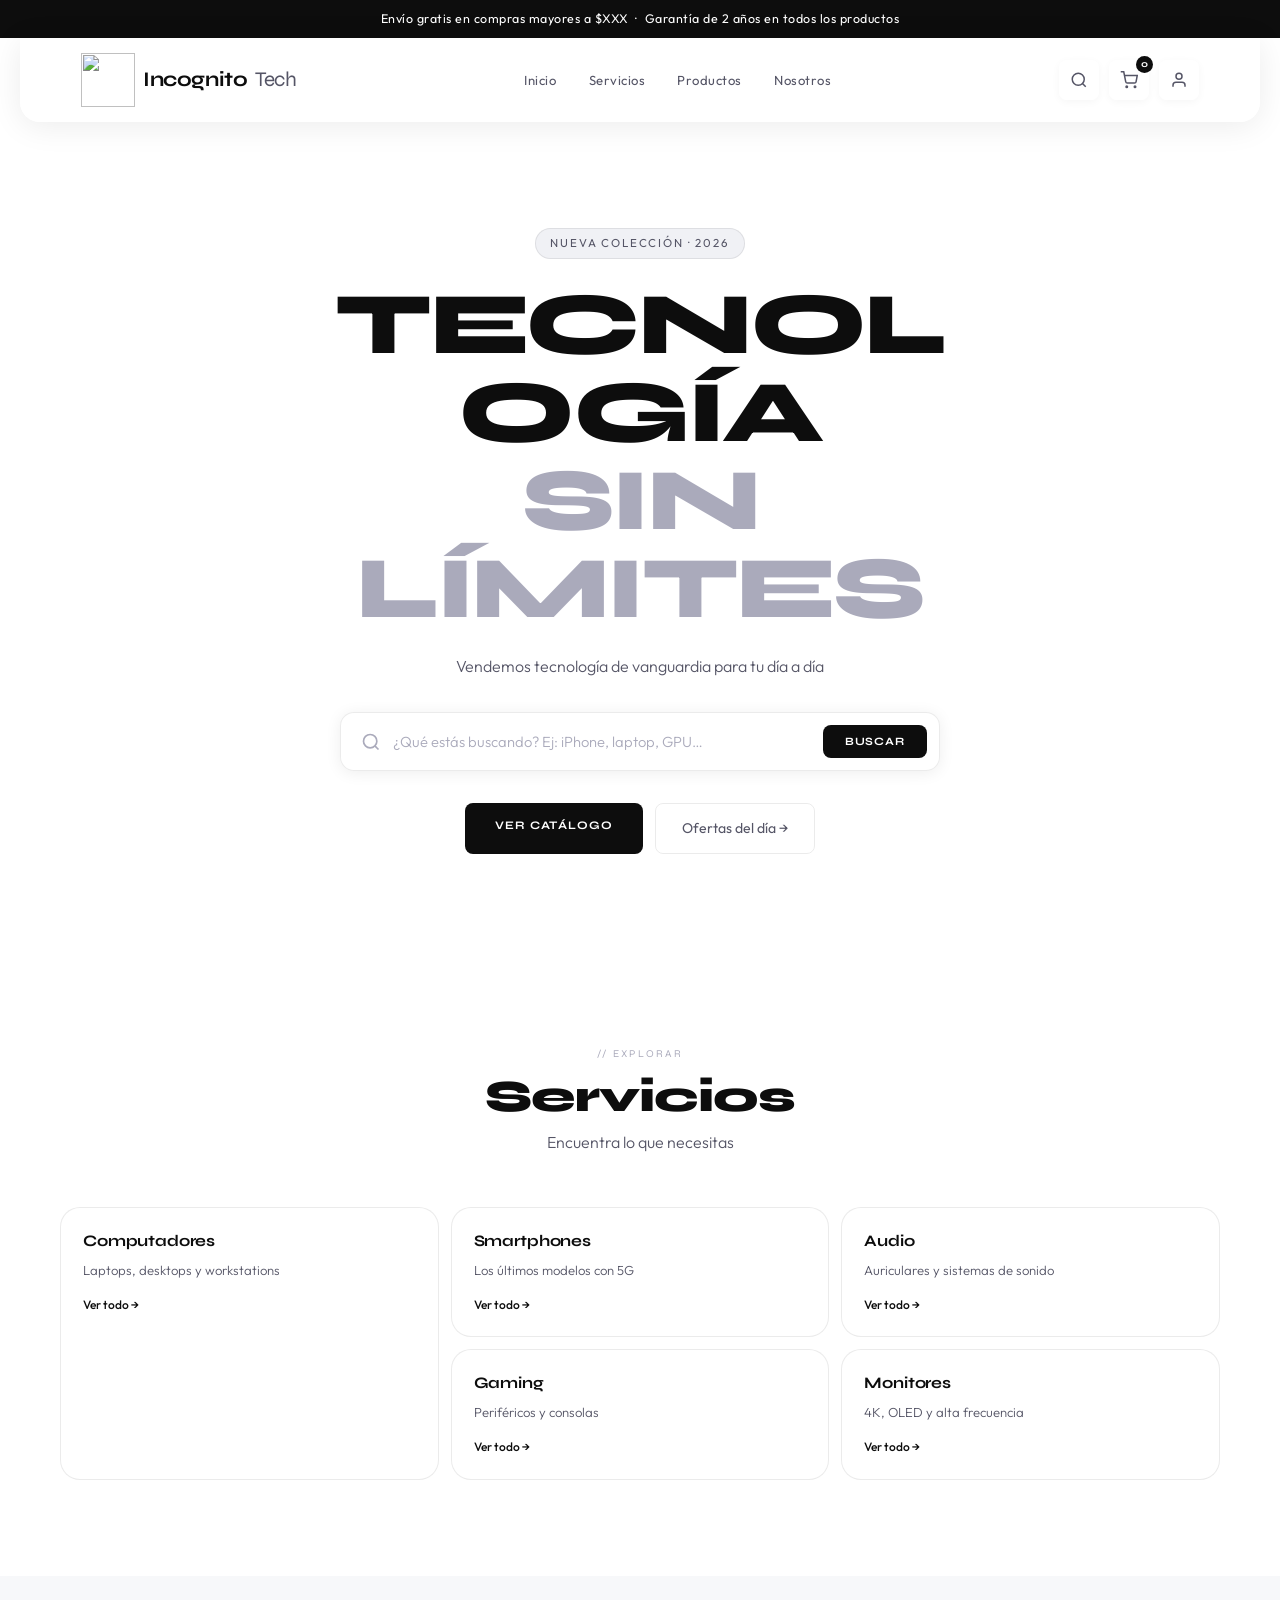
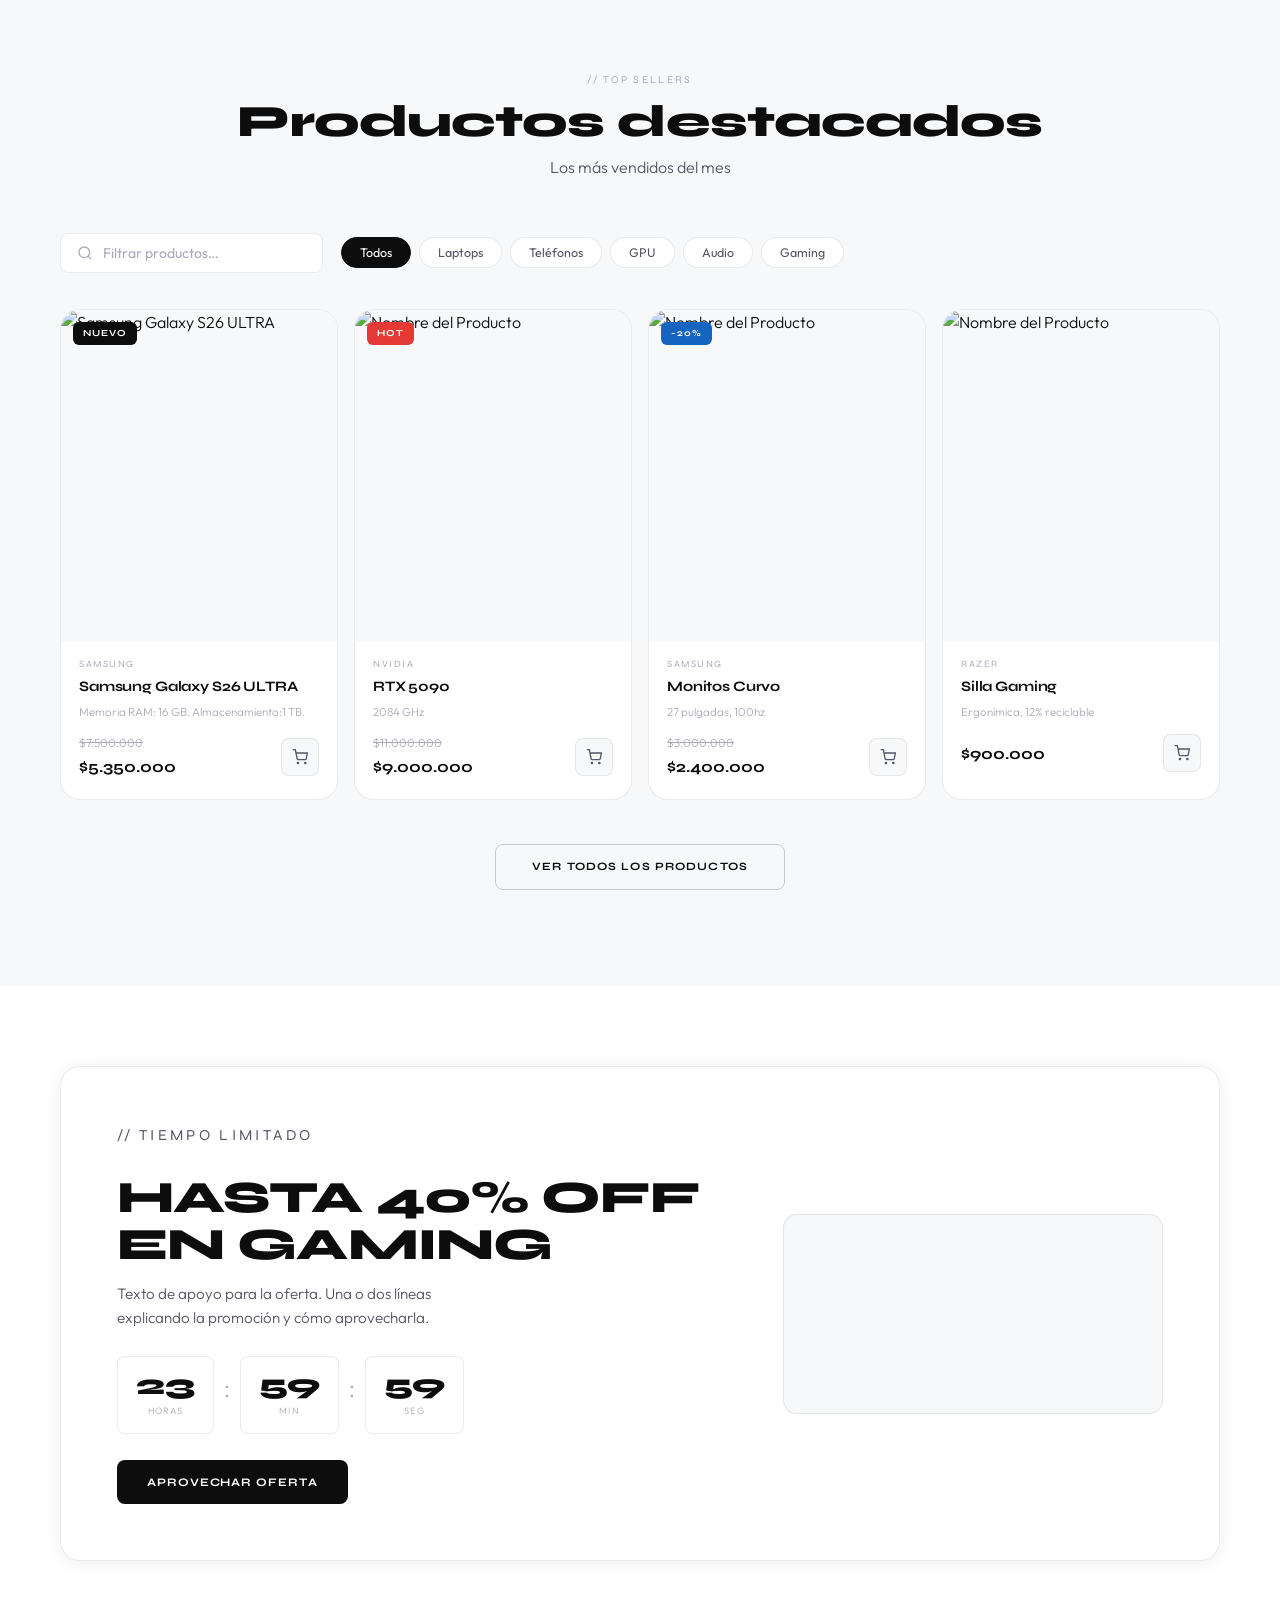
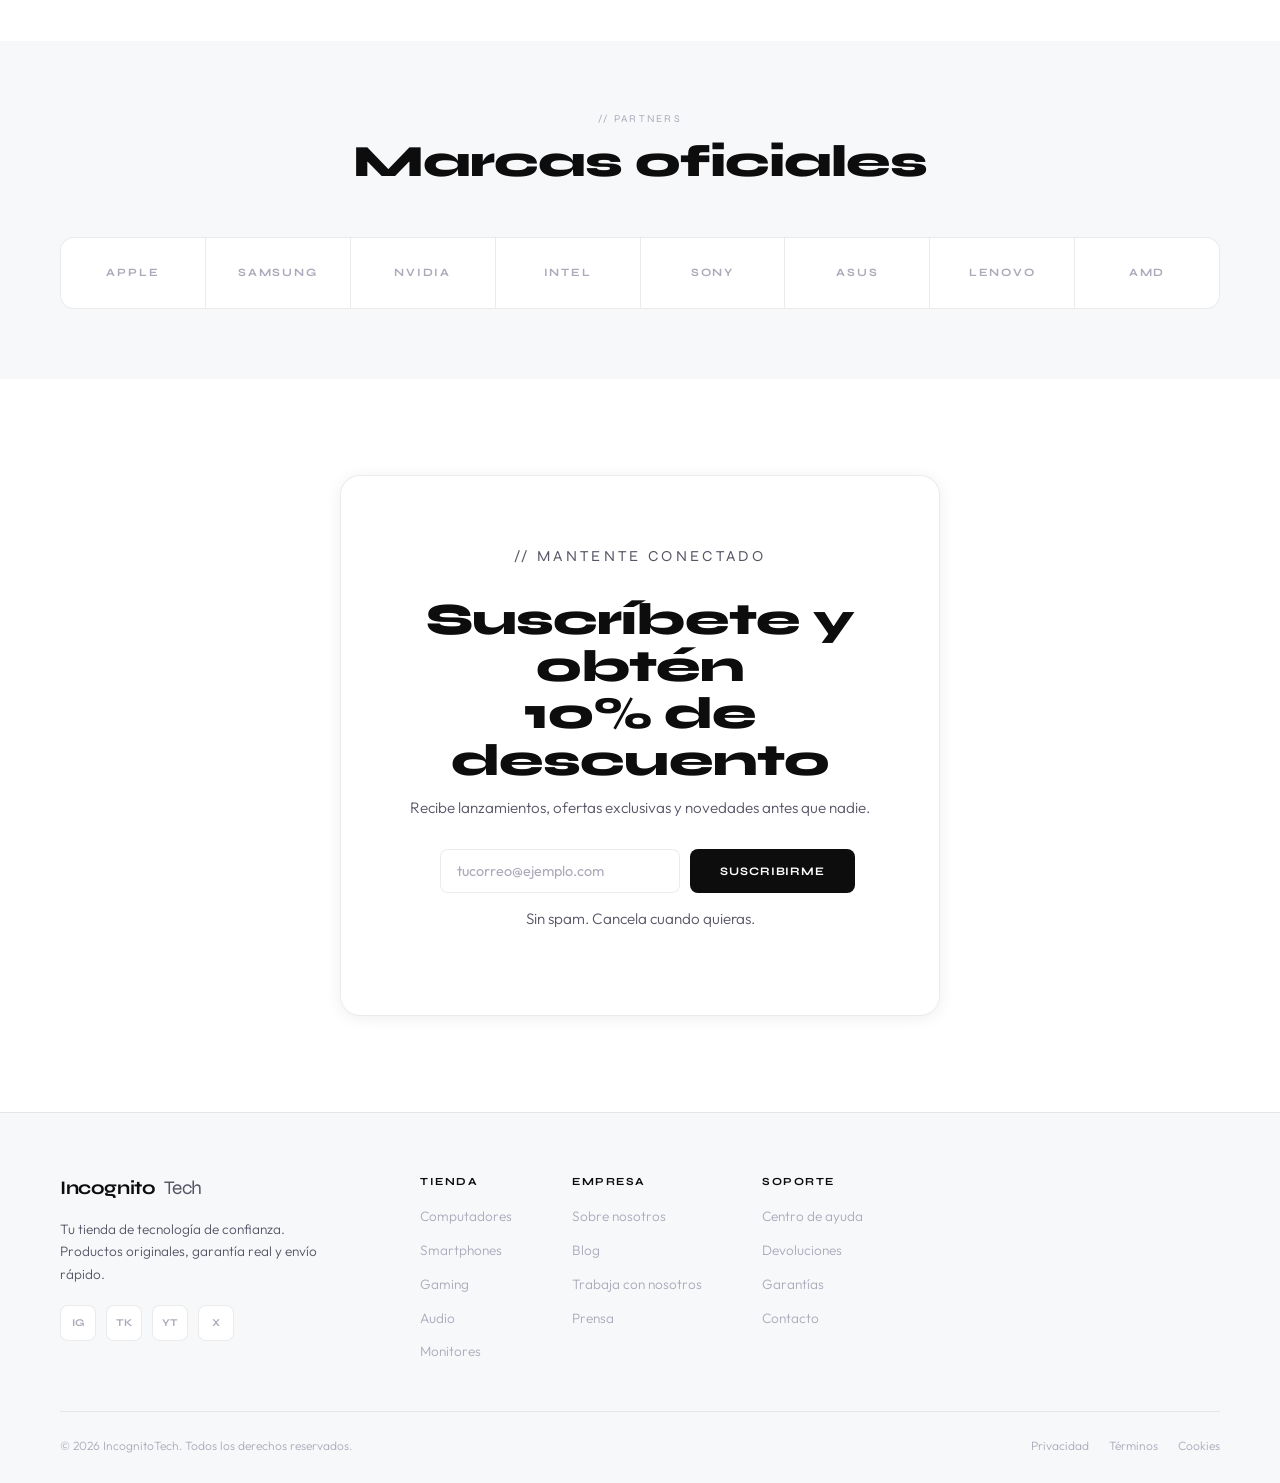
==== index.html @ 88afda0e "Update index.html" ====
<!DOCTYPE html>
<html lang="es">
<head>
  <meta charset="UTF-8" />
  <meta name="viewport" content="width=device-width, initial-scale=1.0"/>
  <title>IncognitoTech</title>
  <link rel="preconnect" href="https://fonts.googleapis.com">
  <link rel="preconnect" href="https://fonts.gstatic.com" crossorigin>
  <link href="https://fonts.googleapis.com/css2?family=Syne:wght@400;500;600;700;800&family=Outfit:wght@300;400;500&display=swap" rel="stylesheet">
  <link rel="stylesheet" href="styles.css" />
</head>
<body>

  <!-- ═══════════════════════════════════════
       BARRA SUPERIOR — Anuncio / Promoción
  ════════════════════════════════════════ -->
  <div class="topbar">
    <span> Envío gratis en compras mayores a $XXX &nbsp;·&nbsp; Garantía de 2 años en todos los productos</span>
  </div>

  <!-- ═══════════════════════════════════════
       NAVBAR
  ════════════════════════════════════════ -->
  <nav class="navbar" id="navbar">
    <div class="nav-logo">
      <img src="https://res.cloudinary.com/dsbuubv6e/image/upload/v1781792299/incognitotech-logo_llvul4.png" alt="" class="nav-logo-img"> <!-- para el logo-->
      Incognito<span>Tech</span>
    </div>

    <ul class="nav-links">
      <li><a href="#hero">Inicio</a></li>
      <li><a href="servicios.html">Servicios</a></li>
      <li><a href="productos.html">Productos</a></li>
      <li><a href="sobre_nosotros.html">Nosotros</a></li>
    </ul>

    <div class="nav-actions">
      <!-- Barra de búsqueda compacta en navbar -->
      <div class="nav-search" id="navSearchWrap">
        <button class="search-toggle" id="searchToggle" aria-label="Buscar">
          <svg width="18" height="18" fill="none" stroke="currentColor" stroke-width="2" viewBox="0 0 24 24">
            <circle cx="11" cy="11" r="8"/><path d="m21 21-4.35-4.35"/>
          </svg>
        </button>
        <div class="nav-search-expand" id="navSearchExpand">
          <input type="text" id="navSearchInput" placeholder="Buscar productos…" autocomplete="off"/>
          <div class="nav-search-results" id="navSearchResults"></div>
        </div>
      </div>

      <!-- Carrito -->
      <button class="nav-icon-btn" aria-label="Carrito">
        <svg width="18" height="18" fill="none" stroke="currentColor" stroke-width="2" viewBox="0 0 24 24">
          <circle cx="9" cy="21" r="1"/><circle cx="20" cy="21" r="1"/>
          <path d="M1 1h4l2.68 13.39a2 2 0 0 0 2 1.61h9.72a2 2 0 0 0 2-1.61L23 6H6"/>
        </svg>
        <span class="cart-badge">0</span>
      </button>

      <!-- Usuario -->
      <button class="nav-icon-btn" aria-label="Mi cuenta">
        <svg width="18" height="18" fill="none" stroke="currentColor" stroke-width="2" viewBox="0 0 24 24">
          <path d="M20 21v-2a4 4 0 0 0-4-4H8a4 4 0 0 0-4 4v2"/>
          <circle cx="12" cy="7" r="4"/>
        </svg>
      </button>

      <!-- Hamburger mobile -->
      <button class="hamburger" id="hamburger" aria-label="Menú">
        <span></span><span></span><span></span>
      </button>
    </div>
  </nav>

  <!-- Mobile Menu -->
  <div class="mobile-menu" id="mobileMenu">
    <ul>
      <li><a href="#hero">Inicio</a></li>
      <li><a href="/servicios.html">Servicios</a></li>
      <li><a href="/productos.html">Productos</a></li>
      <li><a href="#ofertas">Ofertas</a></li>
      <li><a href="#contacto">Contacto</a></li>
    </ul>
  </div>

  <!-- HERO — Sección principal -->
  <section class="hero" id="hero">

    <div class="hero-content">
      <p class="hero-tag">Nueva colección · 2026</p>

      <h1 class="hero-title">
        TECNOLOGÍA<br/>
        <em>SIN LÍMITES</em>
      </h1>

      <p class="hero-subtitle"> Vendemos tecnología de vanguardia para tu día a día</p>

      <!-- Barra de búsqueda HERO — visible y prominente -->
      <div class="hero-search-wrap">
        <div class="hero-search-bar">
          <svg width="20" height="20" fill="none" stroke="currentColor" stroke-width="2" viewBox="0 0 24 24">
            <circle cx="11" cy="11" r="8"/><path d="m21 21-4.35-4.35"/>
          </svg>
          <input type="text" id="heroSearchInput" placeholder="¿Qué estás buscando? Ej: iPhone, laptop, GPU…" autocomplete="off"/>
          <button class="hero-search-btn">Buscar</button>
        </div>
      </div>

      <!-- CTA buttons -->
      <div class="hero-cta">
        <a href="/productos.html" class="btn-primary">Ver catálogo</a>
        <a href="#ofertas" class="btn-ghost">Ofertas del día →</a>
      </div>
    </div>


  </section>

  <!-- Servicios -->
  <section class="section categorias" id="categorias">
    <div class="section-header">
      <p class="section-tag">// Explorar</p>
      <h2 class="section-title">Servicios</h2>
      <p class="section-sub">Encuentra lo que necesitas</p>
    </div>

    <div class="cat-grid">

      <!-- ── CATEGORÍA 1 (grande) ── -->
      <article class="cat-card cat-lg reveal">
        <div class="cat-body">
          <h3>Computadores</h3>
          <p>Laptops, desktops y workstations</p>
          <span class="cat-link">Ver todo →</span>
        </div>
      </article>

      <!-- ── CATEGORÍA 2 ── -->
      <article class="cat-card reveal">
        <div class="cat-body">
          <h3>Smartphones</h3>
          <p>Los últimos modelos con 5G</p>
          <span class="cat-link">Ver todo →</span>
        </div>
      </article>

      <!-- ── CATEGORÍA 3 ── -->
      <article class="cat-card reveal">
        <div class="cat-body">
          <h3>Audio</h3>
          <p>Auriculares y sistemas de sonido</p>
          <span class="cat-link">Ver todo →</span>
        </div>
      </article>

      <!-- ── CATEGORÍA 4 ── -->
      <article class="cat-card reveal">
        <div class="cat-body">
          <h3>Gaming</h3>
          <p>Periféricos y consolas</p>
          <span class="cat-link">Ver todo →</span>
        </div>
      </article>

      <!-- ── CATEGORÍA 5 ── -->
      <article class="cat-card reveal">
        <div class="cat-body">
          <h3>Monitores</h3>
          <p>4K, OLED y alta frecuencia</p>
          <span class="cat-link">Ver todo →</span>
        </div>
      </article>

    </div>
  </section>

  <!-- PRODUCTOS DESTACADOS-->
  <section class="section productos" id="productos">
    <div class="section-header">
      <p class="section-tag">// Top sellers</p>
      <h2 class="section-title">Productos destacados</h2>
      <p class="section-sub">Los más vendidos del mes</p>
    </div>

    <!-- Filtros de productos -->
    <div class="prod-filters">
      <div class="prod-search">
        <svg width="16" height="16" fill="none" stroke="currentColor" stroke-width="2" viewBox="0 0 24 24">
          <circle cx="11" cy="11" r="8"/><path d="m21 21-4.35-4.35"/>
        </svg>
        <input type="text" id="prodFilterInput" placeholder="Filtrar productos…"/>
      </div>
      <div class="filter-chips">
        <button class="chip active" data-cat="all">Todos</button>
        <button class="chip" data-cat="laptop">Laptops</button>
        <button class="chip" data-cat="phone">Teléfonos</button>
        <button class="chip" data-cat="gpu">GPU</button>
        <button class="chip" data-cat="audio">Audio</button>
        <button class="chip" data-cat="gaming">Gaming</button>
      </div>
    </div>

    <div class="prod-grid" id="prodGrid">

      <!-- ══ PRODUCTO 1  -->
      <article class="prod-card reveal" data-cat="laptop">
        <div class="prod-badge">NUEVO</div>
        <div class="prod-img-slot">
          <img src="https://res.cloudinary.com/dsbuubv6e/image/upload/v1781789675/SamsungGalaxyS26_kyj7ll.webp" alt="Samsung Galaxy S26 ULTRA" class="prod-img"/>
          <div class="prod-hover-overlay">
            <button class="btn-quick-view">Vista rápida</button>
          </div>
        </div>
        <div class="prod-info">
          <span class="prod-brand">Samsung</span>
          <h3 class="prod-name">Samsung Galaxy S26 ULTRA</h3>
          <p class="prod-spec">Memoria RAM: 16 GB. Almacenamiento:1 TB.</p>
          <div class="prod-footer">
            <div class="prod-price">
              <span class="price-old">$7.500.000</span>
              <span class="price">$5.350.000</span>
            </div>
            <button class="btn-add-cart" aria-label="Agregar al carrito">
              <svg width="16" height="16" fill="none" stroke="currentColor" stroke-width="2" viewBox="0 0 24 24">
                <circle cx="9" cy="21" r="1"/><circle cx="20" cy="21" r="1"/>
                <path d="M1 1h4l2.68 13.39a2 2 0 0 0 2 1.61h9.72a2 2 0 0 0 2-1.61L23 6H6"/>
              </svg>
            </button>
          </div>
        </div>
      </article>

      <!-- ══ PRODUCTO 2 ══ -->
      <article class="prod-card reveal" data-cat="phone">
        <div class="prod-badge hot">HOT</div>
        <div class="prod-img-slot">
          <img src="https://res.cloudinary.com/dsbuubv6e/image/upload/v1781789669/rtx5090_qbj75y.jpg" alt="Nombre del Producto" class="prod-img"/>
          <div class="prod-hover-overlay">
            <button class="btn-quick-view">Vista rápida</button>
          </div>
        </div>
        <div class="prod-info">
          <span class="prod-brand">NVIDIA</span>
          <h3 class="prod-name">RTX 5090</h3>
          <p class="prod-spec">2084 GHz</p>
          <div class="prod-footer">
            <div class="prod-price">
              <span class="price-old">$11.000.000</span>
              <span class="price">$9.000.000</span>
            </div>
            <button class="btn-add-cart" aria-label="Agregar al carrito">
              <svg width="16" height="16" fill="none" stroke="currentColor" stroke-width="2" viewBox="0 0 24 24">
                <circle cx="9" cy="21" r="1"/><circle cx="20" cy="21" r="1"/>
                <path d="M1 1h4l2.68 13.39a2 2 0 0 0 2 1.61h9.72a2 2 0 0 0 2-1.61L23 6H6"/>
              </svg>
            </button>
          </div>
        </div>
      </article>

      <!-- ══ PRODUCTO 3 ══ -->
      <article class="prod-card reveal" data-cat="gpu">
        <div class="prod-badge sale">-20%</div>
        <div class="prod-img-slot">
          <img src="https://res.cloudinary.com/dsbuubv6e/image/upload/v1781789668/monitorsamsung_dsgh3i.webp" alt="Nombre del Producto" class="prod-img"/>
          <div class="prod-hover-overlay">
            <button class="btn-quick-view">Vista rápida</button>
          </div>
        </div>
        <div class="prod-info">
          <span class="prod-brand">Samsung</span>
          <h3 class="prod-name">Monitos Curvo</h3>
          <p class="prod-spec">27 pulgadas, 100hz</p>
          <div class="prod-footer">
            <div class="prod-price">
              <span class="price-old">$3.000.000</span>
              <span class="price">$2.400.000</span>
            </div>
            <button class="btn-add-cart" aria-label="Agregar al carrito">
              <svg width="16" height="16" fill="none" stroke="currentColor" stroke-width="2" viewBox="0 0 24 24">
                <circle cx="9" cy="21" r="1"/><circle cx="20" cy="21" r="1"/>
                <path d="M1 1h4l2.68 13.39a2 2 0 0 0 2 1.61h9.72a2 2 0 0 0 2-1.61L23 6H6"/>
              </svg>
            </button>
          </div>
        </div>
      </article>

      <!-- ══ PRODUCTO 4 ══ -->
      <article class="prod-card reveal" data-cat="audio">
        <div class="prod-img-slot">
          <img src="https://res.cloudinary.com/dsbuubv6e/image/upload/v1781789672/silla_sb7uka.webp" alt="Nombre del Producto" class="prod-img"/>
          <div class="prod-hover-overlay">
            <button class="btn-quick-view">Vista rápida</button>
          </div>
        </div>
        <div class="prod-info">
          <span class="prod-brand">Razer</span>
          <h3 class="prod-name">Silla Gaming</h3>
          <p class="prod-spec">Ergonimica, 12% reciclable</p>
          <div class="prod-footer">
            <div class="prod-price">
              <span class="price">$900.000</span>
            </div>
            <button class="btn-add-cart" aria-label="Agregar al carrito">
              <svg width="16" height="16" fill="none" stroke="currentColor" stroke-width="2" viewBox="0 0 24 24">
                <circle cx="9" cy="21" r="1"/><circle cx="20" cy="21" r="1"/>
                <path d="M1 1h4l2.68 13.39a2 2 0 0 0 2 1.61h9.72a2 2 0 0 0 2-1.61L23 6H6"/>
              </svg>
            </button>
          </div>
        </div>
      </article>

      <!-- DUPLICA UN prod-card para agregar más productos -->

    </div>

    <div class="section-cta">
      <a href="#" class="btn-outline">Ver todos los productos</a>
    </div>
  </section>

  <!-- BANNER OFERTA ESPECIAL-->
  <section class="oferta-banner" id="ofertas">
    <div class="oferta-glass">
      <div class="oferta-text">
        <!-- EDITA -->
        <p class="section-tag">// Tiempo limitado</p>
        <h2>HASTA <span class="accent">40% OFF</span><br/>EN GAMING</h2>
        <p>Texto de apoyo para la oferta. Una o dos líneas explicando la promoción y cómo aprovecharla.</p>

        <!-- COUNTDOWN — los números los actualiza el JS -->
        <div class="countdown">
          <div class="cd-unit"><span class="cd-num" id="cd-h">23</span><span class="cd-label">Horas</span></div>
          <span class="cd-sep">:</span>
          <div class="cd-unit"><span class="cd-num" id="cd-m">59</span><span class="cd-label">Min</span></div>
          <span class="cd-sep">:</span>
          <div class="cd-unit"><span class="cd-num" id="cd-s">59</span><span class="cd-label">Seg</span></div>
        </div>

        <a href="#" class="btn-primary">Aprovechar oferta</a>
      </div>

      <div class="oferta-img-slot">
      </div>
    </div>
  </section>

  <!-- MARCAS / PARTNERS -->
  <section class="section marcas"> 
    <div class="section-header">
      <p class="section-tag">// Partners</p>
      <h2 class="section-title">Marcas oficiales</h2>
    </div>
    <div class="brands-row">
      <div class="brand-item">APPLE</div>
      <div class="brand-item">SAMSUNG</div>
      <div class="brand-item">NVIDIA</div>
      <div class="brand-item">INTEL</div>
      <div class="brand-item">SONY</div>
      <div class="brand-item">ASUS</div>
      <div class="brand-item">LENOVO</div>
      <div class="brand-item">AMD</div>
    </div>
  </section>

  <!-- NEWSLETTER / CONTACTO -->
  <section class="section newsletter" id="contacto">
    <div class="nl-glass reveal">
      <div class="nl-content">
        <p class="section-tag">// Mantente conectado</p>
        <h2 class="section-title">Suscríbete y obtén<br/><span class="accent">10% de descuento</span></h2>
        <p>Recibe lanzamientos, ofertas exclusivas y novedades antes que nadie.</p>
        <div class="nl-form">
          <input type="email" placeholder="tucorreo@ejemplo.com" class="nl-input"/>
          <button class="btn-primary">Suscribirme</button>
        </div>
        <p class="nl-fine">Sin spam. Cancela cuando quieras.</p>
      </div>
    </div>
  </section>

  <!-- FOOTER -->
  <footer class="footer">
    <div class="footer-top">

      <div class="footer-brand">
        <div class="nav-logo footer-logo">Incognito<span>Tech</span></div>
        <p>Tu tienda de tecnología de confianza. Productos originales, garantía real y envío rápido.</p>
        <div class="socials">
          <a href="#" class="social-link" aria-label="Instagram">IG</a>
          <a href="#" class="social-link" aria-label="TikTok">TK</a>
          <a href="#" class="social-link" aria-label="YouTube">YT</a>
          <a href="#" class="social-link" aria-label="Twitter/X">X</a>
        </div>
      </div>

      <div class="footer-links">
        <div class="footer-col">
          <h4>Tienda</h4>
          <a href="#">Computadores</a>
          <a href="#">Smartphones</a>
          <a href="#">Gaming</a>
          <a href="#">Audio</a>
          <a href="#">Monitores</a>
        </div>
        <div class="footer-col">
          <h4>Empresa</h4>
          <a href="#">Sobre nosotros</a>
          <a href="#">Blog</a>
          <a href="#">Trabaja con nosotros</a>
          <a href="#">Prensa</a>
        </div>
        <div class="footer-col">
          <h4>Soporte</h4>
          <a href="#">Centro de ayuda</a>
          <a href="#">Devoluciones</a>
          <a href="#">Garantías</a>
          <a href="#">Contacto</a>
        </div>
      </div>

    </div>

    <div class="footer-bottom">
      <span>© 2026 IncognitoTech. Todos los derechos reservados.</span>
      <div class="footer-legal">
        <a href="#">Privacidad</a>
        <a href="#">Términos</a>
        <a href="#">Cookies</a>
      </div>
    </div>
  </footer>
</body>
</html>
---- styles.css ----
:root {
  --bg:            #ffffff;
  --bg-2:          #f7f8fa;
  --bg-3:          #f0f1f5;

  --glass-bg:      rgba(255, 255, 255, 0.70);
  --glass-border:  rgba(0, 0, 0, 0.08);
  --glass-hover:   rgba(0, 0, 0, 0.03);

  --accent:        #111111;
  --accent-light:  rgba(17, 17, 17, 0.07);
  --accent-border: rgba(17, 17, 17, 0.20);

  --text-1:   #0d0d0d;
  --text-2:   #555566;
  --text-3:   #aaaabb;

  --f-title: 'Syne', sans-serif;
  --f-body:  'Outfit', sans-serif;

  --r:        8px;
  --r-lg:     14px;
  --r-xl:     20px;
  --shadow:   0 2px 16px rgba(0, 0, 0, 0.07);
  --shadow-md: 0 4px 24px rgba(0, 0, 0, 0.10);
}

/* ── Reset ── */
*, *::before, *::after { box-sizing: border-box; margin: 0; padding: 0; }
html { scroll-behavior: smooth; font-size: 16px; }
body {
  background: var(--bg);
  color: var(--text-1);
  font-family: var(--f-body);
  font-weight: 300;
  line-height: 1.6;
  overflow-x: hidden;
}
a  { color: inherit; text-decoration: none; }
ul { list-style: none; }
img { display: block; width: 100%; height: 100%; object-fit: cover; }
input, button { font-family: var(--f-body); }

/* ══════════════════════════════════════════════════
   TOPBAR
══════════════════════════════════════════════════ */
.topbar {
  background: var(--text-1);
  text-align: center;
  padding: 9px 24px;
  font-size: 0.78rem;
  font-weight: 400;
  color: #fff;
  letter-spacing: 0.04em;
}

/* ══════════════════════════════════════════════════
   NAVBAR
══════════════════════════════════════════════════ */
.navbar {
  position: sticky;
  top: 0; z-index: 900;
  display: flex;
  align-items: center;
  justify-content: space-between;
  padding: 14px 60px;
  background: rgba(255, 255, 255, 0.65);
  backdrop-filter: blur(25px) brightness(1.05);
  -webkit-backdrop-filter: blur(25px) brightness(1.05);
  border: 1.5px solid rgba(255, 255, 255, 0.4);
  border-radius: 0 0 20px 20px;
  box-shadow: 0 4px 32px rgba(0, 0, 0, 0.08), 
              inset 0 1px 0 rgba(255, 255, 255, 0.8);
  margin: 0 20px;
}
.navbar.scrolled {
  background: rgba(255, 255, 255, 0.85);
  backdrop-filter: blur(30px);
  -webkit-backdrop-filter: blur(30px);
  box-shadow: 0 8px 32px rgba(0, 0, 0, 0.12), 
              inset 0 1px 0 rgba(255, 255, 255, 0.9);
  border: 1.5px solid rgba(200, 200, 200, 0.5);
}

/* FIX: Logo — tamaño controlado */
/* ── FIX: Logo — tamaño controlado y alineado ── */
.nav-logo {
  font-family: var(--f-title);
  font-size: 1.3rem;
  font-weight: 700;
  letter-spacing: -0.02em;
  color: var(--text-1);
  white-space: nowrap;
  display: flex;
  align-items: center;
  gap: 8px;
}

.nav-logo-img {
  width: 54px;
  height: 54px;
  object-fit: contain;
  flex-shrink: 0;
  display: inline-block;
}

.nav-logo span {
  color: var(--text-2);
  font-weight: 400;
}

.nav-links { display: flex; gap: 32px; }
.nav-links a {
  font-size: 0.82rem;
  font-weight: 400;
  color: var(--text-2);
  letter-spacing: 0.04em;
  transition: color 0.2s;
  position: relative;
}
.nav-links a::after {
  content: '';
  position: absolute;
  left: 0; bottom: -3px;
  width: 0; height: 1px;
  background: var(--text-1);
  transition: width 0.25s;
}
.nav-links a:hover { color: var(--text-1); }
.nav-links a:hover::after { width: 100%; }

.nav-actions { display: flex; align-items: center; gap: 10px; }

.nav-icon-btn {
  position: relative;
  background: rgba(255, 255, 255, 0.5);
  border: 1.2px solid rgba(255, 255, 255, 0.6);
  color: var(--text-2);
  width: 40px; height: 40px;
  border-radius: var(--r);
  display: flex; align-items: center; justify-content: center;
  cursor: pointer;
  transition: all 0.2s;
  backdrop-filter: blur(10px);
  box-shadow: 0 2px 8px rgba(0, 0, 0, 0.04);
}
.nav-icon-btn:hover { background: var(--bg-3); color: var(--text-1); }

.cart-badge {
  position: absolute;
  top: -5px; right: -5px;
  background: var(--text-1);
  color: #fff;
  font-size: 0.6rem;
  font-weight: 700;
  width: 17px; height: 17px;
  border-radius: 50%;
  display: flex; align-items: center; justify-content: center;
  font-family: var(--f-title);
}

/* Búsqueda navbar */
.nav-search { position: relative; }
.search-toggle {
  background: rgba(255, 255, 255, 0.5);
  border: 1.2px solid rgba(255, 255, 255, 0.6);
  color: var(--text-2);
  width: 40px; height: 40px;
  border-radius: var(--r);
  display: flex; align-items: center; justify-content: center;
  cursor: pointer;
  transition: all 0.2s;
  backdrop-filter: blur(10px);
  box-shadow: 0 2px 8px rgba(0, 0, 0, 0.04);
}

.nav-search-expand {
  position: absolute;
  top: calc(100% + 10px); right: 0;
  width: 300px;
  background: rgba(255, 255, 255, 0.95);
  backdrop-filter: blur(20px);
  -webkit-backdrop-filter: blur(20px);
  border: 1.2px solid rgba(255, 255, 255, 0.6);
  border-radius: var(--r-lg);
  padding: 12px 14px;
  box-shadow: 0 8px 32px rgba(0, 0, 0, 0.12),
              inset 0 1px 0 rgba(255, 255, 255, 0.7);
  opacity: 0;
  pointer-events: none;
  transform: translateY(-6px);
  transition: opacity 0.2s, transform 0.2s;
  z-index: 910;
}
.nav-search-expand.open { opacity: 1; transform: translateY(0); pointer-events: all; }
.nav-search-expand input {
  width: 100%; background: none; border: none; outline: none;
  color: var(--text-1); font-size: 0.9rem; font-weight: 300;
}
.nav-search-expand input::placeholder { color: var(--text-3); }

/* Hamburger */
.hamburger {
  display: none; flex-direction: column; gap: 5px;
  background: none; border: none; cursor: pointer; padding: 6px;
}
.hamburger span {
  display: block; width: 22px; height: 2px;
  background: var(--text-1); border-radius: 2px;
  transition: transform 0.3s, opacity 0.3s;
}
.hamburger.open span:nth-child(1) { transform: translateY(7px) rotate(45deg); }
.hamburger.open span:nth-child(2) { opacity: 0; }
.hamburger.open span:nth-child(3) { transform: translateY(-7px) rotate(-45deg); }

/* Mobile overlay */
.mobile-overlay {
  display: none;
  position: fixed;
  inset: 0;
  background: rgba(0, 0, 0, 0.4);
  z-index: 790;
  opacity: 0;
  transition: opacity 0.3s;
}
.mobile-overlay.open {
  opacity: 1;
}

/* Mobile menu */
.mobile-menu {
  position: fixed;
  inset: 0 0 0 auto;
  width: 280px;
  background: var(--bg);
  border-left: 1px solid var(--glass-border);
  z-index: 800;
  padding: 100px 40px 40px;
  transform: translateX(100%);
  transition: transform 0.35s cubic-bezier(.4,0,.2,1);
  overflow-y: auto;
}
.mobile-menu.open { transform: translateX(0); }
.mobile-menu ul { display: flex; flex-direction: column; gap: 24px; }
.mobile-menu a {
  font-family: var(--f-title);
  font-size: 1.1rem;
  color: var(--text-2);
  transition: color 0.2s;
}
.mobile-menu a:hover { color: var(--text-1); }

/* ══════════════════════════════════════════════════
   HERO — FIX: overflow y padding mobile
══════════════════════════════════════════════════ */
.hero {
  min-height: 92vh;
  padding: 70px 60px 60px;
  display: flex;
  flex-direction: column;
  justify-content: center;
  align-items: center;
  position: relative;
  background: var(--bg);
  /* FIX: evita desbordamiento horizontal */
  overflow: hidden;
}

.hero-content {
  display: flex;
  flex-direction: column;
  align-items: center;
  text-align: center;
  max-width: 700px;
  width: 100%;
}

.hero-tag {
  display: inline-block;
  font-size: 0.72rem;
  font-weight: 400;
  letter-spacing: 0.16em;
  text-transform: uppercase;
  color: var(--text-2);
  background: var(--bg-3);
  border: 1px solid var(--glass-border);
  padding: 5px 14px;
  border-radius: 40px;
  margin-bottom: 22px;
}

/* FIX: hero title no se desborda en mobile */
.hero-title {
  font-family: var(--f-title);
  font-size: clamp(2.2rem, 8vw, 5.5rem);
  font-weight: 800;
  line-height: 1;
  letter-spacing: -0.03em;
  margin-bottom: 20px;
  color: var(--text-1);
  text-align: center;
  /* Evita desbordamiento */
  word-break: break-word;
  overflow-wrap: break-word;
  width: 100%;
}
.hero-title em {
  font-style: normal;
  color: var(--text-3);
}

.hero-subtitle {
  font-size: 1rem;
  color: var(--text-2);
  line-height: 1.7;
  margin-bottom: 32px;
  max-width: 100%;
}

/* Búsqueda Hero */
.hero-search-wrap {
  position: relative;
  margin-bottom: 32px;
  width: 100%;
  max-width: 600px;
}

.hero-search-bar {
  display: flex;
  align-items: center;
  gap: 12px;
  background: var(--glass-bg);
  backdrop-filter: blur(16px);
  border: 1px solid var(--glass-border);
  border-radius: var(--r-lg);
  padding: 12px 12px 12px 20px;
  box-shadow: var(--shadow);
  transition: border-color 0.25s, box-shadow 0.25s;
}
.hero-search-bar:focus-within {
  border-color: var(--accent-border);
  box-shadow: var(--shadow-md);
}
.hero-search-bar svg { color: var(--text-3); flex-shrink: 0; }
.hero-search-bar input {
  flex: 1; min-width: 0;
  background: none; border: none; outline: none;
  color: var(--text-1); font-size: 0.92rem; font-weight: 300;
}
.hero-search-bar input::placeholder { color: var(--text-3); }

.hero-search-btn {
  background: var(--text-1);
  color: #fff;
  border: none;
  padding: 10px 22px;
  border-radius: var(--r);
  font-family: var(--f-title);
  font-size: 0.7rem;
  font-weight: 700;
  letter-spacing: 0.08em;
  text-transform: uppercase;
  cursor: pointer;
  white-space: nowrap;
  flex-shrink: 0;
  transition: opacity 0.2s;
}
.hero-search-btn:hover { opacity: 0.8; }

/* CTA Hero */
.hero-cta {
  display: flex;
  gap: 12px;
  flex-wrap: wrap;
  justify-content: center;
}

/* ══════════════════════════════════════════════════
   BUTTONS
══════════════════════════════════════════════════ */
.btn-primary {
  display: inline-block;
  background: var(--text-1);
  color: #fff;
  border: none;
  padding: 13px 30px;
  border-radius: var(--r);
  font-family: var(--f-title);
  font-size: 0.72rem;
  font-weight: 700;
  letter-spacing: 0.08em;
  text-transform: uppercase;
  cursor: pointer;
  transition: opacity 0.2s;
}
.btn-primary:hover { opacity: 0.85; }

.btn-ghost {
  display: inline-block;
  background: transparent;
  color: var(--text-2);
  border: 1px solid var(--glass-border);
  padding: 13px 26px;
  border-radius: var(--r);
  font-size: 0.88rem;
  font-weight: 400;
  cursor: pointer;
  transition: background 0.2s, color 0.2s, border-color 0.2s;
}
.btn-ghost:hover { background: var(--bg-3); color: var(--text-1); }

.btn-outline {
  display: inline-block;
  background: transparent;
  color: var(--text-1);
  border: 1px solid var(--accent-border);
  padding: 13px 36px;
  border-radius: var(--r);
  font-family: var(--f-title);
  font-size: 0.7rem;
  font-weight: 700;
  letter-spacing: 0.1em;
  text-transform: uppercase;
  cursor: pointer;
  transition: background 0.2s;
}
.btn-outline:hover { background: var(--bg-3); }

/* ══════════════════════════════════════════════════
   SECTION — comunes
══════════════════════════════════════════════════ */
.section { padding: 96px 60px; }
.section-header { text-align: center; margin-bottom: 52px; }
.section-tag {
  font-family: var(--f-title); font-size: 0.65rem;
  letter-spacing: 0.22em; color: var(--text-3);
  text-transform: uppercase; margin-bottom: 10px;
}
.section-title {
  font-family: var(--f-title);
  font-size: clamp(2rem, 3.5vw, 3.2rem);
  font-weight: 800; line-height: 1.05;
  letter-spacing: -0.02em; margin-bottom: 10px;
  color: var(--text-1);
}
.section-sub { font-size: 1rem; color: var(--text-2); }
.section-cta { text-align: center; margin-top: 44px; }
.accent { color: var(--text-1); }

/* ══════════════════════════════════════════════════
   SERVICIOS
══════════════════════════════════════════════════ */
.categorias { background: var(--bg); }

.cat-grid {
  display: grid;
  grid-template-columns: repeat(3, 1fr);
  grid-template-rows: auto auto;
  gap: 12px;
}
.cat-card {
  background: var(--glass-bg);
  backdrop-filter: blur(16px);
  -webkit-backdrop-filter: blur(16px);
  border: 1px solid var(--glass-border);
  border-radius: var(--r-xl);
  overflow: hidden;
  cursor: pointer;
  transition: border-color 0.25s, box-shadow 0.25s;
  position: relative;
}
.cat-card:hover {
  border-color: var(--accent-border);
  box-shadow: var(--shadow-md);
}

.cat-lg { grid-row: 1 / 3; grid-column: 1; }

.cat-body { padding: 20px 22px; }
.cat-body h3 {
  font-family: var(--f-title); font-size: 1rem; font-weight: 700;
  margin-bottom: 6px; letter-spacing: -0.01em; color: var(--text-1);
}
.cat-body p { font-size: 0.82rem; color: var(--text-2); margin-bottom: 10px; }
.cat-link { font-size: 0.75rem; font-weight: 500; color: var(--text-1); }

/* ══════════════════════════════════════════════════
   PRODUCTOS
══════════════════════════════════════════════════ */
.productos { background: var(--bg-2); }

.prod-filters {
  display: flex; align-items: center;
  gap: 18px; flex-wrap: wrap; margin-bottom: 36px;
}
.prod-search {
  display: flex; align-items: center; gap: 10px;
  background: var(--bg);
  border: 1px solid var(--glass-border);
  border-radius: var(--r);
  padding: 10px 16px; min-width: 240px;
  transition: border-color 0.2s;
}
.prod-search:focus-within { border-color: var(--accent-border); }
.prod-search svg { color: var(--text-3); flex-shrink: 0; }
.prod-search input { background: none; border: none; outline: none; color: var(--text-1); font-size: 0.88rem; width: 100%; }
.prod-search input::placeholder { color: var(--text-3); }

.filter-chips { display: flex; gap: 8px; flex-wrap: wrap; }
.chip {
  background: var(--bg); border: 1px solid var(--glass-border);
  color: var(--text-2); padding: 7px 18px;
  border-radius: 40px; font-size: 0.78rem;
  cursor: pointer; transition: all 0.2s;
}
.chip.active { background: var(--text-1); border-color: var(--text-1); color: #fff; }
.chip:hover:not(.active) { background: var(--bg-3); }

.prod-grid {
  display: grid; grid-template-columns: repeat(4, 1fr); gap: 16px;
}
.prod-card {
  background: var(--bg);
  border: 1px solid var(--glass-border);
  border-radius: var(--r-xl);
  overflow: hidden;
  cursor: pointer;
  transition: border-color 0.25s, box-shadow 0.25s, opacity 0.25s;
  position: relative;
}
.prod-card:hover {
  border-color: var(--accent-border);
  box-shadow: var(--shadow-md);
}
.prod-card:hover .prod-hover-overlay { opacity: 1; }

.prod-badge {
  position: absolute; top: 12px; left: 12px; z-index: 5;
  background: var(--text-1); color: #fff;
  font-family: var(--f-title); font-size: 0.58rem; font-weight: 700;
  letter-spacing: 0.1em; padding: 4px 10px; border-radius: 6px;
}
.prod-badge.hot  { background: #e53935; }
.prod-badge.sale { background: #1565c0; }

.prod-img-slot {
  position: relative;
  overflow: hidden;
  aspect-ratio: 1 / 1.2;
  background: var(--bg-2);
}
.prod-img {
  width: 100%;
  height: 100%;
  object-fit: cover;
  transition: transform 0.4s ease;
}
.prod-card:hover .prod-img { transform: scale(1.04); }

.prod-hover-overlay {
  position: absolute; inset: 0;
  background: rgba(255,255,255,0.75);
  display: flex; align-items: center; justify-content: center;
  opacity: 0; transition: opacity 0.25s;
}

.btn-quick-view {
  background: var(--bg); border: 1px solid var(--glass-border);
  color: var(--text-1); padding: 10px 20px;
  border-radius: var(--r); font-size: 0.8rem; cursor: pointer;
  transition: background 0.2s;
}
.btn-quick-view:hover { background: var(--bg-3); }

.prod-info { padding: 16px 18px 20px; }
.prod-brand {
  font-family: var(--f-title); font-size: 0.6rem;
  letter-spacing: 0.16em; color: var(--text-3);
  margin-bottom: 6px; display: block; text-transform: uppercase;
}
.prod-name {
  font-family: var(--f-title); font-size: 0.9rem; font-weight: 700;
  line-height: 1.3; margin-bottom: 6px; letter-spacing: -0.01em;
}
.prod-spec { font-size: 0.72rem; color: var(--text-3); line-height: 1.5; margin-bottom: 14px; }
.prod-footer { display: flex; align-items: center; justify-content: space-between; }
.prod-price { display: flex; flex-direction: column; gap: 1px; }
.price-old { font-size: 0.72rem; color: var(--text-3); text-decoration: line-through; }
.price { font-family: var(--f-title); font-size: 1rem; font-weight: 700; color: var(--text-1); }

.btn-add-cart {
  width: 38px; height: 38px;
  background: var(--bg-2); border: 1px solid var(--glass-border);
  color: var(--text-2); border-radius: var(--r);
  display: flex; align-items: center; justify-content: center;
  cursor: pointer; transition: background 0.2s, color 0.2s;
}
.btn-add-cart:hover { background: var(--bg-3); color: var(--text-1); }
.btn-add-cart.added { background: var(--text-1); color: #fff; border-color: var(--text-1); }

/* ══════════════════════════════════════════════════
   OFERTA BANNER
══════════════════════════════════════════════════ */
.oferta-banner { padding: 80px 60px; background: var(--bg); }

.oferta-glass {
  display: flex; align-items: center; gap: 60px;
  background: var(--glass-bg);
  backdrop-filter: blur(20px);
  -webkit-backdrop-filter: blur(20px);
  border: 1px solid var(--glass-border);
  border-radius: var(--r-xl);
  padding: 56px;
  box-shadow: var(--shadow);
}

.oferta-text { flex: 1; }
.oferta-text h2 {
  font-family: var(--f-title);
  font-size: clamp(2rem, 3.5vw, 3.4rem);
  font-weight: 800; line-height: 1.05;
  letter-spacing: -0.02em; margin: 12px 0 14px;
}
.oferta-text p { font-size: 0.95rem; color: var(--text-2); max-width: 360px; margin-bottom: 26px; }

.countdown { display: flex; align-items: center; gap: 10px; margin-bottom: 26px; }
.cd-unit {
  background: var(--bg); border: 1px solid var(--glass-border);
  border-radius: var(--r); padding: 14px 18px;
  display: flex; flex-direction: column; align-items: center; gap: 4px;
  min-width: 72px;
}
.cd-num {
  font-family: var(--f-title); font-size: 1.8rem;
  font-weight: 800; color: var(--text-1); line-height: 1;
}
.cd-label { font-size: 0.58rem; letter-spacing: 0.12em; color: var(--text-3); text-transform: uppercase; }
.cd-sep { font-family: var(--f-title); font-size: 1.4rem; color: var(--text-3); padding-bottom: 10px; }

.oferta-img-slot {
  flex: 0 0 380px; border-radius: var(--r-lg);
  overflow: hidden; border: 1px solid var(--glass-border);
  min-height: 200px;
  background: var(--bg-2);
}

/* ══════════════════════════════════════════════════
   MARCAS
══════════════════════════════════════════════════ */
.marcas { background: var(--bg-2); padding: 70px 60px; }

.brands-row {
  display: flex; border: 1px solid var(--glass-border);
  border-radius: var(--r-lg); overflow: hidden; background: var(--bg);
}
.brand-item {
  flex: 1; padding: 26px 16px; text-align: center;
  font-family: var(--f-title); font-size: 0.7rem; font-weight: 700;
  letter-spacing: 0.16em; color: var(--text-3);
  border-right: 1px solid var(--glass-border);
  cursor: default; transition: color 0.2s, background 0.2s;
}
.brand-item:last-child { border-right: none; }
.brand-item:hover { color: var(--text-1); background: var(--bg-2); }

/* ══════════════════════════════════════════════════
   NEWSLETTER
══════════════════════════════════════════════════ */
.newsletter { padding: 96px 60px; background: var(--bg); }

.nl-glass {
  max-width: 600px; margin: 0 auto; text-align: center;
  background: var(--glass-bg);
  backdrop-filter: blur(20px);
  border: 1px solid var(--glass-border);
  border-radius: var(--r-xl);
  padding: 56px 48px;
  box-shadow: var(--shadow);
}
.nl-content p { font-size: 0.95rem; color: var(--text-2); margin: 12px 0 28px; }
.nl-form { display: flex; gap: 10px; max-width: 400px; margin: 0 auto 14px; }
.nl-input {
  flex: 1; background: var(--bg);
  border: 1px solid var(--glass-border); color: var(--text-1);
  padding: 12px 16px; border-radius: var(--r);
  font-size: 0.9rem; outline: none; transition: border-color 0.25s;
}
.nl-input:focus { border-color: var(--accent-border); }
.nl-input::placeholder { color: var(--text-3); }
.nl-fine { font-size: 0.72rem; color: var(--text-3); }

/* ══════════════════════════════════════════════════
   FOOTER
══════════════════════════════════════════════════ */
.footer {
  border-top: 1px solid var(--glass-border);
  padding: 60px 60px 28px;
  background: var(--bg-2);
}
.footer-top { display: flex; gap: 80px; margin-bottom: 48px; }
.footer-brand { flex: 0 0 280px; }
.footer-logo { margin-bottom: 14px; font-size: 1.2rem; }
.footer-brand p { font-size: 0.85rem; color: var(--text-2); line-height: 1.65; margin-bottom: 20px; }
.socials { display: flex; gap: 10px; }
.social-link {
  width: 36px; height: 36px;
  background: var(--bg); border: 1px solid var(--glass-border);
  border-radius: var(--r); display: flex; align-items: center; justify-content: center;
  font-family: var(--f-title); font-size: 0.65rem; font-weight: 700;
  color: var(--text-3); transition: all 0.2s;
}
.social-link:hover { color: var(--text-1); border-color: var(--accent-border); }

.footer-links { display: flex; gap: 60px; flex: 1; }
.footer-col { display: flex; flex-direction: column; gap: 12px; }
.footer-col h4 {
  font-family: var(--f-title); font-size: 0.68rem; font-weight: 700;
  letter-spacing: 0.14em; color: var(--text-1);
  text-transform: uppercase; margin-bottom: 4px;
}
.footer-col a { font-size: 0.85rem; color: var(--text-3); transition: color 0.2s; }
.footer-col a:hover { color: var(--text-1); }

.footer-bottom {
  display: flex; align-items: center; justify-content: space-between;
  padding-top: 24px; border-top: 1px solid var(--glass-border);
  font-size: 0.75rem; color: var(--text-3);
}
.footer-legal { display: flex; gap: 20px; }
.footer-legal a { color: var(--text-3); transition: color 0.2s; }
.footer-legal a:hover { color: var(--text-1); }

/* ══════════════════════════════════════════════════
   REVEAL
══════════════════════════════════════════════════ */
.reveal { opacity: 1; transform: none; }

/* ══════════════════════════════════════════════════
   RESPONSIVE
══════════════════════════════════════════════════ */
@media (max-width: 1200px) {
  .navbar { padding: 14px 36px; }
  .hero { padding: 70px 36px 56px; }
  .section { padding: 76px 36px; }
  .oferta-banner { padding: 60px 36px; }
  .oferta-glass { padding: 44px; gap: 40px; }
  .oferta-img-slot { flex: 0 0 300px; }
  .prod-grid { grid-template-columns: repeat(2, 1fr); }
  .footer { padding: 50px 36px 24px; }
  .footer-top { gap: 48px; }
}

@media (max-width: 900px) {
  .nav-links { display: none; }
  .hamburger { display: flex; }
  .mobile-overlay { display: block; }

  .hero {
    padding: 80px 24px 52px;
    min-height: auto;
  }
  .hero-subtitle { max-width: 100%; }
  .hero-cta { justify-content: center; }
  /* FIX: ocultar botón buscar en hero mobile para que no rompa layout */
  .hero-search-btn { display: none; }

  .cat-grid { grid-template-columns: 1fr 1fr; }
  .cat-lg { grid-column: 1 / 3; grid-row: auto; }

  .oferta-glass { flex-direction: column; padding: 32px; gap: 32px; }
  .oferta-img-slot { flex: none; width: 100%; min-height: 160px; }

  .brands-row { flex-wrap: wrap; }
  .brand-item { flex: 0 0 25%; border-bottom: 1px solid var(--glass-border); }

  .footer-top { flex-direction: column; gap: 40px; }
  .footer-brand { flex: none; }
  .footer-links { flex-wrap: wrap; gap: 32px; }
  .footer-bottom { flex-direction: column; gap: 12px; text-align: center; }
}

@media (max-width: 600px) {
  .navbar { padding: 12px 16px; margin: 0 10px; }

  /* FIX: hero con padding reducido */
  .hero { padding: 72px 20px 44px; }
  .section { padding: 52px 20px; }
  .marcas { padding: 52px 20px; }
  .newsletter { padding: 52px 20px; }
  .oferta-banner { padding: 44px 20px; }

  /* FIX: hero title se adapta sin desbordarse */
  .hero-title {
    font-size: clamp(2rem, 10vw, 3.2rem);
    letter-spacing: -0.02em;
  }

  .prod-grid { grid-template-columns: 1fr; }
  .cat-grid { grid-template-columns: 1fr; }
  .cat-lg { grid-column: 1; }

  .nl-glass { padding: 32px 20px; }
  .nl-form { flex-direction: column; }

  .footer { padding: 40px 20px 20px; }
  .oferta-glass { padding: 24px 20px; }

  .brands-row { flex-direction: column; }
  .brand-item { flex: none; width: 100%; border-right: none; border-bottom: 1px solid var(--glass-border); }
  .brand-item:last-child { border-bottom: none; }

  .prod-filters { flex-direction: column; align-items: stretch; }
  .prod-search { min-width: auto; }

  .countdown { flex-wrap: wrap; }
  .cd-unit { min-width: 60px; }
}
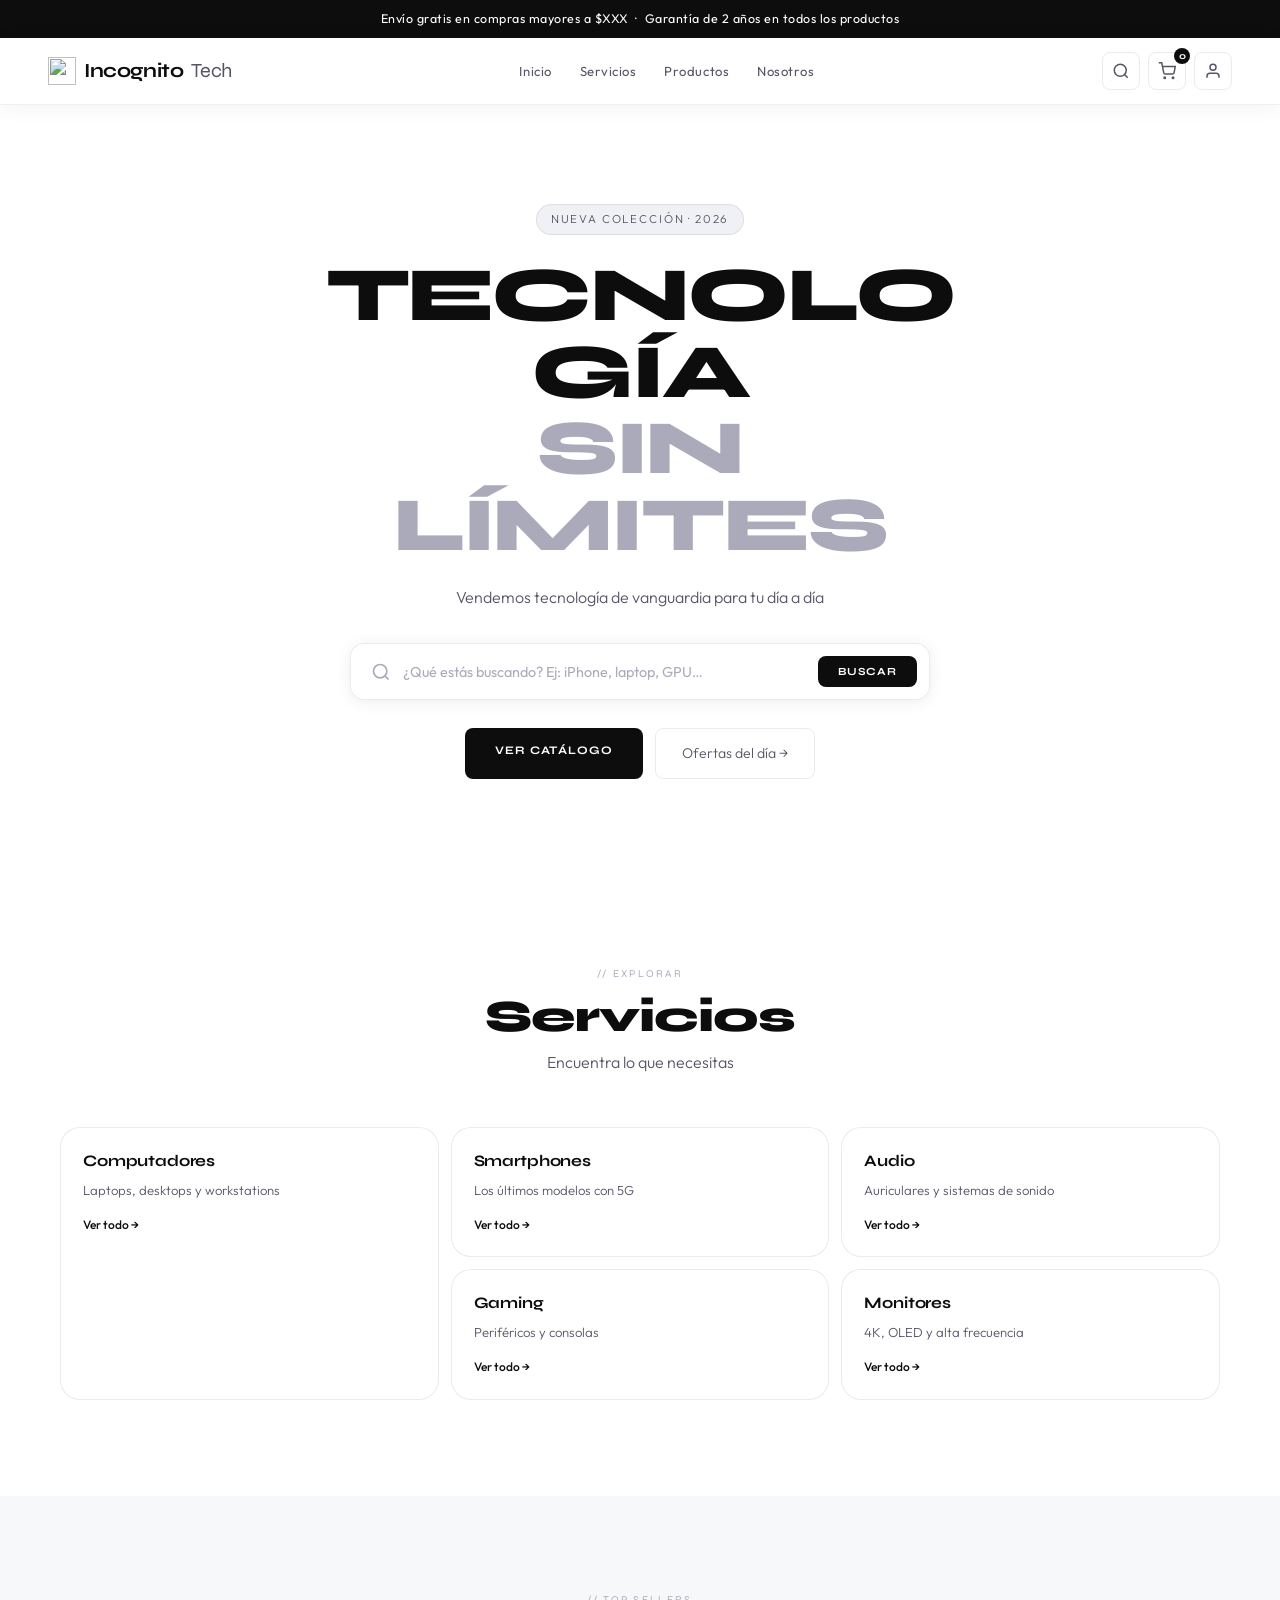
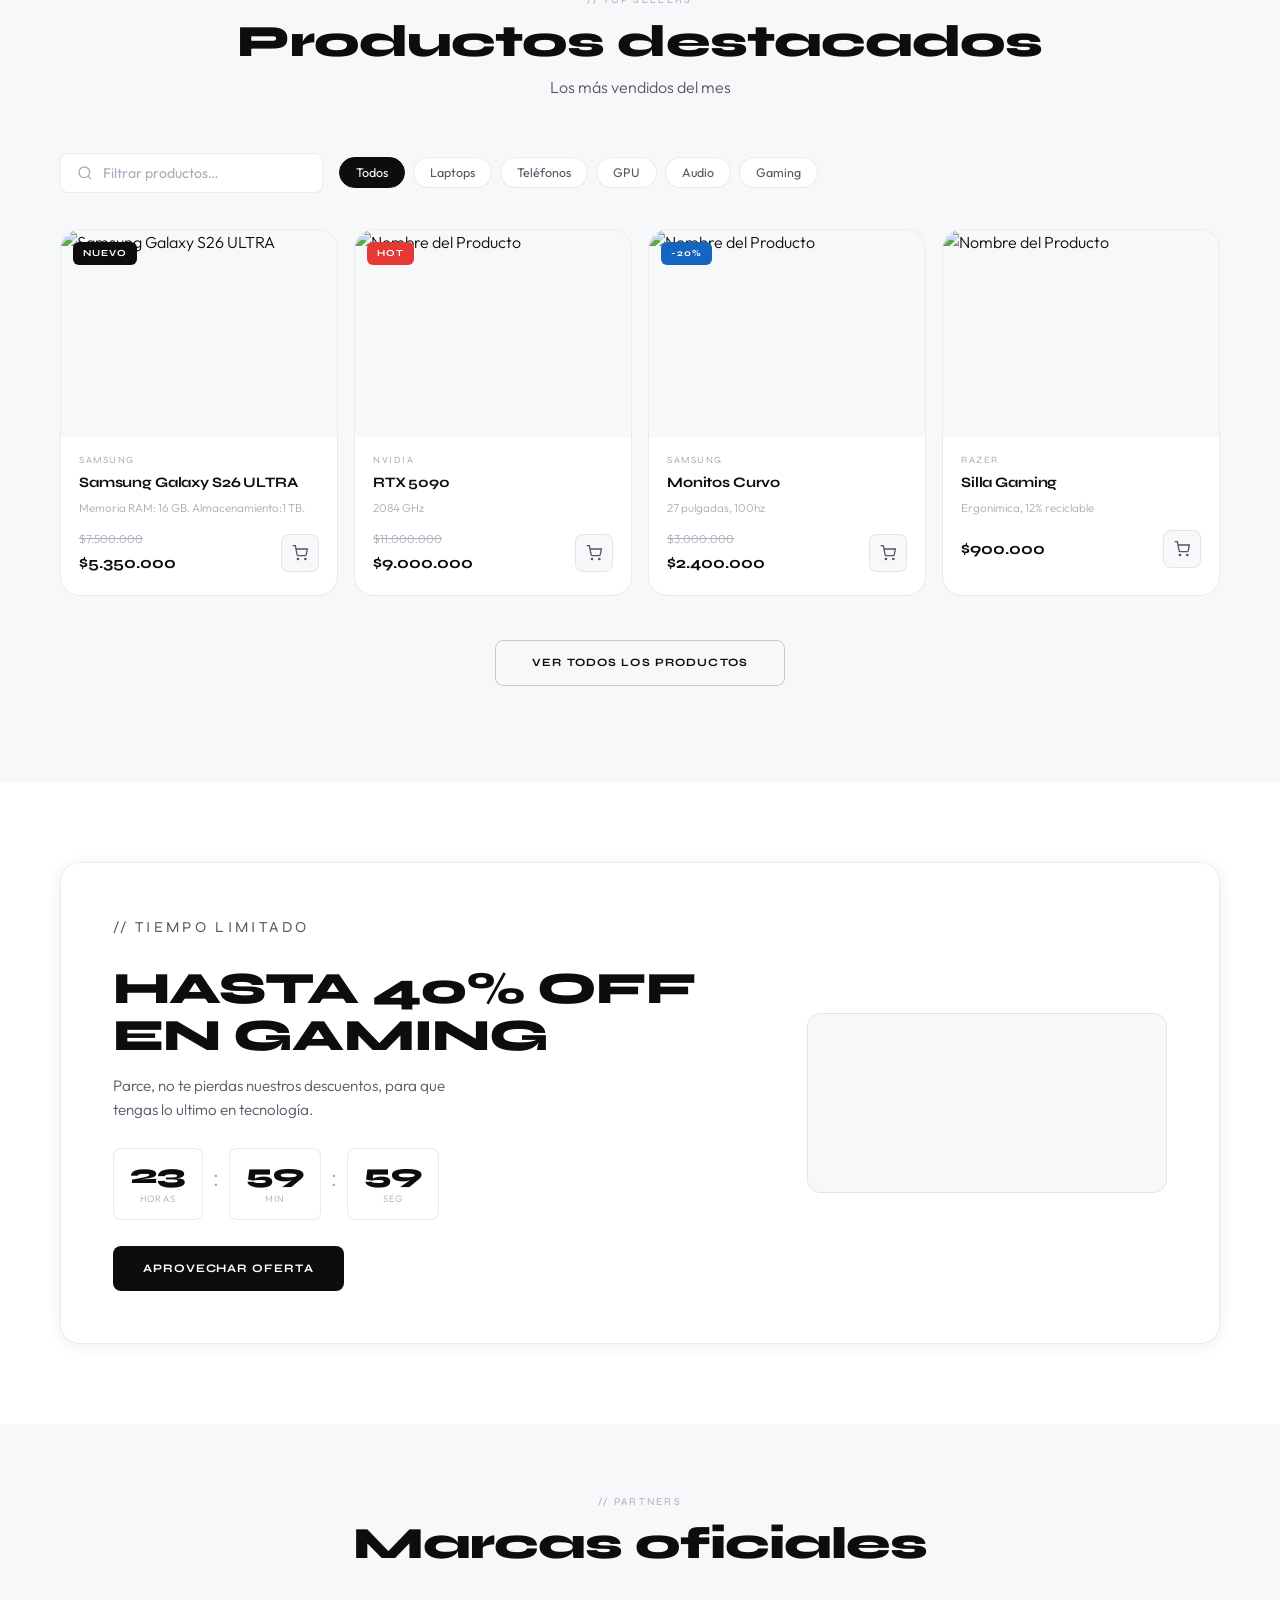
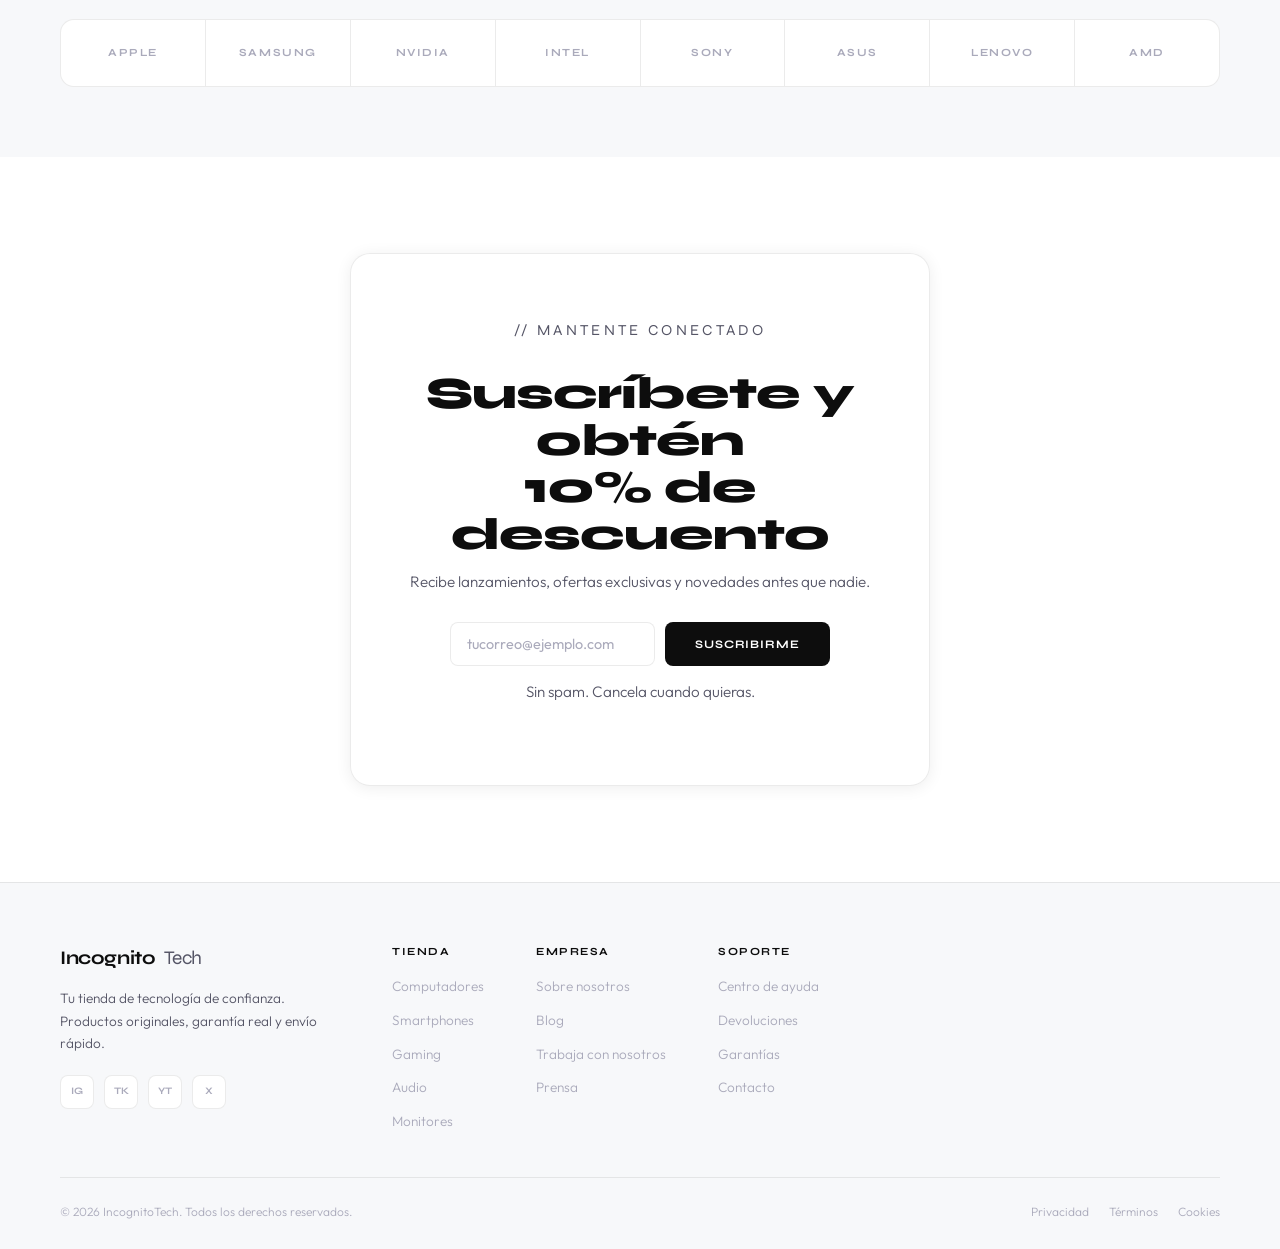
==== commit b1c9bc2c: "PRUEBA MOVIL ES UNA PRUEBA DE LOS ESTILOS EN MOVIL." ====
--- a/index.html
+++ b/index.html
@@ -329,7 +329,7 @@
         <!-- EDITA -->
         <p class="section-tag">// Tiempo limitado</p>
         <h2>HASTA <span class="accent">40% OFF</span><br/>EN GAMING</h2>
-        <p>Texto de apoyo para la oferta. Una o dos líneas explicando la promoción y cómo aprovecharla.</p>
+        <p>Parce, no te pierdas nuestros descuentos, para que tengas lo ultimo en tecnología.</p>
 
         <!-- COUNTDOWN — los números los actualiza el JS -->
         <div class="countdown">
--- a/styles.css
+++ b/styles.css
@@ -1,33 +1,40 @@
+/* ═══════════════════════════════════════════════════
+   IncognitoTech — styles.css
+   Estética: Glass · Blanco · Minimalista
+   Fuentes: Syne (títulos) · Outfit (cuerpo)
+═══════════════════════════════════════════════════ */
+
 :root {
   --bg:            #ffffff;
   --bg-2:          #f7f8fa;
   --bg-3:          #f0f1f5;
-
   --glass-bg:      rgba(255, 255, 255, 0.70);
   --glass-border:  rgba(0, 0, 0, 0.08);
   --glass-hover:   rgba(0, 0, 0, 0.03);
-
   --accent:        #111111;
   --accent-light:  rgba(17, 17, 17, 0.07);
   --accent-border: rgba(17, 17, 17, 0.20);
-
   --text-1:   #0d0d0d;
   --text-2:   #555566;
   --text-3:   #aaaabb;
-
   --f-title: 'Syne', sans-serif;
   --f-body:  'Outfit', sans-serif;
-
   --r:        8px;
   --r-lg:     14px;
   --r-xl:     20px;
-  --shadow:   0 2px 16px rgba(0, 0, 0, 0.07);
+  --shadow:    0 2px 16px rgba(0, 0, 0, 0.07);
   --shadow-md: 0 4px 24px rgba(0, 0, 0, 0.10);
 }
 
 /* ── Reset ── */
 *, *::before, *::after { box-sizing: border-box; margin: 0; padding: 0; }
-html { scroll-behavior: smooth; font-size: 16px; }
+html {
+  scroll-behavior: smooth;
+  font-size: 16px;
+  overflow-x: hidden;
+  width: 100%;
+  max-width: 100%;
+}
 body {
   background: var(--bg);
   color: var(--text-1);
@@ -35,81 +42,128 @@
   font-weight: 300;
   line-height: 1.6;
   overflow-x: hidden;
+  width: 100%;
+  max-width: 100%;
+  position: relative;
 }
 a  { color: inherit; text-decoration: none; }
 ul { list-style: none; }
-img { display: block; width: 100%; height: 100%; object-fit: cover; }
+/* IMPORTANTE: no aplicar width/height 100% a todas las imágenes globalmente */
+img { display: block; max-width: 100%; height: auto; }
 input, button { font-family: var(--f-body); }
 
 /* ══════════════════════════════════════════════════
    TOPBAR
 ══════════════════════════════════════════════════ */
 .topbar {
+  width: 100%;
+  max-width: 100%;
   background: var(--text-1);
   text-align: center;
-  padding: 9px 24px;
+  padding: 9px 16px;
   font-size: 0.78rem;
   font-weight: 400;
   color: #fff;
   letter-spacing: 0.04em;
-}
-
-/* ══════════════════════════════════════════════════
-   NAVBAR
+  overflow: hidden;
+}
+.topbar span {
+  display: inline-block;
+  max-width: 100%;
+  white-space: normal;
+}
+
+/* ══════════════════════════════════════════════════
+   TICKER — cinta de texto en loop
+   (debe estar contenido: es la causa más común de
+   desbordamiento horizontal si no se limita el ancho)
+══════════════════════════════════════════════════ */
+.ticker {
+  width: 100%;
+  max-width: 100%;
+  overflow: hidden;        /* recorta el track que se mueve */
+  background: var(--bg-2);
+  border-top: 1px solid var(--glass-border);
+  border-bottom: 1px solid var(--glass-border);
+  padding: 12px 0;
+}
+.ticker-track {
+  display: flex;
+  width: max-content;      /* el track puede ser ancho, pero .ticker lo recorta */
+  gap: 10px;
+  white-space: nowrap;
+  animation: ticker-scroll 24s linear infinite;
+  will-change: transform;
+}
+.ticker-track span {
+  font-family: var(--f-title);
+  font-size: 0.72rem;
+  font-weight: 600;
+  letter-spacing: 0.08em;
+  color: var(--text-2);
+  text-transform: uppercase;
+}
+.ticker-track .sep { color: var(--text-3); }
+@keyframes ticker-scroll {
+  from { transform: translateX(0); }
+  to   { transform: translateX(-50%); }
+}
+
+/* ══════════════════════════════════════════════════
+   NAVBAR — DESKTOP
 ══════════════════════════════════════════════════ */
 .navbar {
   position: sticky;
-  top: 0; z-index: 900;
+  top: 0;
+  z-index: 900;
   display: flex;
   align-items: center;
   justify-content: space-between;
-  padding: 14px 60px;
-  background: rgba(255, 255, 255, 0.65);
-  backdrop-filter: blur(25px) brightness(1.05);
-  -webkit-backdrop-filter: blur(25px) brightness(1.05);
-  border: 1.5px solid rgba(255, 255, 255, 0.4);
-  border-radius: 0 0 20px 20px;
-  box-shadow: 0 4px 32px rgba(0, 0, 0, 0.08), 
-              inset 0 1px 0 rgba(255, 255, 255, 0.8);
-  margin: 0 20px;
+  gap: 24px;
+  padding: 14px 48px;
+  background: rgba(255, 255, 255, 0.72);
+  backdrop-filter: blur(24px) brightness(1.04);
+  -webkit-backdrop-filter: blur(24px) brightness(1.04);
+  border-bottom: 1px solid rgba(0, 0, 0, 0.06);
+  box-shadow: 0 2px 20px rgba(0, 0, 0, 0.06);
 }
 .navbar.scrolled {
-  background: rgba(255, 255, 255, 0.85);
-  backdrop-filter: blur(30px);
-  -webkit-backdrop-filter: blur(30px);
-  box-shadow: 0 8px 32px rgba(0, 0, 0, 0.12), 
-              inset 0 1px 0 rgba(255, 255, 255, 0.9);
-  border: 1.5px solid rgba(200, 200, 200, 0.5);
-}
-
-/* FIX: Logo — tamaño controlado */
-/* ── FIX: Logo — tamaño controlado y alineado ── */
+  background: rgba(255, 255, 255, 0.92);
+  box-shadow: 0 4px 24px rgba(0, 0, 0, 0.10);
+}
+
+/* ── Logo ── */
 .nav-logo {
-  font-family: var(--f-title);
-  font-size: 1.3rem;
+  display: flex;
+  align-items: center;
+  gap: 8px;
+  font-family: var(--f-title);
+  font-size: 1.25rem;
   font-weight: 700;
   letter-spacing: -0.02em;
   color: var(--text-1);
   white-space: nowrap;
-  display: flex;
-  align-items: center;
-  gap: 8px;
-}
-
+  flex-shrink: 0;
+  text-decoration: none;
+}
+/* FIX PRINCIPAL: el logo imagen tiene tamaño fijo controlado */
 .nav-logo-img {
-  width: 54px;
-  height: 54px;
+  width: 28px;
+  height: 28px;
   object-fit: contain;
   flex-shrink: 0;
-  display: inline-block;
-}
-
-.nav-logo span {
-  color: var(--text-2);
-  font-weight: 400;
-}
-
-.nav-links { display: flex; gap: 32px; }
+  display: block;
+}
+.nav-logo span { color: var(--text-2); font-weight: 400; }
+
+/* ── Links ── */
+.nav-links {
+  display: flex;
+  align-items: center;
+  gap: 28px;
+  flex: 1;
+  justify-content: center;
+}
 .nav-links a {
   font-size: 0.82rem;
   font-weight: 400;
@@ -117,6 +171,7 @@
   letter-spacing: 0.04em;
   transition: color 0.2s;
   position: relative;
+  white-space: nowrap;
 }
 .nav-links a::after {
   content: '';
@@ -128,24 +183,29 @@
 }
 .nav-links a:hover { color: var(--text-1); }
 .nav-links a:hover::after { width: 100%; }
-
-.nav-actions { display: flex; align-items: center; gap: 10px; }
-
+.nav-active { color: var(--text-1) !important; }
+.nav-active::after { width: 100% !important; }
+
+/* ── Acciones ── */
+.nav-actions {
+  display: flex;
+  align-items: center;
+  gap: 8px;
+  flex-shrink: 0;
+}
 .nav-icon-btn {
   position: relative;
-  background: rgba(255, 255, 255, 0.5);
-  border: 1.2px solid rgba(255, 255, 255, 0.6);
+  background: transparent;
+  border: 1px solid var(--glass-border);
   color: var(--text-2);
-  width: 40px; height: 40px;
+  width: 38px; height: 38px;
   border-radius: var(--r);
   display: flex; align-items: center; justify-content: center;
   cursor: pointer;
-  transition: all 0.2s;
-  backdrop-filter: blur(10px);
-  box-shadow: 0 2px 8px rgba(0, 0, 0, 0.04);
+  transition: background 0.2s, color 0.2s;
+  flex-shrink: 0;
 }
 .nav-icon-btn:hover { background: var(--bg-3); color: var(--text-1); }
-
 .cart-badge {
   position: absolute;
   top: -5px; right: -5px;
@@ -153,39 +213,35 @@
   color: #fff;
   font-size: 0.6rem;
   font-weight: 700;
-  width: 17px; height: 17px;
+  width: 16px; height: 16px;
   border-radius: 50%;
   display: flex; align-items: center; justify-content: center;
   font-family: var(--f-title);
 }
 
-/* Búsqueda navbar */
+/* ── Búsqueda navbar ── */
 .nav-search { position: relative; }
 .search-toggle {
-  background: rgba(255, 255, 255, 0.5);
-  border: 1.2px solid rgba(255, 255, 255, 0.6);
+  background: transparent;
+  border: 1px solid var(--glass-border);
   color: var(--text-2);
-  width: 40px; height: 40px;
+  width: 38px; height: 38px;
   border-radius: var(--r);
   display: flex; align-items: center; justify-content: center;
   cursor: pointer;
-  transition: all 0.2s;
-  backdrop-filter: blur(10px);
-  box-shadow: 0 2px 8px rgba(0, 0, 0, 0.04);
-}
-
+  transition: background 0.2s, color 0.2s;
+}
+.search-toggle:hover { background: var(--bg-3); color: var(--text-1); }
 .nav-search-expand {
   position: absolute;
   top: calc(100% + 10px); right: 0;
-  width: 300px;
-  background: rgba(255, 255, 255, 0.95);
-  backdrop-filter: blur(20px);
-  -webkit-backdrop-filter: blur(20px);
-  border: 1.2px solid rgba(255, 255, 255, 0.6);
+  width: 280px;
+  max-width: calc(100vw - 32px);
+  background: var(--bg);
+  border: 1px solid var(--glass-border);
   border-radius: var(--r-lg);
   padding: 12px 14px;
-  box-shadow: 0 8px 32px rgba(0, 0, 0, 0.12),
-              inset 0 1px 0 rgba(255, 255, 255, 0.7);
+  box-shadow: var(--shadow-md);
   opacity: 0;
   pointer-events: none;
   transform: translateY(-6px);
@@ -195,39 +251,70 @@
 .nav-search-expand.open { opacity: 1; transform: translateY(0); pointer-events: all; }
 .nav-search-expand input {
   width: 100%; background: none; border: none; outline: none;
-  color: var(--text-1); font-size: 0.9rem; font-weight: 300;
+  color: var(--text-1); font-size: 0.9rem;
 }
 .nav-search-expand input::placeholder { color: var(--text-3); }
 
-/* Hamburger */
-.hamburger {
-  display: none; flex-direction: column; gap: 5px;
-  background: none; border: none; cursor: pointer; padding: 6px;
-}
-.hamburger span {
-  display: block; width: 22px; height: 2px;
-  background: var(--text-1); border-radius: 2px;
-  transition: transform 0.3s, opacity 0.3s;
-}
-.hamburger.open span:nth-child(1) { transform: translateY(7px) rotate(45deg); }
-.hamburger.open span:nth-child(2) { opacity: 0; }
-.hamburger.open span:nth-child(3) { transform: translateY(-7px) rotate(-45deg); }
-
-/* Mobile overlay */
-.mobile-overlay {
-  display: none;
-  position: fixed;
-  inset: 0;
-  background: rgba(0, 0, 0, 0.4);
-  z-index: 790;
-  opacity: 0;
-  transition: opacity 0.3s;
-}
-.mobile-overlay.open {
-  opacity: 1;
-}
-
-/* Mobile menu */
+/* ── Hamburger: solo existe para JS, no visible ── */
+.hamburger { display: none; }
+
+/* ══════════════════════════════════════════════════
+   NAVBAR MOBILE — SIN HAMBURGUESA
+   Diseño de 2 filas:
+   Fila 1: Logo | Acciones
+   Fila 2: Links centrados (scroll horizontal si es necesario)
+══════════════════════════════════════════════════ */
+@media (max-width: 860px) {
+  .navbar {
+    flex-wrap: wrap;
+    padding: 12px 20px 0;
+    gap: 0;
+    /* Sin margin lateral — ocupa todo el ancho */
+    margin: 0;
+    border-radius: 0;
+  }
+
+  /* Fila 1: logo y acciones */
+  .nav-logo {
+    order: 1;
+    font-size: 1.1rem;
+    padding-bottom: 12px;
+  }
+  .nav-actions {
+    order: 2;
+    margin-left: auto;
+    padding-bottom: 12px;
+    gap: 6px;
+  }
+  .nav-icon-btn { width: 34px; height: 34px; }
+
+  /* Fila 2: links siempre visibles, scroll horizontal */
+  .nav-links {
+    order: 3;
+    width: 100%;
+    justify-content: flex-start;
+    gap: 0;
+    overflow-x: auto;
+    scrollbar-width: none;
+    border-top: 1px solid var(--glass-border);
+    padding: 0;
+    -webkit-overflow-scrolling: touch;
+  }
+  .nav-links::-webkit-scrollbar { display: none; }
+
+  .nav-links li { flex-shrink: 0; }
+  .nav-links a {
+    display: block;
+    padding: 11px 16px;
+    font-size: 0.8rem;
+    color: var(--text-2);
+  }
+  .nav-links a::after { display: none; }
+  .nav-links a:hover,
+  .nav-links .nav-active { color: var(--text-1); background: var(--bg-2); }
+}
+
+/* Mobile menu panel — se puede quitar, pero lo dejamos por compatibilidad */
 .mobile-menu {
   position: fixed;
   inset: 0 0 0 auto;
@@ -235,50 +322,39 @@
   background: var(--bg);
   border-left: 1px solid var(--glass-border);
   z-index: 800;
-  padding: 100px 40px 40px;
+  padding: 80px 32px 40px;
   transform: translateX(100%);
   transition: transform 0.35s cubic-bezier(.4,0,.2,1);
-  overflow-y: auto;
 }
 .mobile-menu.open { transform: translateX(0); }
-.mobile-menu ul { display: flex; flex-direction: column; gap: 24px; }
-.mobile-menu a {
-  font-family: var(--f-title);
-  font-size: 1.1rem;
-  color: var(--text-2);
-  transition: color 0.2s;
-}
+.mobile-menu ul { display: flex; flex-direction: column; gap: 20px; }
+.mobile-menu a { font-family: var(--f-title); font-size: 1rem; color: var(--text-2); }
 .mobile-menu a:hover { color: var(--text-1); }
 
 /* ══════════════════════════════════════════════════
-   HERO — FIX: overflow y padding mobile
+   HERO
 ══════════════════════════════════════════════════ */
 .hero {
-  min-height: 92vh;
-  padding: 70px 60px 60px;
-  display: flex;
-  flex-direction: column;
-  justify-content: center;
-  align-items: center;
-  position: relative;
-  background: var(--bg);
-  /* FIX: evita desbordamiento horizontal */
-  overflow: hidden;
-}
-
-.hero-content {
+  padding: 72px 60px 64px;
   display: flex;
   flex-direction: column;
   align-items: center;
+  justify-content: center;
+  min-height: 85vh;
+  background: var(--bg);
+  overflow: hidden;
   text-align: center;
-  max-width: 700px;
+}
+.hero-content {
+  display: flex;
+  flex-direction: column;
+  align-items: center;
+  max-width: 680px;
   width: 100%;
 }
-
 .hero-tag {
   display: inline-block;
   font-size: 0.72rem;
-  font-weight: 400;
   letter-spacing: 0.16em;
   text-transform: uppercase;
   color: var(--text-2);
@@ -288,43 +364,36 @@
   border-radius: 40px;
   margin-bottom: 22px;
 }
-
-/* FIX: hero title no se desborda en mobile */
 .hero-title {
   font-family: var(--f-title);
-  font-size: clamp(2.2rem, 8vw, 5.5rem);
+  font-size: clamp(2.4rem, 6vw, 5.5rem);
   font-weight: 800;
-  line-height: 1;
+  line-height: 1.0;
   letter-spacing: -0.03em;
   margin-bottom: 20px;
   color: var(--text-1);
-  text-align: center;
-  /* Evita desbordamiento */
+  /* FIX: evita desbordamiento en cualquier pantalla */
   word-break: break-word;
   overflow-wrap: break-word;
   width: 100%;
-}
-.hero-title em {
-  font-style: normal;
-  color: var(--text-3);
-}
-
+  hyphens: auto;
+}
+.hero-title em { font-style: normal; color: var(--text-3); }
 .hero-subtitle {
   font-size: 1rem;
   color: var(--text-2);
   line-height: 1.7;
   margin-bottom: 32px;
-  max-width: 100%;
+  max-width: 480px;
 }
 
 /* Búsqueda Hero */
 .hero-search-wrap {
   position: relative;
-  margin-bottom: 32px;
+  margin-bottom: 28px;
   width: 100%;
-  max-width: 600px;
-}
-
+  max-width: 580px;
+}
 .hero-search-bar {
   display: flex;
   align-items: center;
@@ -345,18 +414,17 @@
 .hero-search-bar input {
   flex: 1; min-width: 0;
   background: none; border: none; outline: none;
-  color: var(--text-1); font-size: 0.92rem; font-weight: 300;
+  color: var(--text-1); font-size: 0.9rem;
 }
 .hero-search-bar input::placeholder { color: var(--text-3); }
-
 .hero-search-btn {
   background: var(--text-1);
   color: #fff;
   border: none;
-  padding: 10px 22px;
+  padding: 9px 20px;
   border-radius: var(--r);
   font-family: var(--f-title);
-  font-size: 0.7rem;
+  font-size: 0.68rem;
   font-weight: 700;
   letter-spacing: 0.08em;
   text-transform: uppercase;
@@ -367,7 +435,6 @@
 }
 .hero-search-btn:hover { opacity: 0.8; }
 
-/* CTA Hero */
 .hero-cta {
   display: flex;
   gap: 12px;
@@ -392,9 +459,9 @@
   text-transform: uppercase;
   cursor: pointer;
   transition: opacity 0.2s;
-}
-.btn-primary:hover { opacity: 0.85; }
-
+  text-align: center;
+}
+.btn-primary:hover { opacity: 0.82; }
 .btn-ghost {
   display: inline-block;
   background: transparent;
@@ -403,12 +470,11 @@
   padding: 13px 26px;
   border-radius: var(--r);
   font-size: 0.88rem;
-  font-weight: 400;
   cursor: pointer;
-  transition: background 0.2s, color 0.2s, border-color 0.2s;
+  transition: background 0.2s, color 0.2s;
+  text-align: center;
 }
 .btn-ghost:hover { background: var(--bg-3); color: var(--text-1); }
-
 .btn-outline {
   display: inline-block;
   background: transparent;
@@ -423,24 +489,30 @@
   text-transform: uppercase;
   cursor: pointer;
   transition: background 0.2s;
+  text-align: center;
 }
 .btn-outline:hover { background: var(--bg-3); }
 
 /* ══════════════════════════════════════════════════
-   SECTION — comunes
+   SECTIONS — comunes
 ══════════════════════════════════════════════════ */
 .section { padding: 96px 60px; }
 .section-header { text-align: center; margin-bottom: 52px; }
 .section-tag {
-  font-family: var(--f-title); font-size: 0.65rem;
-  letter-spacing: 0.22em; color: var(--text-3);
-  text-transform: uppercase; margin-bottom: 10px;
+  font-family: var(--f-title);
+  font-size: 0.65rem;
+  letter-spacing: 0.22em;
+  color: var(--text-3);
+  text-transform: uppercase;
+  margin-bottom: 10px;
 }
 .section-title {
   font-family: var(--f-title);
-  font-size: clamp(2rem, 3.5vw, 3.2rem);
-  font-weight: 800; line-height: 1.05;
-  letter-spacing: -0.02em; margin-bottom: 10px;
+  font-size: clamp(1.8rem, 3.5vw, 3.2rem);
+  font-weight: 800;
+  line-height: 1.05;
+  letter-spacing: -0.02em;
+  margin-bottom: 10px;
   color: var(--text-1);
 }
 .section-sub { font-size: 1rem; color: var(--text-2); }
@@ -448,10 +520,30 @@
 .accent { color: var(--text-1); }
 
 /* ══════════════════════════════════════════════════
-   SERVICIOS
+   IMAGE PLACEHOLDER
+══════════════════════════════════════════════════ */
+.img-placeholder {
+  width: 100%;
+  background: var(--bg-2);
+  border: 1.5px dashed var(--glass-border);
+  border-radius: var(--r);
+  display: flex;
+  flex-direction: column;
+  align-items: center;
+  justify-content: center;
+  gap: 8px;
+  color: var(--text-3);
+  font-size: 0.78rem;
+  text-align: center;
+  padding: 20px;
+  min-height: 180px;
+}
+.ph-size { font-size: 0.62rem; opacity: 0.6; }
+
+/* ══════════════════════════════════════════════════
+   CATEGORÍAS / SERVICIOS
 ══════════════════════════════════════════════════ */
 .categorias { background: var(--bg); }
-
 .cat-grid {
   display: grid;
   grid-template-columns: repeat(3, 1fr);
@@ -467,19 +559,17 @@
   overflow: hidden;
   cursor: pointer;
   transition: border-color 0.25s, box-shadow 0.25s;
-  position: relative;
-}
-.cat-card:hover {
-  border-color: var(--accent-border);
-  box-shadow: var(--shadow-md);
-}
-
+}
+.cat-card:hover { border-color: var(--accent-border); box-shadow: var(--shadow-md); }
 .cat-lg { grid-row: 1 / 3; grid-column: 1; }
-
+.cat-img-slot { overflow: hidden; }
 .cat-body { padding: 20px 22px; }
 .cat-body h3 {
-  font-family: var(--f-title); font-size: 1rem; font-weight: 700;
-  margin-bottom: 6px; letter-spacing: -0.01em; color: var(--text-1);
+  font-family: var(--f-title);
+  font-size: 1rem;
+  font-weight: 700;
+  margin-bottom: 6px;
+  letter-spacing: -0.01em;
 }
 .cat-body p { font-size: 0.82rem; color: var(--text-2); margin-bottom: 10px; }
 .cat-link { font-size: 0.75rem; font-weight: 500; color: var(--text-1); }
@@ -488,36 +578,46 @@
    PRODUCTOS
 ══════════════════════════════════════════════════ */
 .productos { background: var(--bg-2); }
-
 .prod-filters {
-  display: flex; align-items: center;
-  gap: 18px; flex-wrap: wrap; margin-bottom: 36px;
+  display: flex;
+  align-items: center;
+  gap: 16px;
+  flex-wrap: wrap;
+  margin-bottom: 36px;
 }
 .prod-search {
-  display: flex; align-items: center; gap: 10px;
+  display: flex;
+  align-items: center;
+  gap: 10px;
   background: var(--bg);
   border: 1px solid var(--glass-border);
   border-radius: var(--r);
-  padding: 10px 16px; min-width: 240px;
+  padding: 10px 16px;
+  min-width: 220px;
   transition: border-color 0.2s;
 }
 .prod-search:focus-within { border-color: var(--accent-border); }
 .prod-search svg { color: var(--text-3); flex-shrink: 0; }
 .prod-search input { background: none; border: none; outline: none; color: var(--text-1); font-size: 0.88rem; width: 100%; }
 .prod-search input::placeholder { color: var(--text-3); }
-
 .filter-chips { display: flex; gap: 8px; flex-wrap: wrap; }
 .chip {
-  background: var(--bg); border: 1px solid var(--glass-border);
-  color: var(--text-2); padding: 7px 18px;
-  border-radius: 40px; font-size: 0.78rem;
-  cursor: pointer; transition: all 0.2s;
+  background: var(--bg);
+  border: 1px solid var(--glass-border);
+  color: var(--text-2);
+  padding: 7px 16px;
+  border-radius: 40px;
+  font-size: 0.78rem;
+  cursor: pointer;
+  transition: all 0.2s;
 }
 .chip.active { background: var(--text-1); border-color: var(--text-1); color: #fff; }
 .chip:hover:not(.active) { background: var(--bg-3); }
 
 .prod-grid {
-  display: grid; grid-template-columns: repeat(4, 1fr); gap: 16px;
+  display: grid;
+  grid-template-columns: repeat(4, 1fr);
+  gap: 16px;
 }
 .prod-card {
   background: var(--bg);
@@ -525,13 +625,10 @@
   border-radius: var(--r-xl);
   overflow: hidden;
   cursor: pointer;
-  transition: border-color 0.25s, box-shadow 0.25s, opacity 0.25s;
+  transition: border-color 0.25s, box-shadow 0.25s;
   position: relative;
 }
-.prod-card:hover {
-  border-color: var(--accent-border);
-  box-shadow: var(--shadow-md);
-}
+.prod-card:hover { border-color: var(--accent-border); box-shadow: var(--shadow-md); }
 .prod-card:hover .prod-hover-overlay { opacity: 1; }
 
 .prod-badge {
@@ -543,34 +640,34 @@
 .prod-badge.hot  { background: #e53935; }
 .prod-badge.sale { background: #1565c0; }
 
+/* FIX: imágenes de producto con aspect ratio fijo */
 .prod-img-slot {
   position: relative;
   overflow: hidden;
-  aspect-ratio: 1 / 1.2;
+  aspect-ratio: 4 / 3;
   background: var(--bg-2);
 }
 .prod-img {
   width: 100%;
   height: 100%;
   object-fit: cover;
+  display: block;
   transition: transform 0.4s ease;
 }
 .prod-card:hover .prod-img { transform: scale(1.04); }
 
 .prod-hover-overlay {
   position: absolute; inset: 0;
-  background: rgba(255,255,255,0.75);
+  background: rgba(255,255,255,0.78);
   display: flex; align-items: center; justify-content: center;
   opacity: 0; transition: opacity 0.25s;
 }
-
 .btn-quick-view {
   background: var(--bg); border: 1px solid var(--glass-border);
   color: var(--text-1); padding: 10px 20px;
   border-radius: var(--r); font-size: 0.8rem; cursor: pointer;
-  transition: background 0.2s;
-}
-.btn-quick-view:hover { background: var(--bg-3); }
+}
+.btn-quick-view:hover { background: var(--bg-2); }
 
 .prod-info { padding: 16px 18px 20px; }
 .prod-brand {
@@ -586,79 +683,70 @@
 .prod-footer { display: flex; align-items: center; justify-content: space-between; }
 .prod-price { display: flex; flex-direction: column; gap: 1px; }
 .price-old { font-size: 0.72rem; color: var(--text-3); text-decoration: line-through; }
-.price { font-family: var(--f-title); font-size: 1rem; font-weight: 700; color: var(--text-1); }
-
+.price { font-family: var(--f-title); font-size: 1rem; font-weight: 700; }
 .btn-add-cart {
   width: 38px; height: 38px;
   background: var(--bg-2); border: 1px solid var(--glass-border);
   color: var(--text-2); border-radius: var(--r);
   display: flex; align-items: center; justify-content: center;
   cursor: pointer; transition: background 0.2s, color 0.2s;
-}
-.btn-add-cart:hover { background: var(--bg-3); color: var(--text-1); }
+  flex-shrink: 0;
+}
+.btn-add-cart:hover { background: var(--text-1); color: #fff; border-color: var(--text-1); }
 .btn-add-cart.added { background: var(--text-1); color: #fff; border-color: var(--text-1); }
 
 /* ══════════════════════════════════════════════════
    OFERTA BANNER
 ══════════════════════════════════════════════════ */
 .oferta-banner { padding: 80px 60px; background: var(--bg); }
-
 .oferta-glass {
   display: flex; align-items: center; gap: 60px;
   background: var(--glass-bg);
   backdrop-filter: blur(20px);
-  -webkit-backdrop-filter: blur(20px);
   border: 1px solid var(--glass-border);
   border-radius: var(--r-xl);
-  padding: 56px;
+  padding: 52px;
   box-shadow: var(--shadow);
 }
-
 .oferta-text { flex: 1; }
 .oferta-text h2 {
   font-family: var(--f-title);
-  font-size: clamp(2rem, 3.5vw, 3.4rem);
+  font-size: clamp(1.8rem, 3.5vw, 3.2rem);
   font-weight: 800; line-height: 1.05;
   letter-spacing: -0.02em; margin: 12px 0 14px;
 }
 .oferta-text p { font-size: 0.95rem; color: var(--text-2); max-width: 360px; margin-bottom: 26px; }
-
 .countdown { display: flex; align-items: center; gap: 10px; margin-bottom: 26px; }
 .cd-unit {
   background: var(--bg); border: 1px solid var(--glass-border);
-  border-radius: var(--r); padding: 14px 18px;
+  border-radius: var(--r); padding: 12px 16px;
   display: flex; flex-direction: column; align-items: center; gap: 4px;
-  min-width: 72px;
-}
-.cd-num {
-  font-family: var(--f-title); font-size: 1.8rem;
-  font-weight: 800; color: var(--text-1); line-height: 1;
-}
+  min-width: 68px;
+}
+.cd-num { font-family: var(--f-title); font-size: 1.7rem; font-weight: 800; line-height: 1; }
 .cd-label { font-size: 0.58rem; letter-spacing: 0.12em; color: var(--text-3); text-transform: uppercase; }
 .cd-sep { font-family: var(--f-title); font-size: 1.4rem; color: var(--text-3); padding-bottom: 10px; }
-
 .oferta-img-slot {
-  flex: 0 0 380px; border-radius: var(--r-lg);
+  flex: 0 0 360px; border-radius: var(--r-lg);
   overflow: hidden; border: 1px solid var(--glass-border);
-  min-height: 200px;
-  background: var(--bg-2);
-}
+  min-height: 180px; background: var(--bg-2);
+}
+.oferta-img-slot img { width: 100%; height: 100%; object-fit: cover; display: block; }
 
 /* ══════════════════════════════════════════════════
    MARCAS
 ══════════════════════════════════════════════════ */
 .marcas { background: var(--bg-2); padding: 70px 60px; }
-
 .brands-row {
   display: flex; border: 1px solid var(--glass-border);
   border-radius: var(--r-lg); overflow: hidden; background: var(--bg);
 }
 .brand-item {
-  flex: 1; padding: 26px 16px; text-align: center;
-  font-family: var(--f-title); font-size: 0.7rem; font-weight: 700;
-  letter-spacing: 0.16em; color: var(--text-3);
+  flex: 1; padding: 24px 12px; text-align: center;
+  font-family: var(--f-title); font-size: 0.68rem; font-weight: 700;
+  letter-spacing: 0.14em; color: var(--text-3);
   border-right: 1px solid var(--glass-border);
-  cursor: default; transition: color 0.2s, background 0.2s;
+  transition: color 0.2s, background 0.2s;
 }
 .brand-item:last-child { border-right: none; }
 .brand-item:hover { color: var(--text-1); background: var(--bg-2); }
@@ -667,18 +755,17 @@
    NEWSLETTER
 ══════════════════════════════════════════════════ */
 .newsletter { padding: 96px 60px; background: var(--bg); }
-
 .nl-glass {
-  max-width: 600px; margin: 0 auto; text-align: center;
+  max-width: 580px; margin: 0 auto; text-align: center;
   background: var(--glass-bg);
   backdrop-filter: blur(20px);
   border: 1px solid var(--glass-border);
   border-radius: var(--r-xl);
-  padding: 56px 48px;
+  padding: 52px 44px;
   box-shadow: var(--shadow);
 }
 .nl-content p { font-size: 0.95rem; color: var(--text-2); margin: 12px 0 28px; }
-.nl-form { display: flex; gap: 10px; max-width: 400px; margin: 0 auto 14px; }
+.nl-form { display: flex; gap: 10px; max-width: 380px; margin: 0 auto 14px; }
 .nl-input {
   flex: 1; background: var(--bg);
   border: 1px solid var(--glass-border); color: var(--text-1);
@@ -697,21 +784,20 @@
   padding: 60px 60px 28px;
   background: var(--bg-2);
 }
-.footer-top { display: flex; gap: 80px; margin-bottom: 48px; }
-.footer-brand { flex: 0 0 280px; }
+.footer-top { display: flex; gap: 72px; margin-bottom: 44px; }
+.footer-brand { flex: 0 0 260px; }
 .footer-logo { margin-bottom: 14px; font-size: 1.2rem; }
 .footer-brand p { font-size: 0.85rem; color: var(--text-2); line-height: 1.65; margin-bottom: 20px; }
 .socials { display: flex; gap: 10px; }
 .social-link {
-  width: 36px; height: 36px;
+  width: 34px; height: 34px;
   background: var(--bg); border: 1px solid var(--glass-border);
   border-radius: var(--r); display: flex; align-items: center; justify-content: center;
-  font-family: var(--f-title); font-size: 0.65rem; font-weight: 700;
+  font-family: var(--f-title); font-size: 0.62rem; font-weight: 700;
   color: var(--text-3); transition: all 0.2s;
 }
 .social-link:hover { color: var(--text-1); border-color: var(--accent-border); }
-
-.footer-links { display: flex; gap: 60px; flex: 1; }
+.footer-links { display: flex; gap: 52px; flex: 1; }
 .footer-col { display: flex; flex-direction: column; gap: 12px; }
 .footer-col h4 {
   font-family: var(--f-title); font-size: 0.68rem; font-weight: 700;
@@ -720,7 +806,6 @@
 }
 .footer-col a { font-size: 0.85rem; color: var(--text-3); transition: color 0.2s; }
 .footer-col a:hover { color: var(--text-1); }
-
 .footer-bottom {
   display: flex; align-items: center; justify-content: space-between;
   padding-top: 24px; border-top: 1px solid var(--glass-border);
@@ -736,82 +821,115 @@
 .reveal { opacity: 1; transform: none; }
 
 /* ══════════════════════════════════════════════════
-   RESPONSIVE
+   RESPONSIVE — TABLET 860–1200px
 ══════════════════════════════════════════════════ */
 @media (max-width: 1200px) {
-  .navbar { padding: 14px 36px; }
-  .hero { padding: 70px 36px 56px; }
-  .section { padding: 76px 36px; }
+  .section { padding: 72px 36px; }
+  .marcas  { padding: 60px 36px; }
+  .newsletter { padding: 72px 36px; }
   .oferta-banner { padding: 60px 36px; }
-  .oferta-glass { padding: 44px; gap: 40px; }
-  .oferta-img-slot { flex: 0 0 300px; }
+  .oferta-glass { padding: 40px; gap: 36px; }
+  .oferta-img-slot { flex: 0 0 280px; }
   .prod-grid { grid-template-columns: repeat(2, 1fr); }
-  .footer { padding: 50px 36px 24px; }
-  .footer-top { gap: 48px; }
-}
-
-@media (max-width: 900px) {
-  .nav-links { display: none; }
-  .hamburger { display: flex; }
-  .mobile-overlay { display: block; }
-
+  .footer { padding: 48px 36px 24px; }
+  .footer-top { gap: 44px; }
+}
+
+/* ══════════════════════════════════════════════════
+   RESPONSIVE — MOBILE < 860px
+══════════════════════════════════════════════════ */
+@media (max-width: 860px) {
+  /* Secciones */
+  .section { padding: 56px 20px; }
+  .marcas  { padding: 48px 20px; }
+  .newsletter { padding: 56px 20px; }
+  .oferta-banner { padding: 48px 20px; }
+
+  /* Hero */
   .hero {
-    padding: 80px 24px 52px;
+    padding: 32px 20px 52px;
     min-height: auto;
   }
-  .hero-subtitle { max-width: 100%; }
-  .hero-cta { justify-content: center; }
-  /* FIX: ocultar botón buscar en hero mobile para que no rompa layout */
-  .hero-search-btn { display: none; }
-
+  /* FIX: título nunca desborda */
+  .hero-title {
+    font-size: clamp(2rem, 9vw, 3.4rem);
+    letter-spacing: -0.02em;
+  }
+  .hero-subtitle { font-size: 0.95rem; }
+  .hero-search-btn { display: none; } /* oculto en mobile, cabe en la barra */
+  .hero-search-bar { padding: 10px 14px; }
+
+  /* Categorías */
   .cat-grid { grid-template-columns: 1fr 1fr; }
   .cat-lg { grid-column: 1 / 3; grid-row: auto; }
 
-  .oferta-glass { flex-direction: column; padding: 32px; gap: 32px; }
-  .oferta-img-slot { flex: none; width: 100%; min-height: 160px; }
-
+  /* Productos */
+  .prod-grid { grid-template-columns: repeat(2, 1fr); gap: 12px; }
+  .prod-filters { flex-direction: column; align-items: stretch; }
+  .prod-search { min-width: auto; }
+
+  /* Oferta */
+  .oferta-glass { flex-direction: column; padding: 28px 24px; gap: 28px; }
+  .oferta-img-slot { flex: none; width: 100%; min-height: 140px; }
+
+  /* Marcas */
   .brands-row { flex-wrap: wrap; }
   .brand-item { flex: 0 0 25%; border-bottom: 1px solid var(--glass-border); }
 
-  .footer-top { flex-direction: column; gap: 40px; }
+  /* Newsletter */
+  .nl-glass { padding: 36px 24px; }
+
+  /* Footer */
+  .footer { padding: 44px 20px 20px; }
+  .footer-top { flex-direction: column; gap: 36px; }
   .footer-brand { flex: none; }
-  .footer-links { flex-wrap: wrap; gap: 32px; }
-  .footer-bottom { flex-direction: column; gap: 12px; text-align: center; }
-}
-
-@media (max-width: 600px) {
-  .navbar { padding: 12px 16px; margin: 0 10px; }
-
-  /* FIX: hero con padding reducido */
-  .hero { padding: 72px 20px 44px; }
-  .section { padding: 52px 20px; }
-  .marcas { padding: 52px 20px; }
-  .newsletter { padding: 52px 20px; }
-  .oferta-banner { padding: 44px 20px; }
-
-  /* FIX: hero title se adapta sin desbordarse */
+  .footer-links { flex-wrap: wrap; gap: 28px; }
+  .footer-bottom { flex-direction: column; gap: 10px; text-align: center; }
+}
+
+/* ══════════════════════════════════════════════════
+   RESPONSIVE — MÓVIL PEQUEÑO < 480px
+══════════════════════════════════════════════════ */
+@media (max-width: 480px) {
+  /* Hero título en pantallas muy pequeñas */
   .hero-title {
-    font-size: clamp(2rem, 10vw, 3.2rem);
-    letter-spacing: -0.02em;
+    font-size: clamp(1.7rem, 10vw, 2.6rem);
+    letter-spacing: -0.01em;
   }
-
+  .hero-cta { flex-direction: column; width: 100%; }
+  .hero-cta .btn-primary,
+  .hero-cta .btn-ghost { width: 100%; }
+
+  /* Productos en 1 columna */
   .prod-grid { grid-template-columns: 1fr; }
+
+  /* Categorías en 1 columna */
   .cat-grid { grid-template-columns: 1fr; }
   .cat-lg { grid-column: 1; }
 
-  .nl-glass { padding: 32px 20px; }
+  /* Marcas en 2 columnas */
+  .brands-row { flex-wrap: wrap; }
+  .brand-item { flex: 0 0 50%; border-right: none; }
+  .brand-item:nth-child(odd) { border-right: 1px solid var(--glass-border); }
+
+  /* Newsletter */
   .nl-form { flex-direction: column; }
-
-  .footer { padding: 40px 20px 20px; }
-  .oferta-glass { padding: 24px 20px; }
-
-  .brands-row { flex-direction: column; }
-  .brand-item { flex: none; width: 100%; border-right: none; border-bottom: 1px solid var(--glass-border); }
-  .brand-item:last-child { border-bottom: none; }
-
-  .prod-filters { flex-direction: column; align-items: stretch; }
-  .prod-search { min-width: auto; }
-
-  .countdown { flex-wrap: wrap; }
-  .cd-unit { min-width: 60px; }
-}+  .nl-form .btn-primary { width: 100%; }
+
+  /* Countdown */
+  .countdown { gap: 6px; }
+  .cd-unit { min-width: 56px; padding: 10px 12px; }
+  .cd-num { font-size: 1.4rem; }
+}
+
+/* ══════════════════════════════════════════════════
+   BLINDAJE GLOBAL ANTI-OVERFLOW
+   Red de seguridad final: ningún contenedor de alto
+   nivel puede exceder el ancho del viewport, incluso
+   si un elemento hijo se mide mal.
+══════════════════════════════════════════════════ */
+section, header, footer, nav, div, .topbar, .navbar,
+.hero, .ticker, .section {
+  max-width: 100%;
+}
+* { min-width: 0; }
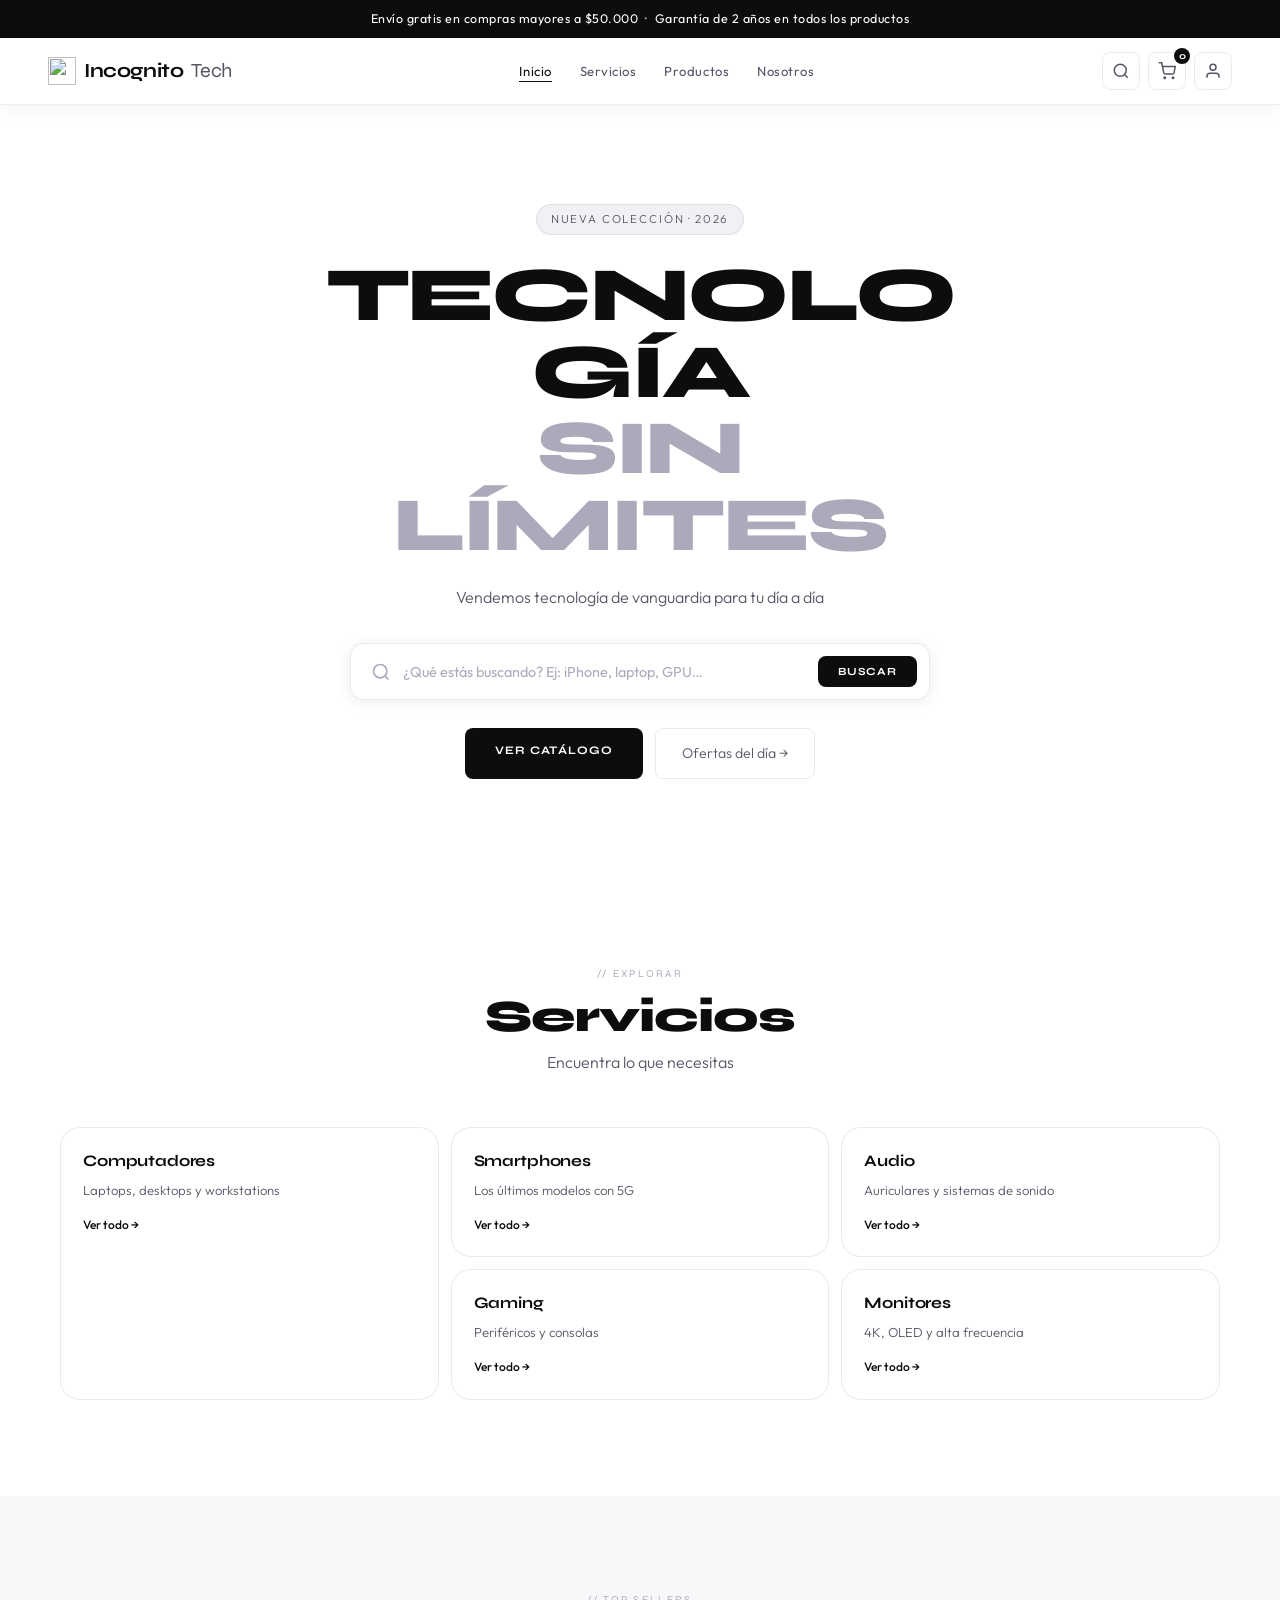
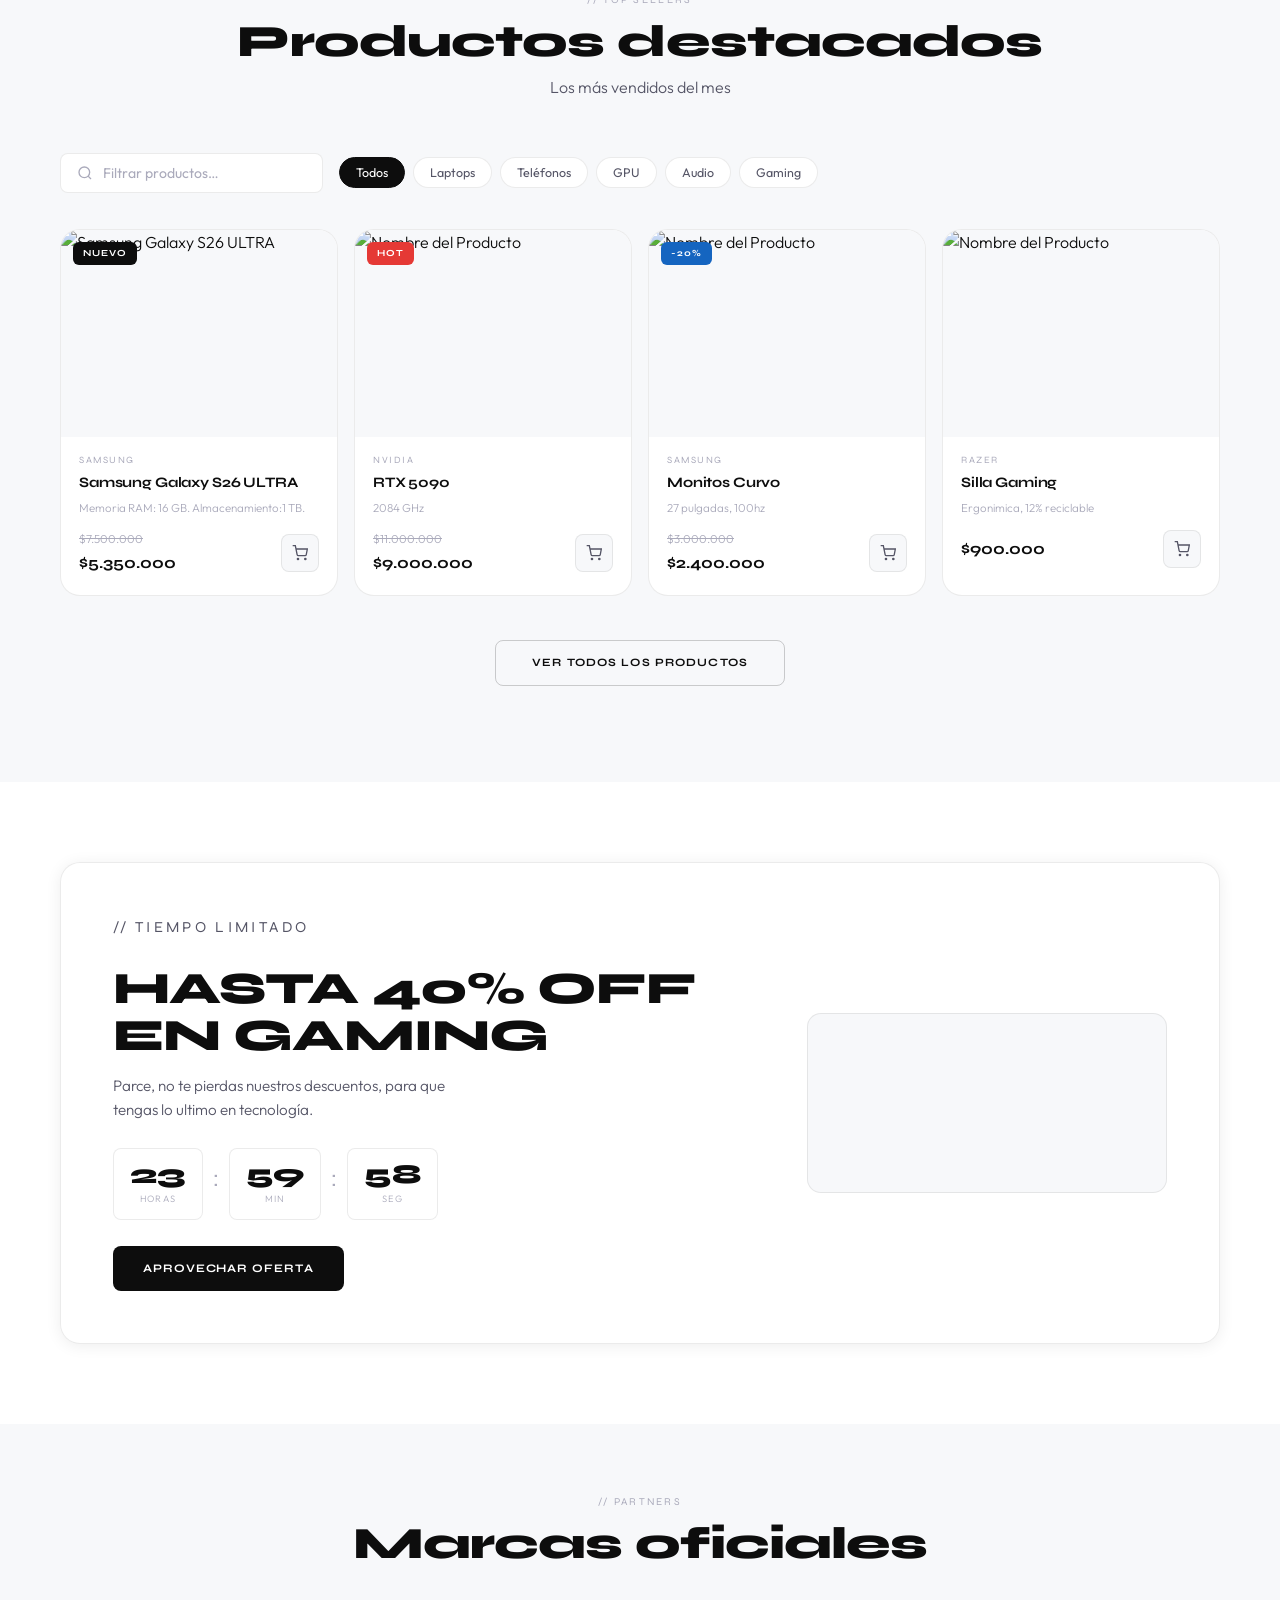
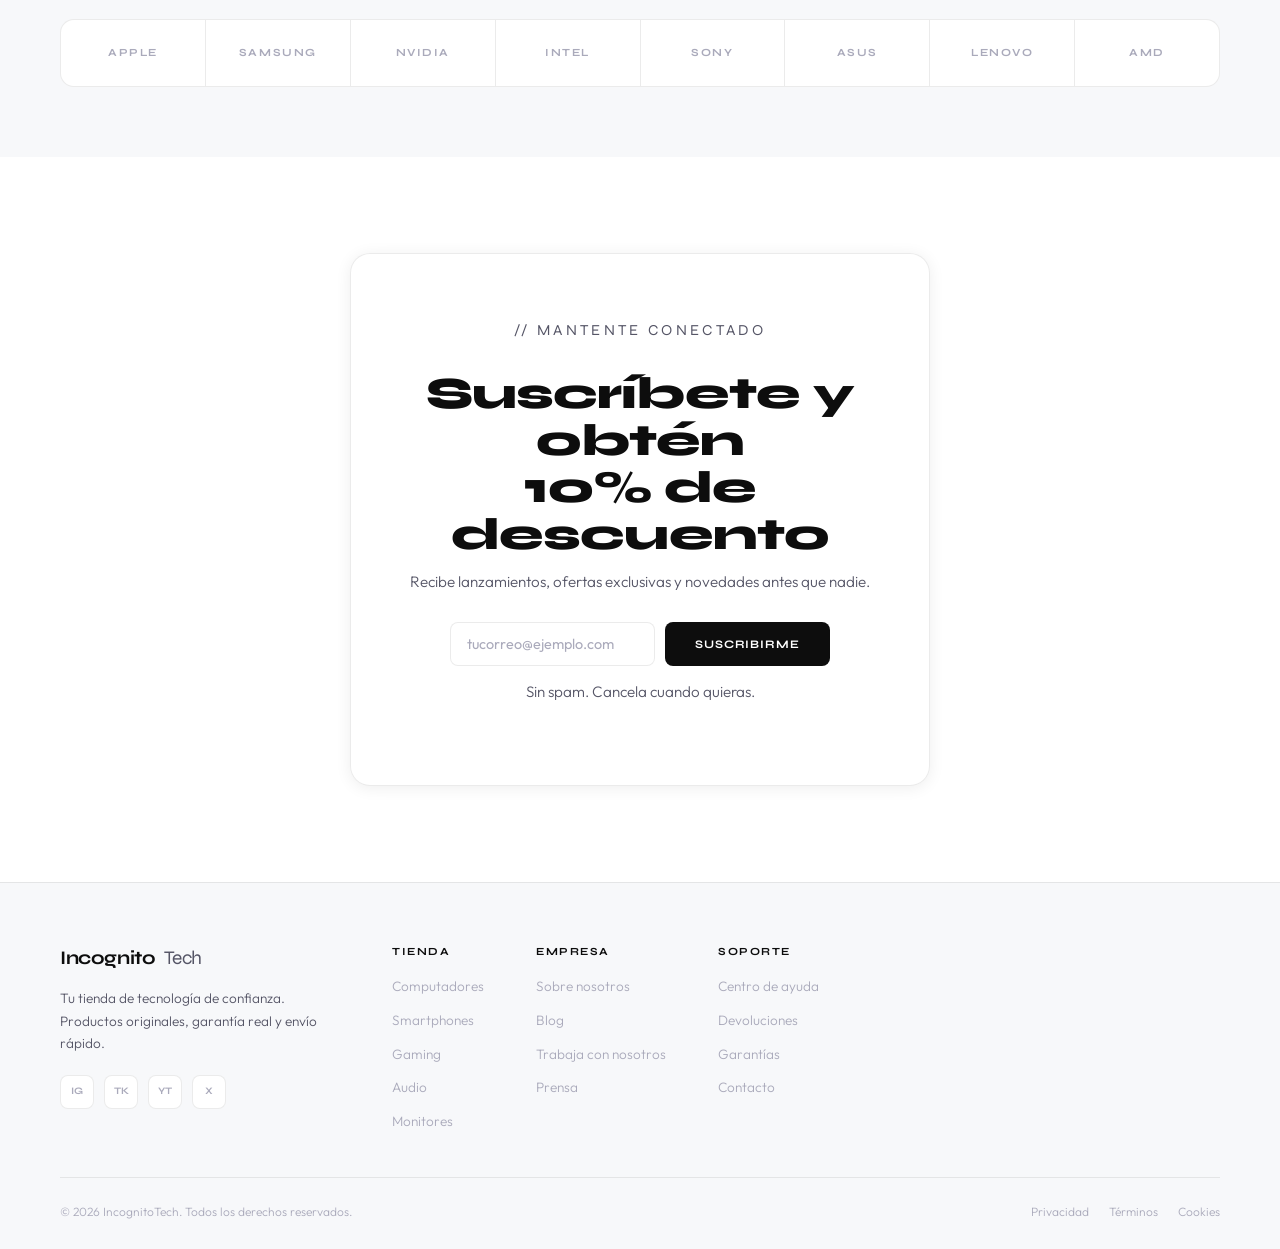
==== commit 057ea41d: "PRUEBA DE HAMBURGUESA MOVIL." ====
--- a/index.html
+++ b/index.html
@@ -15,7 +15,7 @@
        BARRA SUPERIOR — Anuncio / Promoción
   ════════════════════════════════════════ -->
   <div class="topbar">
-    <span> Envío gratis en compras mayores a $XXX &nbsp;·&nbsp; Garantía de 2 años en todos los productos</span>
+    <span>Envío gratis en compras mayores a $50.000 &nbsp;·&nbsp; Garantía de 2 años en todos los productos</span>
   </div>
 
   <!-- ═══════════════════════════════════════
@@ -28,7 +28,7 @@
     </div>
 
     <ul class="nav-links">
-      <li><a href="#hero">Inicio</a></li>
+      <li><a href="#hero" class="nav-active">Inicio</a></li>
       <li><a href="servicios.html">Servicios</a></li>
       <li><a href="productos.html">Productos</a></li>
       <li><a href="sobre_nosotros.html">Nosotros</a></li>
@@ -72,13 +72,22 @@
     </div>
   </nav>
 
+  <!-- Overlay oscuro detrás del panel mobile -->
+  <div class="mobile-overlay" id="mobileOverlay"></div>
+
   <!-- Mobile Menu -->
   <div class="mobile-menu" id="mobileMenu">
+    <button class="mobile-menu-close" id="mobileMenuClose" aria-label="Cerrar menú">
+      <svg width="16" height="16" fill="none" stroke="currentColor" stroke-width="2" viewBox="0 0 24 24">
+        <path d="M18 6 6 18M6 6l12 12"/>
+      </svg>
+    </button>
     <ul>
-      <li><a href="#hero">Inicio</a></li>
-      <li><a href="/servicios.html">Servicios</a></li>
-      <li><a href="/productos.html">Productos</a></li>
+      <li><a href="#hero" class="nav-active">Inicio</a></li>
+      <li><a href="servicios.html">Servicios</a></li>
+      <li><a href="productos.html">Productos</a></li>
       <li><a href="#ofertas">Ofertas</a></li>
+      <li><a href="sobre_nosotros.html">Nosotros</a></li>
       <li><a href="#contacto">Contacto</a></li>
     </ul>
   </div>
@@ -94,7 +103,7 @@
         <em>SIN LÍMITES</em>
       </h1>
 
-      <p class="hero-subtitle"> Vendemos tecnología de vanguardia para tu día a día</p>
+      <p class="hero-subtitle">Vendemos tecnología de vanguardia para tu día a día</p>
 
       <!-- Barra de búsqueda HERO — visible y prominente -->
       <div class="hero-search-wrap">
@@ -109,11 +118,10 @@
 
       <!-- CTA buttons -->
       <div class="hero-cta">
-        <a href="/productos.html" class="btn-primary">Ver catálogo</a>
+        <a href="productos.html" class="btn-primary">Ver catálogo</a>
         <a href="#ofertas" class="btn-ghost">Ofertas del día →</a>
       </div>
     </div>
-
 
   </section>
 
@@ -433,5 +441,150 @@
       </div>
     </div>
   </footer>
+
+  <!-- ═══════════════════════════════════════
+       JAVASCRIPT
+  ════════════════════════════════════════ -->
+  <script>
+    /* ── Navbar scroll ── */
+    const navbar = document.getElementById('navbar');
+    window.addEventListener('scroll', () => {
+      navbar.classList.toggle('scrolled', window.scrollY > 60);
+    });
+
+    /* ── Hamburger / Panel lateral mobile ── */
+    const hamburger      = document.getElementById('hamburger');
+    const mobileMenu      = document.getElementById('mobileMenu');
+    const mobileOverlay   = document.getElementById('mobileOverlay');
+    const mobileMenuClose = document.getElementById('mobileMenuClose');
+
+    function openMobileMenu() {
+      hamburger.classList.add('open');
+      mobileMenu.classList.add('open');
+      mobileOverlay.classList.add('open');
+      document.body.style.overflow = 'hidden';
+    }
+    function closeMobileMenu() {
+      hamburger.classList.remove('open');
+      mobileMenu.classList.remove('open');
+      mobileOverlay.classList.remove('open');
+      document.body.style.overflow = '';
+    }
+
+    hamburger.addEventListener('click', () => {
+      mobileMenu.classList.contains('open') ? closeMobileMenu() : openMobileMenu();
+    });
+    mobileMenuClose.addEventListener('click', closeMobileMenu);
+    mobileOverlay.addEventListener('click', closeMobileMenu);
+    mobileMenu.querySelectorAll('a').forEach(a => a.addEventListener('click', closeMobileMenu));
+
+    /* ── Búsqueda navbar (toggle) ── */
+    const searchToggle    = document.getElementById('searchToggle');
+    const navSearchExpand = document.getElementById('navSearchExpand');
+    searchToggle.addEventListener('click', () => {
+      navSearchExpand.classList.toggle('open');
+      if (navSearchExpand.classList.contains('open')) {
+        document.getElementById('navSearchInput').focus();
+      }
+    });
+    document.addEventListener('click', (e) => {
+      if (!e.target.closest('#navSearchWrap')) {
+        navSearchExpand.classList.remove('open');
+      }
+    });
+
+    /* ── Búsqueda Hero ──
+       EDITA: reemplaza este array con tus productos reales */
+    const PRODUCTS = [
+      { name: 'Samsung Galaxy S26 ULTRA', cat: 'Smartphone', price: '$5.350.000' },
+      { name: 'RTX 5090', cat: 'GPU', price: '$9.000.000' },
+      { name: 'Monitor Curvo Samsung', cat: 'Monitor', price: '$2.400.000' },
+      { name: 'Silla Gaming Razer', cat: 'Gaming', price: '$900.000' },
+    ];
+
+    const heroSearchInput = document.getElementById('heroSearchInput');
+    const navSearchInput  = document.getElementById('navSearchInput');
+    const navSearchResults = document.getElementById('navSearchResults');
+
+    function renderResults(query, container) {
+      const q = query.toLowerCase().trim();
+      container.innerHTML = '';
+      if (!q) return;
+      const matches = PRODUCTS.filter(p => p.name.toLowerCase().includes(q));
+      matches.forEach(p => {
+        const item = document.createElement('div');
+        item.className = 'search-result-item';
+        item.innerHTML = `<span>${p.name}</span><strong>${p.price}</strong>`;
+        container.appendChild(item);
+      });
+    }
+
+    if (navSearchInput) {
+      navSearchInput.addEventListener('input', () => renderResults(navSearchInput.value, navSearchResults));
+    }
+
+    /* ── Filtro de productos (chips) ── */
+    const chips     = document.querySelectorAll('.chip');
+    const prodCards = document.querySelectorAll('.prod-card');
+    chips.forEach(chip => {
+      chip.addEventListener('click', () => {
+        chips.forEach(c => c.classList.remove('active'));
+        chip.classList.add('active');
+        const cat = chip.dataset.cat;
+        prodCards.forEach(card => {
+          const show = cat === 'all' || card.dataset.cat === cat;
+          card.style.opacity = show ? '1' : '0.25';
+          card.style.pointerEvents = show ? '' : 'none';
+        });
+      });
+    });
+
+    /* ── Filtro de productos (búsqueda) ── */
+    const prodFilterInput = document.getElementById('prodFilterInput');
+    if (prodFilterInput) {
+      prodFilterInput.addEventListener('input', () => {
+        const q = prodFilterInput.value.toLowerCase();
+        prodCards.forEach(card => {
+          const name  = card.querySelector('.prod-name')?.textContent.toLowerCase() || '';
+          const brand = card.querySelector('.prod-brand')?.textContent.toLowerCase() || '';
+          card.style.opacity = (name + brand).includes(q) ? '1' : '0.2';
+        });
+      });
+    }
+
+    /* ── Carrito: feedback visual ── */
+    document.querySelectorAll('.btn-add-cart').forEach(btn => {
+      btn.addEventListener('click', function () {
+        const badge = document.querySelector('.cart-badge');
+        if (badge) badge.textContent = parseInt(badge.textContent || 0) + 1;
+        const originalHTML = this.innerHTML;
+        this.classList.add('added');
+        this.textContent = '✓';
+        setTimeout(() => {
+          this.classList.remove('added');
+          this.innerHTML = originalHTML;
+        }, 1400);
+      });
+    });
+
+    /* ── Countdown oferta ── */
+    function updateCountdown() {
+      const h = document.getElementById('cd-h');
+      const m = document.getElementById('cd-m');
+      const s = document.getElementById('cd-s');
+      if (!h || !m || !s) return;
+      let sec = parseInt(s.textContent);
+      let min = parseInt(m.textContent);
+      let hrs = parseInt(h.textContent);
+      sec--;
+      if (sec < 0) { sec = 59; min--; }
+      if (min < 0) { min = 59; hrs--; }
+      if (hrs < 0)   hrs = 23;
+      s.textContent = String(sec).padStart(2, '0');
+      m.textContent = String(min).padStart(2, '0');
+      h.textContent = String(hrs).padStart(2, '0');
+    }
+    setInterval(updateCountdown, 1000);
+  </script>
 </body>
-</html>
+</html>
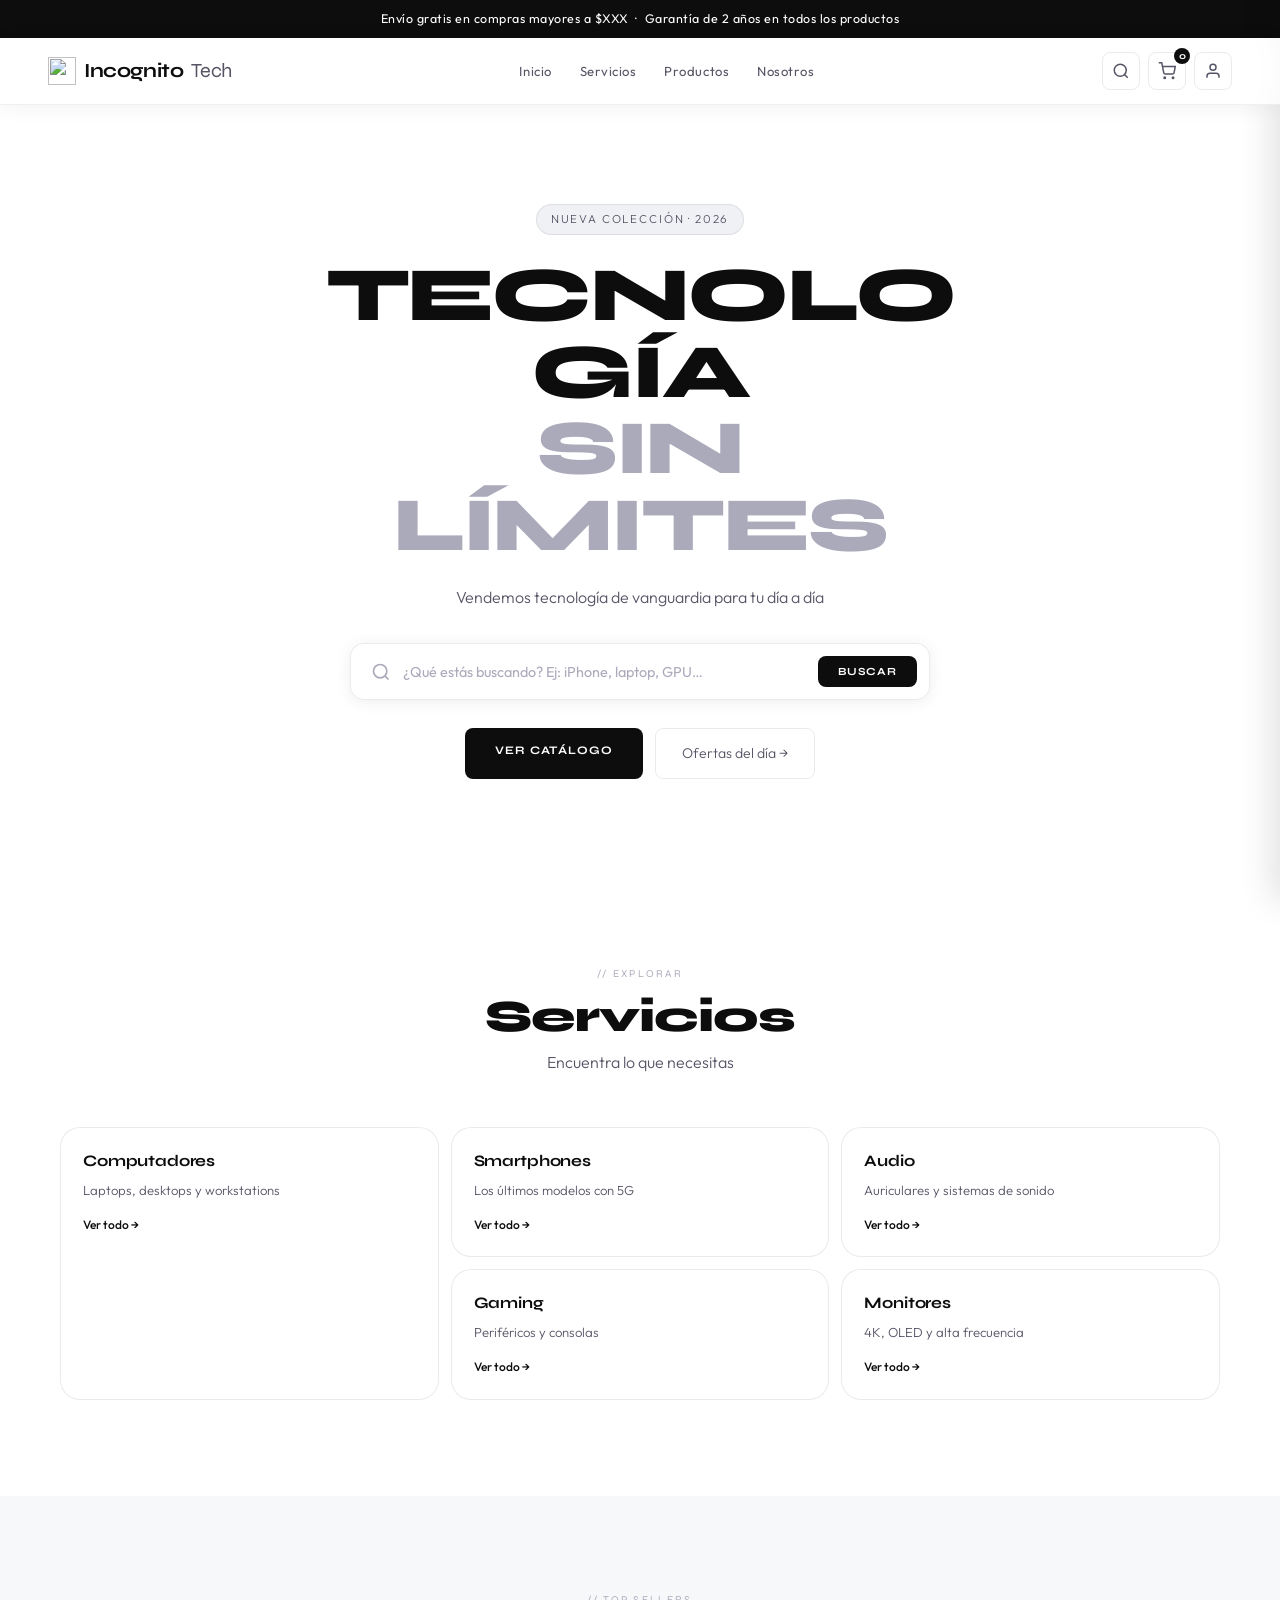
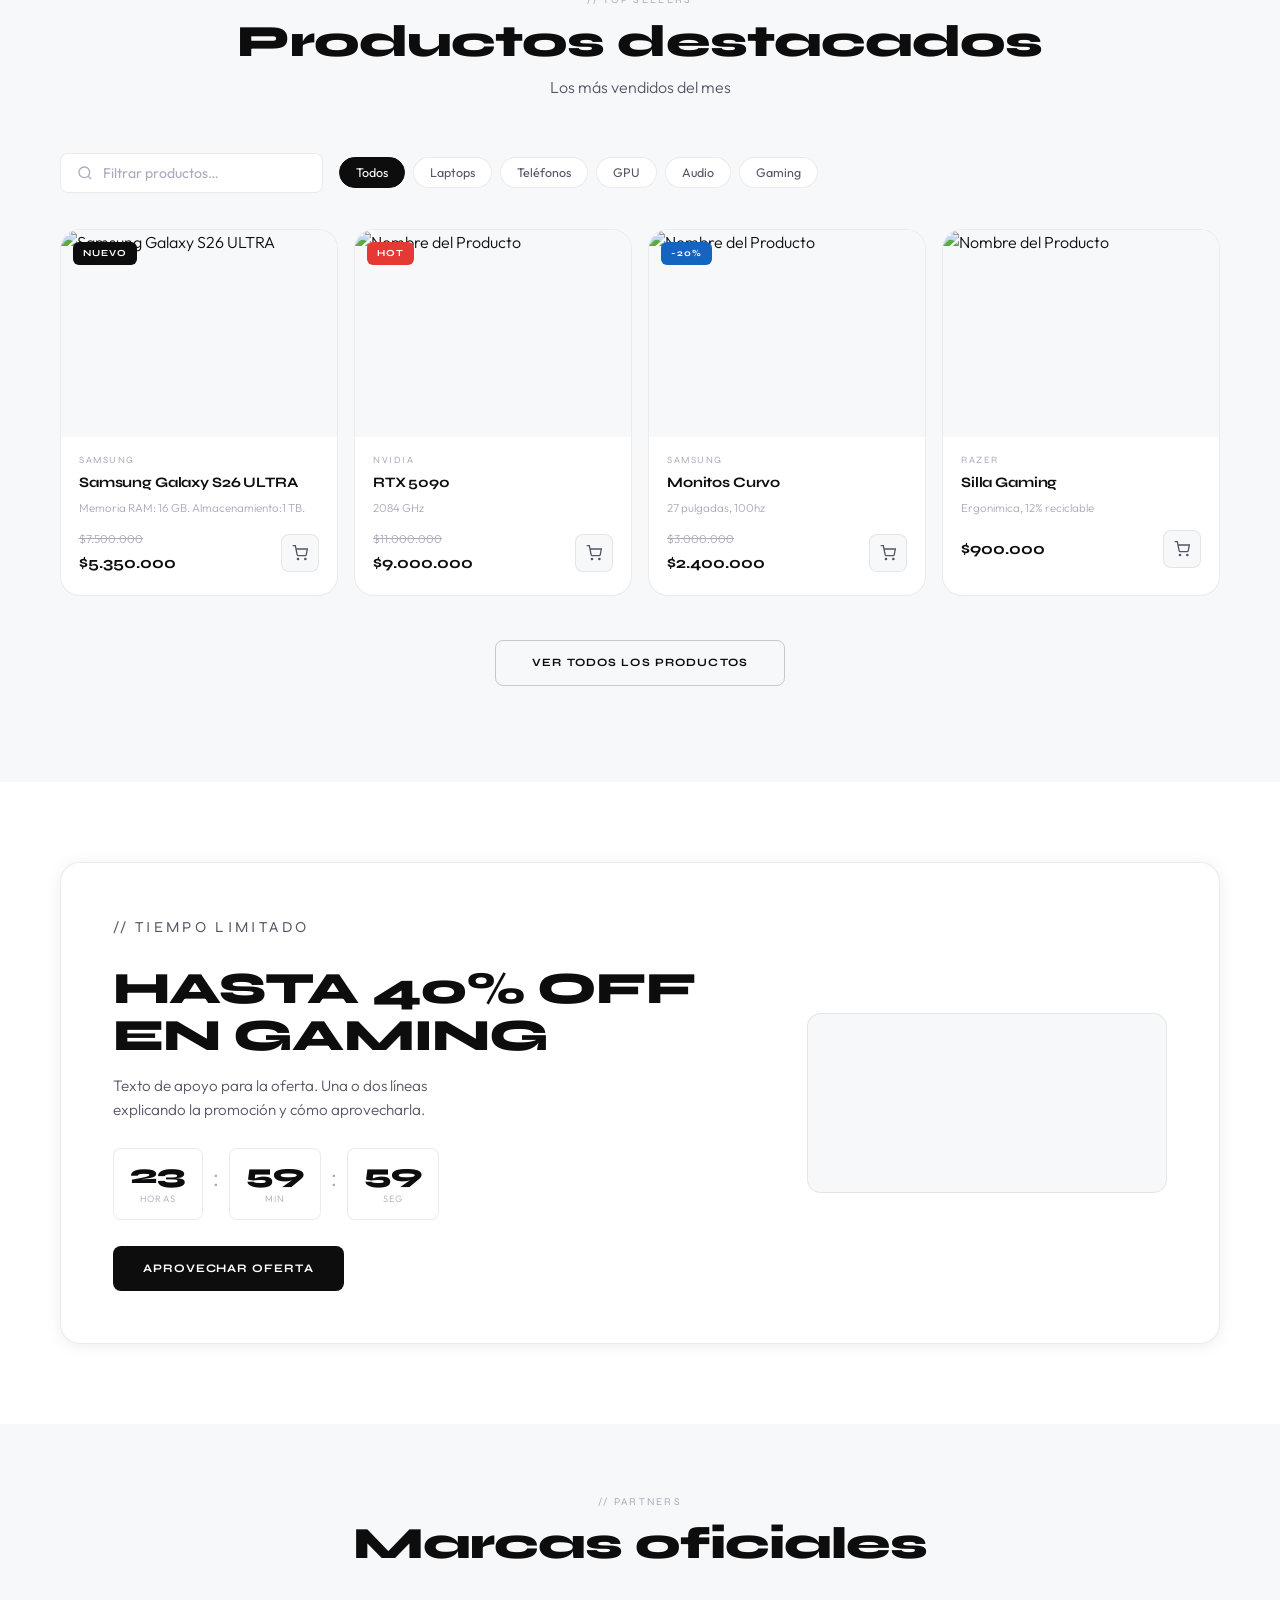
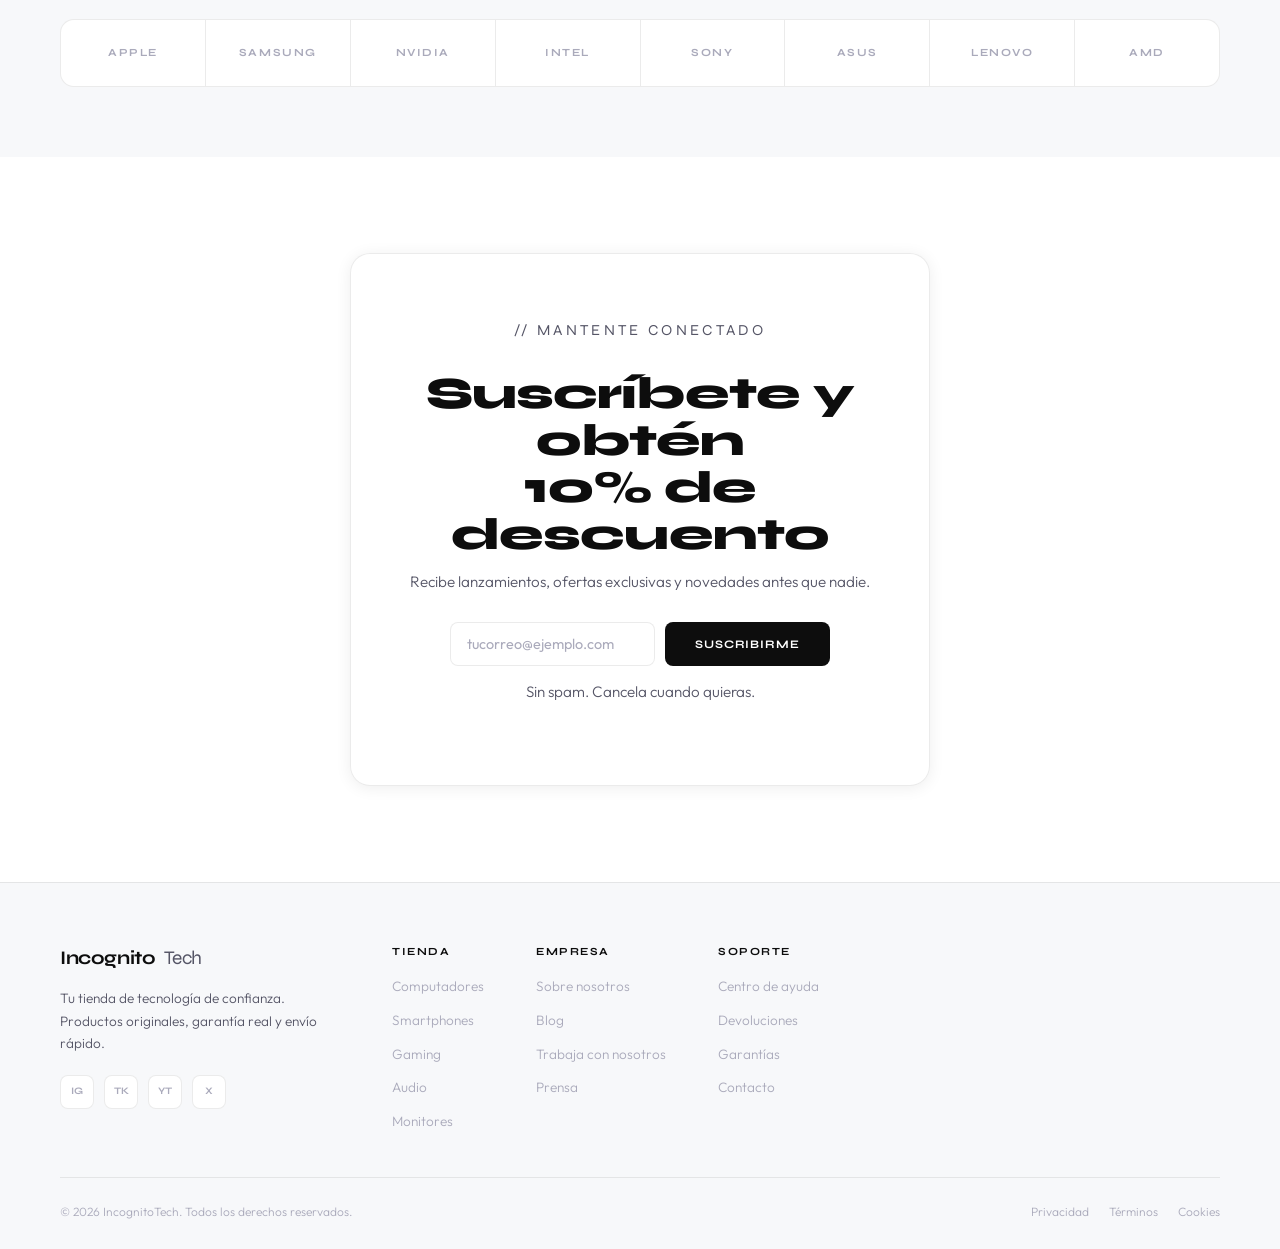
==== commit da756825: "UPDATE LOGO IMG" ====
--- a/index.html
+++ b/index.html
@@ -15,7 +15,7 @@
        BARRA SUPERIOR — Anuncio / Promoción
   ════════════════════════════════════════ -->
   <div class="topbar">
-    <span>Envío gratis en compras mayores a $50.000 &nbsp;·&nbsp; Garantía de 2 años en todos los productos</span>
+    <span> Envío gratis en compras mayores a $XXX &nbsp;·&nbsp; Garantía de 2 años en todos los productos</span>
   </div>
 
   <!-- ═══════════════════════════════════════
@@ -23,12 +23,12 @@
   ════════════════════════════════════════ -->
   <nav class="navbar" id="navbar">
     <div class="nav-logo">
-      <img src="https://res.cloudinary.com/dsbuubv6e/image/upload/v1781792299/incognitotech-logo_llvul4.png" alt="" class="nav-logo-img"> <!-- para el logo-->
+      <img src="https://res.cloudinary.com/dsbuubv6e/image/upload/v1781792498/incognitotech-logo_ma94pe.png" alt="" class="nav-logo-img"> <!-- para el logo-->
       Incognito<span>Tech</span>
     </div>
 
     <ul class="nav-links">
-      <li><a href="#hero" class="nav-active">Inicio</a></li>
+      <li><a href="#hero">Inicio</a></li>
       <li><a href="servicios.html">Servicios</a></li>
       <li><a href="productos.html">Productos</a></li>
       <li><a href="sobre_nosotros.html">Nosotros</a></li>
@@ -72,22 +72,12 @@
     </div>
   </nav>
 
-  <!-- Overlay oscuro detrás del panel mobile -->
-  <div class="mobile-overlay" id="mobileOverlay"></div>
-
   <!-- Mobile Menu -->
   <div class="mobile-menu" id="mobileMenu">
-    <button class="mobile-menu-close" id="mobileMenuClose" aria-label="Cerrar menú">
-      <svg width="16" height="16" fill="none" stroke="currentColor" stroke-width="2" viewBox="0 0 24 24">
-        <path d="M18 6 6 18M6 6l12 12"/>
-      </svg>
-    </button>
     <ul>
-      <li><a href="#hero" class="nav-active">Inicio</a></li>
-      <li><a href="servicios.html">Servicios</a></li>
-      <li><a href="productos.html">Productos</a></li>
-      <li><a href="#ofertas">Ofertas</a></li>
-      <li><a href="sobre_nosotros.html">Nosotros</a></li>
+      <li><a href="#hero">Inicio</a></li>
+      <li><a href="/servicios.html">Servicios</a></li>
+      <li><a href="/productos.html">Productos</a></li>
       <li><a href="#contacto">Contacto</a></li>
     </ul>
   </div>
@@ -103,7 +93,7 @@
         <em>SIN LÍMITES</em>
       </h1>
 
-      <p class="hero-subtitle">Vendemos tecnología de vanguardia para tu día a día</p>
+      <p class="hero-subtitle"> Vendemos tecnología de vanguardia para tu día a día</p>
 
       <!-- Barra de búsqueda HERO — visible y prominente -->
       <div class="hero-search-wrap">
@@ -118,10 +108,11 @@
 
       <!-- CTA buttons -->
       <div class="hero-cta">
-        <a href="productos.html" class="btn-primary">Ver catálogo</a>
+        <a href="/productos.html" class="btn-primary">Ver catálogo</a>
         <a href="#ofertas" class="btn-ghost">Ofertas del día →</a>
       </div>
     </div>
+
 
   </section>
 
@@ -337,7 +328,7 @@
         <!-- EDITA -->
         <p class="section-tag">// Tiempo limitado</p>
         <h2>HASTA <span class="accent">40% OFF</span><br/>EN GAMING</h2>
-        <p>Parce, no te pierdas nuestros descuentos, para que tengas lo ultimo en tecnología.</p>
+        <p>Texto de apoyo para la oferta. Una o dos líneas explicando la promoción y cómo aprovecharla.</p>
 
         <!-- COUNTDOWN — los números los actualiza el JS -->
         <div class="countdown">
@@ -441,150 +432,5 @@
       </div>
     </div>
   </footer>
-
-  <!-- ═══════════════════════════════════════
-       JAVASCRIPT
-  ════════════════════════════════════════ -->
-  <script>
-    /* ── Navbar scroll ── */
-    const navbar = document.getElementById('navbar');
-    window.addEventListener('scroll', () => {
-      navbar.classList.toggle('scrolled', window.scrollY > 60);
-    });
-
-    /* ── Hamburger / Panel lateral mobile ── */
-    const hamburger      = document.getElementById('hamburger');
-    const mobileMenu      = document.getElementById('mobileMenu');
-    const mobileOverlay   = document.getElementById('mobileOverlay');
-    const mobileMenuClose = document.getElementById('mobileMenuClose');
-
-    function openMobileMenu() {
-      hamburger.classList.add('open');
-      mobileMenu.classList.add('open');
-      mobileOverlay.classList.add('open');
-      document.body.style.overflow = 'hidden';
-    }
-    function closeMobileMenu() {
-      hamburger.classList.remove('open');
-      mobileMenu.classList.remove('open');
-      mobileOverlay.classList.remove('open');
-      document.body.style.overflow = '';
-    }
-
-    hamburger.addEventListener('click', () => {
-      mobileMenu.classList.contains('open') ? closeMobileMenu() : openMobileMenu();
-    });
-    mobileMenuClose.addEventListener('click', closeMobileMenu);
-    mobileOverlay.addEventListener('click', closeMobileMenu);
-    mobileMenu.querySelectorAll('a').forEach(a => a.addEventListener('click', closeMobileMenu));
-
-    /* ── Búsqueda navbar (toggle) ── */
-    const searchToggle    = document.getElementById('searchToggle');
-    const navSearchExpand = document.getElementById('navSearchExpand');
-    searchToggle.addEventListener('click', () => {
-      navSearchExpand.classList.toggle('open');
-      if (navSearchExpand.classList.contains('open')) {
-        document.getElementById('navSearchInput').focus();
-      }
-    });
-    document.addEventListener('click', (e) => {
-      if (!e.target.closest('#navSearchWrap')) {
-        navSearchExpand.classList.remove('open');
-      }
-    });
-
-    /* ── Búsqueda Hero ──
-       EDITA: reemplaza este array con tus productos reales */
-    const PRODUCTS = [
-      { name: 'Samsung Galaxy S26 ULTRA', cat: 'Smartphone', price: '$5.350.000' },
-      { name: 'RTX 5090', cat: 'GPU', price: '$9.000.000' },
-      { name: 'Monitor Curvo Samsung', cat: 'Monitor', price: '$2.400.000' },
-      { name: 'Silla Gaming Razer', cat: 'Gaming', price: '$900.000' },
-    ];
-
-    const heroSearchInput = document.getElementById('heroSearchInput');
-    const navSearchInput  = document.getElementById('navSearchInput');
-    const navSearchResults = document.getElementById('navSearchResults');
-
-    function renderResults(query, container) {
-      const q = query.toLowerCase().trim();
-      container.innerHTML = '';
-      if (!q) return;
-      const matches = PRODUCTS.filter(p => p.name.toLowerCase().includes(q));
-      matches.forEach(p => {
-        const item = document.createElement('div');
-        item.className = 'search-result-item';
-        item.innerHTML = `<span>${p.name}</span><strong>${p.price}</strong>`;
-        container.appendChild(item);
-      });
-    }
-
-    if (navSearchInput) {
-      navSearchInput.addEventListener('input', () => renderResults(navSearchInput.value, navSearchResults));
-    }
-
-    /* ── Filtro de productos (chips) ── */
-    const chips     = document.querySelectorAll('.chip');
-    const prodCards = document.querySelectorAll('.prod-card');
-    chips.forEach(chip => {
-      chip.addEventListener('click', () => {
-        chips.forEach(c => c.classList.remove('active'));
-        chip.classList.add('active');
-        const cat = chip.dataset.cat;
-        prodCards.forEach(card => {
-          const show = cat === 'all' || card.dataset.cat === cat;
-          card.style.opacity = show ? '1' : '0.25';
-          card.style.pointerEvents = show ? '' : 'none';
-        });
-      });
-    });
-
-    /* ── Filtro de productos (búsqueda) ── */
-    const prodFilterInput = document.getElementById('prodFilterInput');
-    if (prodFilterInput) {
-      prodFilterInput.addEventListener('input', () => {
-        const q = prodFilterInput.value.toLowerCase();
-        prodCards.forEach(card => {
-          const name  = card.querySelector('.prod-name')?.textContent.toLowerCase() || '';
-          const brand = card.querySelector('.prod-brand')?.textContent.toLowerCase() || '';
-          card.style.opacity = (name + brand).includes(q) ? '1' : '0.2';
-        });
-      });
-    }
-
-    /* ── Carrito: feedback visual ── */
-    document.querySelectorAll('.btn-add-cart').forEach(btn => {
-      btn.addEventListener('click', function () {
-        const badge = document.querySelector('.cart-badge');
-        if (badge) badge.textContent = parseInt(badge.textContent || 0) + 1;
-        const originalHTML = this.innerHTML;
-        this.classList.add('added');
-        this.textContent = '✓';
-        setTimeout(() => {
-          this.classList.remove('added');
-          this.innerHTML = originalHTML;
-        }, 1400);
-      });
-    });
-
-    /* ── Countdown oferta ── */
-    function updateCountdown() {
-      const h = document.getElementById('cd-h');
-      const m = document.getElementById('cd-m');
-      const s = document.getElementById('cd-s');
-      if (!h || !m || !s) return;
-      let sec = parseInt(s.textContent);
-      let min = parseInt(m.textContent);
-      let hrs = parseInt(h.textContent);
-      sec--;
-      if (sec < 0) { sec = 59; min--; }
-      if (min < 0) { min = 59; hrs--; }
-      if (hrs < 0)   hrs = 23;
-      s.textContent = String(sec).padStart(2, '0');
-      m.textContent = String(min).padStart(2, '0');
-      h.textContent = String(hrs).padStart(2, '0');
-    }
-    setInterval(updateCountdown, 1000);
-  </script>
 </body>
-</html>+</html>
--- a/styles.css
+++ b/styles.css
@@ -255,81 +255,118 @@
 }
 .nav-search-expand input::placeholder { color: var(--text-3); }
 
-/* ── Hamburger: solo existe para JS, no visible ── */
-.hamburger { display: none; }
-
-/* ══════════════════════════════════════════════════
-   NAVBAR MOBILE — SIN HAMBURGUESA
-   Diseño de 2 filas:
-   Fila 1: Logo | Acciones
-   Fila 2: Links centrados (scroll horizontal si es necesario)
+/* ── Hamburger ── */
+.hamburger {
+  display: none;
+  flex-direction: column;
+  justify-content: center;
+  gap: 5px;
+  background: none;
+  border: none;
+  cursor: pointer;
+  padding: 6px;
+  width: 38px;
+  height: 38px;
+  flex-shrink: 0;
+}
+.hamburger span {
+  display: block;
+  width: 20px;
+  height: 2px;
+  background: var(--text-1);
+  border-radius: 2px;
+  transition: transform 0.3s, opacity 0.3s;
+}
+.hamburger.open span:nth-child(1) { transform: translateY(7px) rotate(45deg); }
+.hamburger.open span:nth-child(2) { opacity: 0; }
+.hamburger.open span:nth-child(3) { transform: translateY(-7px) rotate(-45deg); }
+
+/* ══════════════════════════════════════════════════
+   NAVBAR MOBILE — CON HAMBURGUESA
+   Fila única: Logo | Acciones + Hamburguesa
+   Los links se mueven al panel lateral .mobile-menu
 ══════════════════════════════════════════════════ */
 @media (max-width: 860px) {
   .navbar {
-    flex-wrap: wrap;
-    padding: 12px 20px 0;
-    gap: 0;
-    /* Sin margin lateral — ocupa todo el ancho */
+    padding: 12px 20px;
     margin: 0;
     border-radius: 0;
   }
 
-  /* Fila 1: logo y acciones */
-  .nav-logo {
-    order: 1;
-    font-size: 1.1rem;
-    padding-bottom: 12px;
-  }
-  .nav-actions {
-    order: 2;
-    margin-left: auto;
-    padding-bottom: 12px;
-    gap: 6px;
-  }
+  /* Los links de escritorio se ocultan: viven en el panel lateral */
+  .nav-links { display: none; }
+
+  .nav-logo { font-size: 1.1rem; }
+  .nav-actions { gap: 6px; }
   .nav-icon-btn { width: 34px; height: 34px; }
 
-  /* Fila 2: links siempre visibles, scroll horizontal */
-  .nav-links {
-    order: 3;
-    width: 100%;
-    justify-content: flex-start;
-    gap: 0;
-    overflow-x: auto;
-    scrollbar-width: none;
-    border-top: 1px solid var(--glass-border);
-    padding: 0;
-    -webkit-overflow-scrolling: touch;
-  }
-  .nav-links::-webkit-scrollbar { display: none; }
-
-  .nav-links li { flex-shrink: 0; }
-  .nav-links a {
-    display: block;
-    padding: 11px 16px;
-    font-size: 0.8rem;
-    color: var(--text-2);
-  }
-  .nav-links a::after { display: none; }
-  .nav-links a:hover,
-  .nav-links .nav-active { color: var(--text-1); background: var(--bg-2); }
-}
-
-/* Mobile menu panel — se puede quitar, pero lo dejamos por compatibilidad */
+  .hamburger { display: flex; }
+}
+
+/* ── Overlay oscuro detrás del panel ── */
+.mobile-overlay {
+  display: none;
+  position: fixed;
+  inset: 0;
+  background: rgba(0, 0, 0, 0.45);
+  z-index: 790;
+  opacity: 0;
+  transition: opacity 0.3s;
+}
+@media (max-width: 860px) {
+  .mobile-overlay { display: block; pointer-events: none; }
+  .mobile-overlay.open { opacity: 1; pointer-events: all; }
+}
+
+/* ── Panel lateral de navegación ── */
 .mobile-menu {
   position: fixed;
   inset: 0 0 0 auto;
-  width: 280px;
+  width: min(300px, 80vw);
+  max-width: 100%;
   background: var(--bg);
   border-left: 1px solid var(--glass-border);
   z-index: 800;
-  padding: 80px 32px 40px;
+  padding: 90px 32px 40px;
   transform: translateX(100%);
   transition: transform 0.35s cubic-bezier(.4,0,.2,1);
+  overflow-y: auto;
+  box-shadow: -8px 0 32px rgba(0, 0, 0, 0.12);
 }
 .mobile-menu.open { transform: translateX(0); }
-.mobile-menu ul { display: flex; flex-direction: column; gap: 20px; }
-.mobile-menu a { font-family: var(--f-title); font-size: 1rem; color: var(--text-2); }
-.mobile-menu a:hover { color: var(--text-1); }
+.mobile-menu ul {
+  display: flex;
+  flex-direction: column;
+  gap: 6px;
+}
+.mobile-menu a {
+  display: block;
+  font-family: var(--f-title);
+  font-size: 1.05rem;
+  font-weight: 600;
+  color: var(--text-2);
+  padding: 12px 4px;
+  border-bottom: 1px solid var(--glass-border);
+  transition: color 0.2s;
+}
+.mobile-menu a:hover,
+.mobile-menu .nav-active { color: var(--text-1); }
+.mobile-menu-close {
+  position: absolute;
+  top: 20px;
+  right: 20px;
+  width: 38px;
+  height: 38px;
+  background: var(--bg-2);
+  border: 1px solid var(--glass-border);
+  border-radius: var(--r);
+  display: flex;
+  align-items: center;
+  justify-content: center;
+  cursor: pointer;
+  color: var(--text-2);
+}
+.mobile-menu-close:hover { color: var(--text-1); background: var(--bg-3); }
 
 /* ══════════════════════════════════════════════════
    HERO
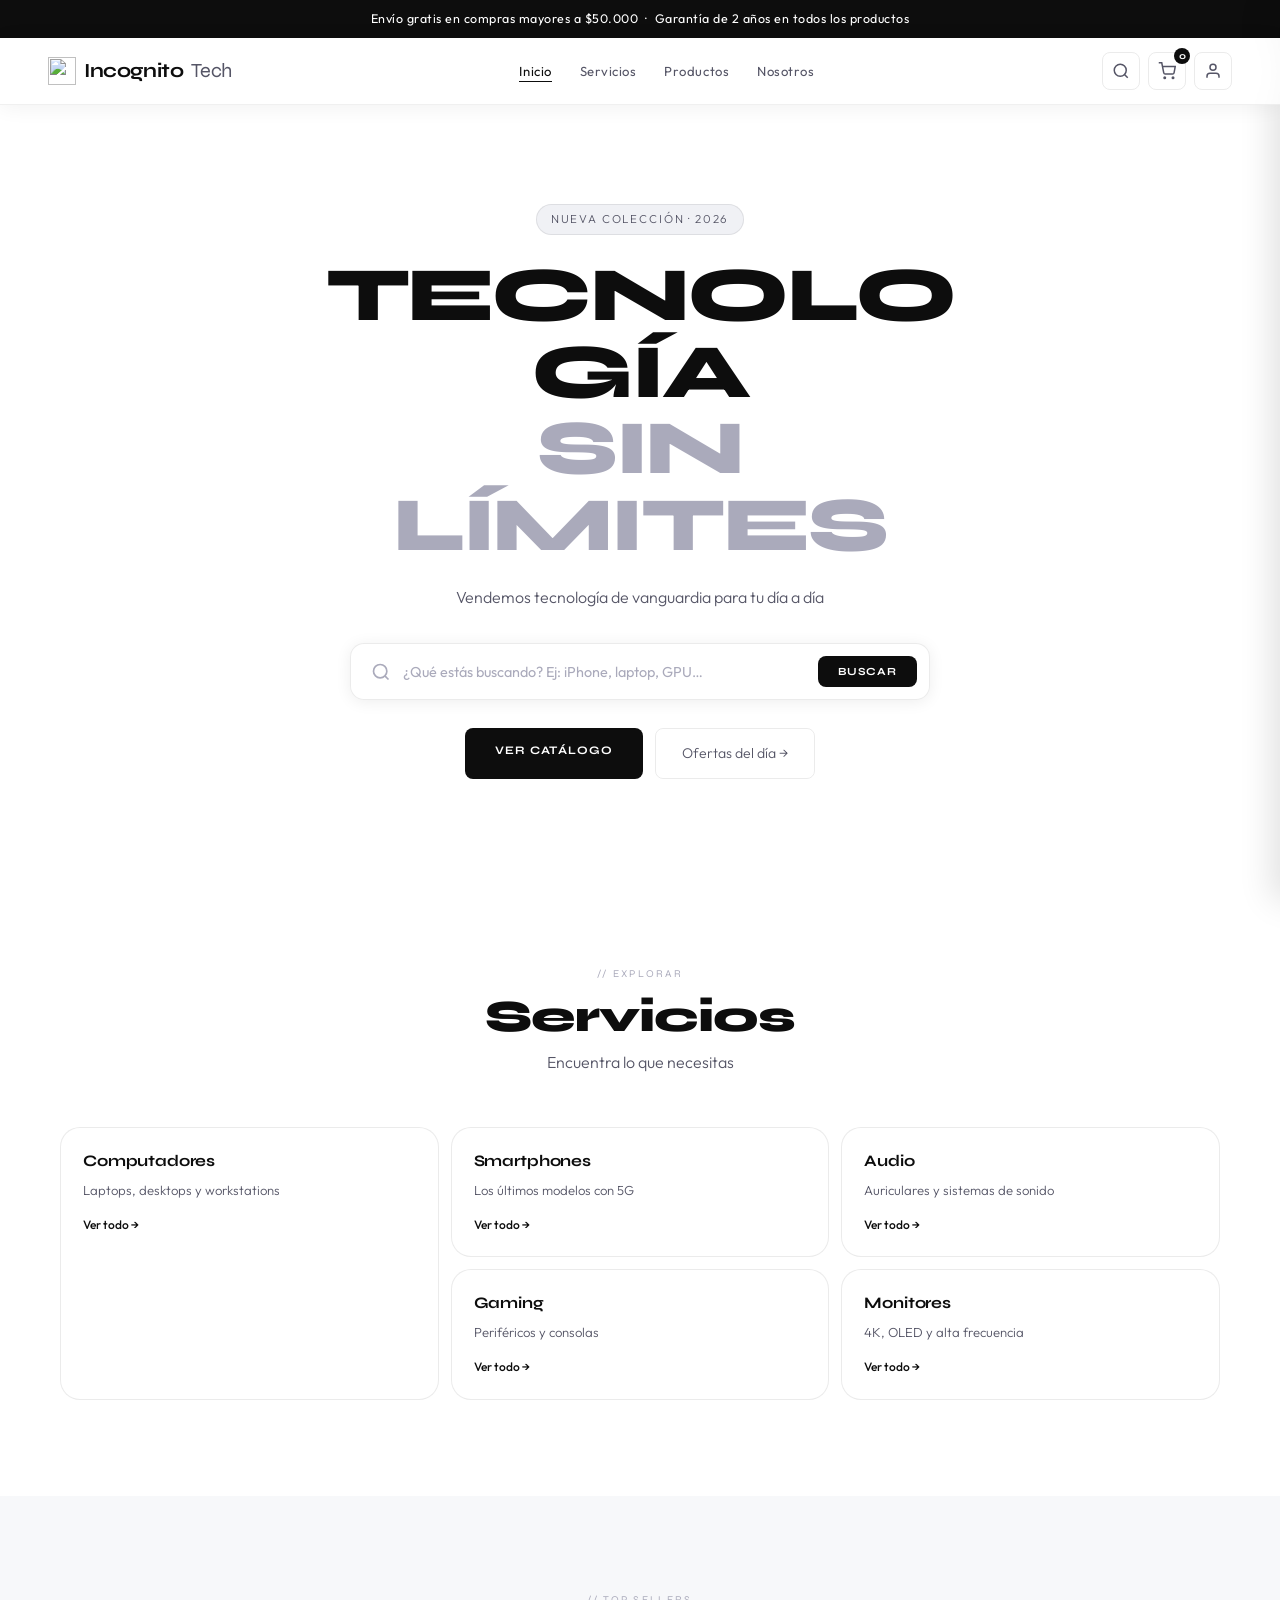
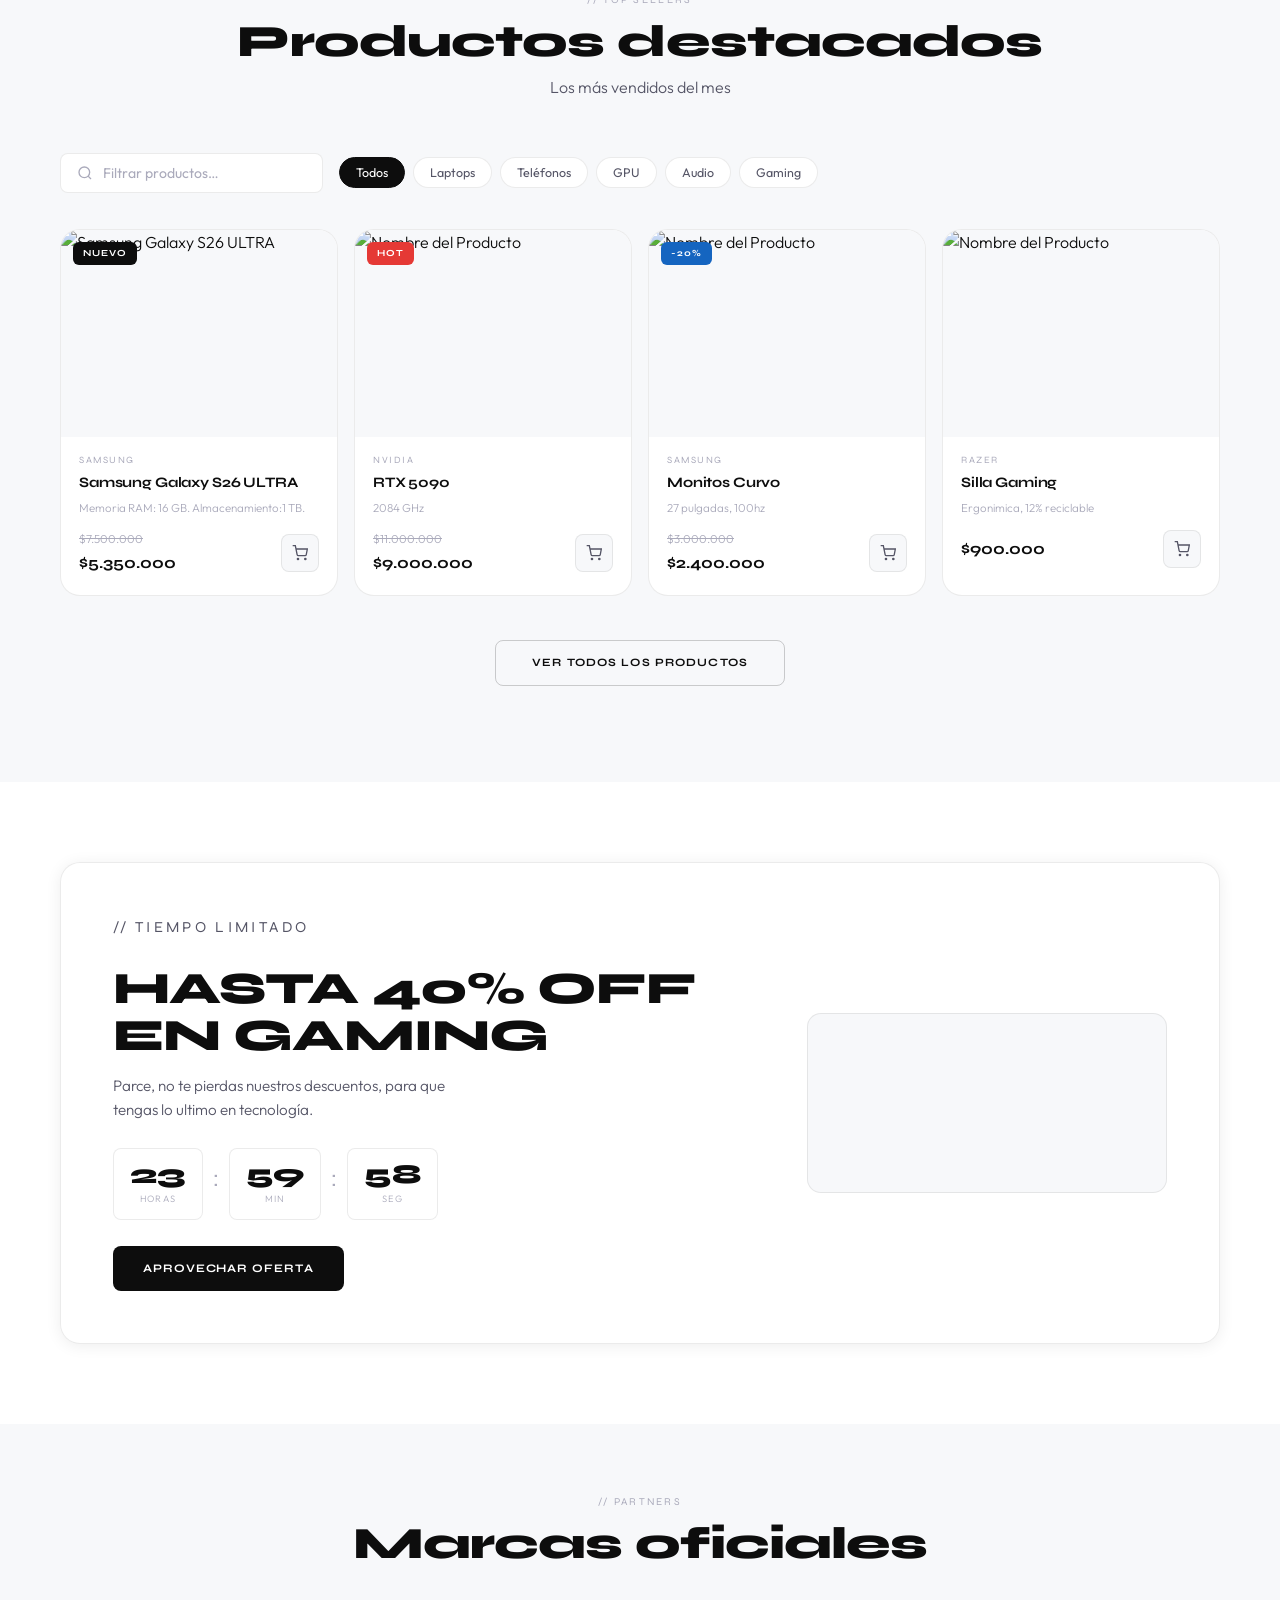
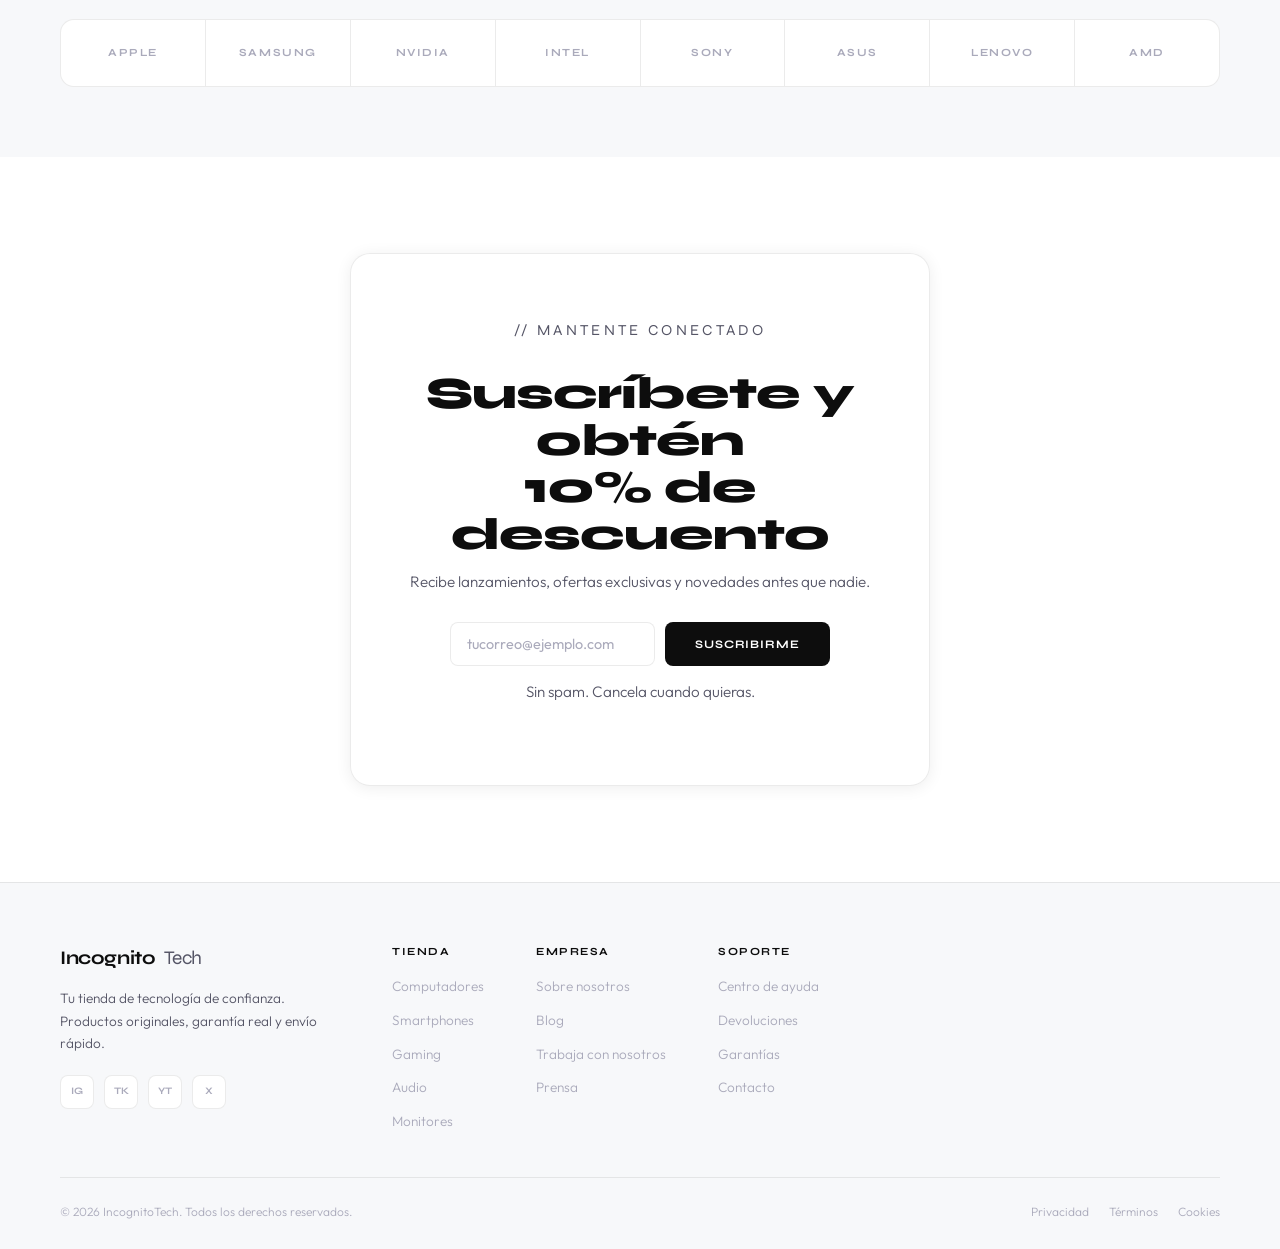
==== commit 08fd75cd: "Merge branch 'main' of https://github.com/UribeParaco90/IncognitoTech" ====
--- a/index.html
+++ b/index.html
@@ -15,7 +15,7 @@
        BARRA SUPERIOR — Anuncio / Promoción
   ════════════════════════════════════════ -->
   <div class="topbar">
-    <span> Envío gratis en compras mayores a $XXX &nbsp;·&nbsp; Garantía de 2 años en todos los productos</span>
+    <span>Envío gratis en compras mayores a $50.000 &nbsp;·&nbsp; Garantía de 2 años en todos los productos</span>
   </div>
 
   <!-- ═══════════════════════════════════════
@@ -28,7 +28,7 @@
     </div>
 
     <ul class="nav-links">
-      <li><a href="#hero">Inicio</a></li>
+      <li><a href="#hero" class="nav-active">Inicio</a></li>
       <li><a href="servicios.html">Servicios</a></li>
       <li><a href="productos.html">Productos</a></li>
       <li><a href="sobre_nosotros.html">Nosotros</a></li>
@@ -72,12 +72,22 @@
     </div>
   </nav>
 
+  <!-- Overlay oscuro detrás del panel mobile -->
+  <div class="mobile-overlay" id="mobileOverlay"></div>
+
   <!-- Mobile Menu -->
   <div class="mobile-menu" id="mobileMenu">
+    <button class="mobile-menu-close" id="mobileMenuClose" aria-label="Cerrar menú">
+      <svg width="16" height="16" fill="none" stroke="currentColor" stroke-width="2" viewBox="0 0 24 24">
+        <path d="M18 6 6 18M6 6l12 12"/>
+      </svg>
+    </button>
     <ul>
-      <li><a href="#hero">Inicio</a></li>
-      <li><a href="/servicios.html">Servicios</a></li>
-      <li><a href="/productos.html">Productos</a></li>
+      <li><a href="#hero" class="nav-active">Inicio</a></li>
+      <li><a href="servicios.html">Servicios</a></li>
+      <li><a href="productos.html">Productos</a></li>
+      <li><a href="#ofertas">Ofertas</a></li>
+      <li><a href="sobre_nosotros.html">Nosotros</a></li>
       <li><a href="#contacto">Contacto</a></li>
     </ul>
   </div>
@@ -93,7 +103,7 @@
         <em>SIN LÍMITES</em>
       </h1>
 
-      <p class="hero-subtitle"> Vendemos tecnología de vanguardia para tu día a día</p>
+      <p class="hero-subtitle">Vendemos tecnología de vanguardia para tu día a día</p>
 
       <!-- Barra de búsqueda HERO — visible y prominente -->
       <div class="hero-search-wrap">
@@ -108,11 +118,10 @@
 
       <!-- CTA buttons -->
       <div class="hero-cta">
-        <a href="/productos.html" class="btn-primary">Ver catálogo</a>
+        <a href="productos.html" class="btn-primary">Ver catálogo</a>
         <a href="#ofertas" class="btn-ghost">Ofertas del día →</a>
       </div>
     </div>
-
 
   </section>
 
@@ -328,7 +337,7 @@
         <!-- EDITA -->
         <p class="section-tag">// Tiempo limitado</p>
         <h2>HASTA <span class="accent">40% OFF</span><br/>EN GAMING</h2>
-        <p>Texto de apoyo para la oferta. Una o dos líneas explicando la promoción y cómo aprovecharla.</p>
+        <p>Parce, no te pierdas nuestros descuentos, para que tengas lo ultimo en tecnología.</p>
 
         <!-- COUNTDOWN — los números los actualiza el JS -->
         <div class="countdown">
@@ -432,5 +441,150 @@
       </div>
     </div>
   </footer>
+
+  <!-- ═══════════════════════════════════════
+       JAVASCRIPT
+  ════════════════════════════════════════ -->
+  <script>
+    /* ── Navbar scroll ── */
+    const navbar = document.getElementById('navbar');
+    window.addEventListener('scroll', () => {
+      navbar.classList.toggle('scrolled', window.scrollY > 60);
+    });
+
+    /* ── Hamburger / Panel lateral mobile ── */
+    const hamburger      = document.getElementById('hamburger');
+    const mobileMenu      = document.getElementById('mobileMenu');
+    const mobileOverlay   = document.getElementById('mobileOverlay');
+    const mobileMenuClose = document.getElementById('mobileMenuClose');
+
+    function openMobileMenu() {
+      hamburger.classList.add('open');
+      mobileMenu.classList.add('open');
+      mobileOverlay.classList.add('open');
+      document.body.style.overflow = 'hidden';
+    }
+    function closeMobileMenu() {
+      hamburger.classList.remove('open');
+      mobileMenu.classList.remove('open');
+      mobileOverlay.classList.remove('open');
+      document.body.style.overflow = '';
+    }
+
+    hamburger.addEventListener('click', () => {
+      mobileMenu.classList.contains('open') ? closeMobileMenu() : openMobileMenu();
+    });
+    mobileMenuClose.addEventListener('click', closeMobileMenu);
+    mobileOverlay.addEventListener('click', closeMobileMenu);
+    mobileMenu.querySelectorAll('a').forEach(a => a.addEventListener('click', closeMobileMenu));
+
+    /* ── Búsqueda navbar (toggle) ── */
+    const searchToggle    = document.getElementById('searchToggle');
+    const navSearchExpand = document.getElementById('navSearchExpand');
+    searchToggle.addEventListener('click', () => {
+      navSearchExpand.classList.toggle('open');
+      if (navSearchExpand.classList.contains('open')) {
+        document.getElementById('navSearchInput').focus();
+      }
+    });
+    document.addEventListener('click', (e) => {
+      if (!e.target.closest('#navSearchWrap')) {
+        navSearchExpand.classList.remove('open');
+      }
+    });
+
+    /* ── Búsqueda Hero ──
+       EDITA: reemplaza este array con tus productos reales */
+    const PRODUCTS = [
+      { name: 'Samsung Galaxy S26 ULTRA', cat: 'Smartphone', price: '$5.350.000' },
+      { name: 'RTX 5090', cat: 'GPU', price: '$9.000.000' },
+      { name: 'Monitor Curvo Samsung', cat: 'Monitor', price: '$2.400.000' },
+      { name: 'Silla Gaming Razer', cat: 'Gaming', price: '$900.000' },
+    ];
+
+    const heroSearchInput = document.getElementById('heroSearchInput');
+    const navSearchInput  = document.getElementById('navSearchInput');
+    const navSearchResults = document.getElementById('navSearchResults');
+
+    function renderResults(query, container) {
+      const q = query.toLowerCase().trim();
+      container.innerHTML = '';
+      if (!q) return;
+      const matches = PRODUCTS.filter(p => p.name.toLowerCase().includes(q));
+      matches.forEach(p => {
+        const item = document.createElement('div');
+        item.className = 'search-result-item';
+        item.innerHTML = `<span>${p.name}</span><strong>${p.price}</strong>`;
+        container.appendChild(item);
+      });
+    }
+
+    if (navSearchInput) {
+      navSearchInput.addEventListener('input', () => renderResults(navSearchInput.value, navSearchResults));
+    }
+
+    /* ── Filtro de productos (chips) ── */
+    const chips     = document.querySelectorAll('.chip');
+    const prodCards = document.querySelectorAll('.prod-card');
+    chips.forEach(chip => {
+      chip.addEventListener('click', () => {
+        chips.forEach(c => c.classList.remove('active'));
+        chip.classList.add('active');
+        const cat = chip.dataset.cat;
+        prodCards.forEach(card => {
+          const show = cat === 'all' || card.dataset.cat === cat;
+          card.style.opacity = show ? '1' : '0.25';
+          card.style.pointerEvents = show ? '' : 'none';
+        });
+      });
+    });
+
+    /* ── Filtro de productos (búsqueda) ── */
+    const prodFilterInput = document.getElementById('prodFilterInput');
+    if (prodFilterInput) {
+      prodFilterInput.addEventListener('input', () => {
+        const q = prodFilterInput.value.toLowerCase();
+        prodCards.forEach(card => {
+          const name  = card.querySelector('.prod-name')?.textContent.toLowerCase() || '';
+          const brand = card.querySelector('.prod-brand')?.textContent.toLowerCase() || '';
+          card.style.opacity = (name + brand).includes(q) ? '1' : '0.2';
+        });
+      });
+    }
+
+    /* ── Carrito: feedback visual ── */
+    document.querySelectorAll('.btn-add-cart').forEach(btn => {
+      btn.addEventListener('click', function () {
+        const badge = document.querySelector('.cart-badge');
+        if (badge) badge.textContent = parseInt(badge.textContent || 0) + 1;
+        const originalHTML = this.innerHTML;
+        this.classList.add('added');
+        this.textContent = '✓';
+        setTimeout(() => {
+          this.classList.remove('added');
+          this.innerHTML = originalHTML;
+        }, 1400);
+      });
+    });
+
+    /* ── Countdown oferta ── */
+    function updateCountdown() {
+      const h = document.getElementById('cd-h');
+      const m = document.getElementById('cd-m');
+      const s = document.getElementById('cd-s');
+      if (!h || !m || !s) return;
+      let sec = parseInt(s.textContent);
+      let min = parseInt(m.textContent);
+      let hrs = parseInt(h.textContent);
+      sec--;
+      if (sec < 0) { sec = 59; min--; }
+      if (min < 0) { min = 59; hrs--; }
+      if (hrs < 0)   hrs = 23;
+      s.textContent = String(sec).padStart(2, '0');
+      m.textContent = String(min).padStart(2, '0');
+      h.textContent = String(hrs).padStart(2, '0');
+    }
+    setInterval(updateCountdown, 1000);
+  </script>
 </body>
-</html>
+</html>
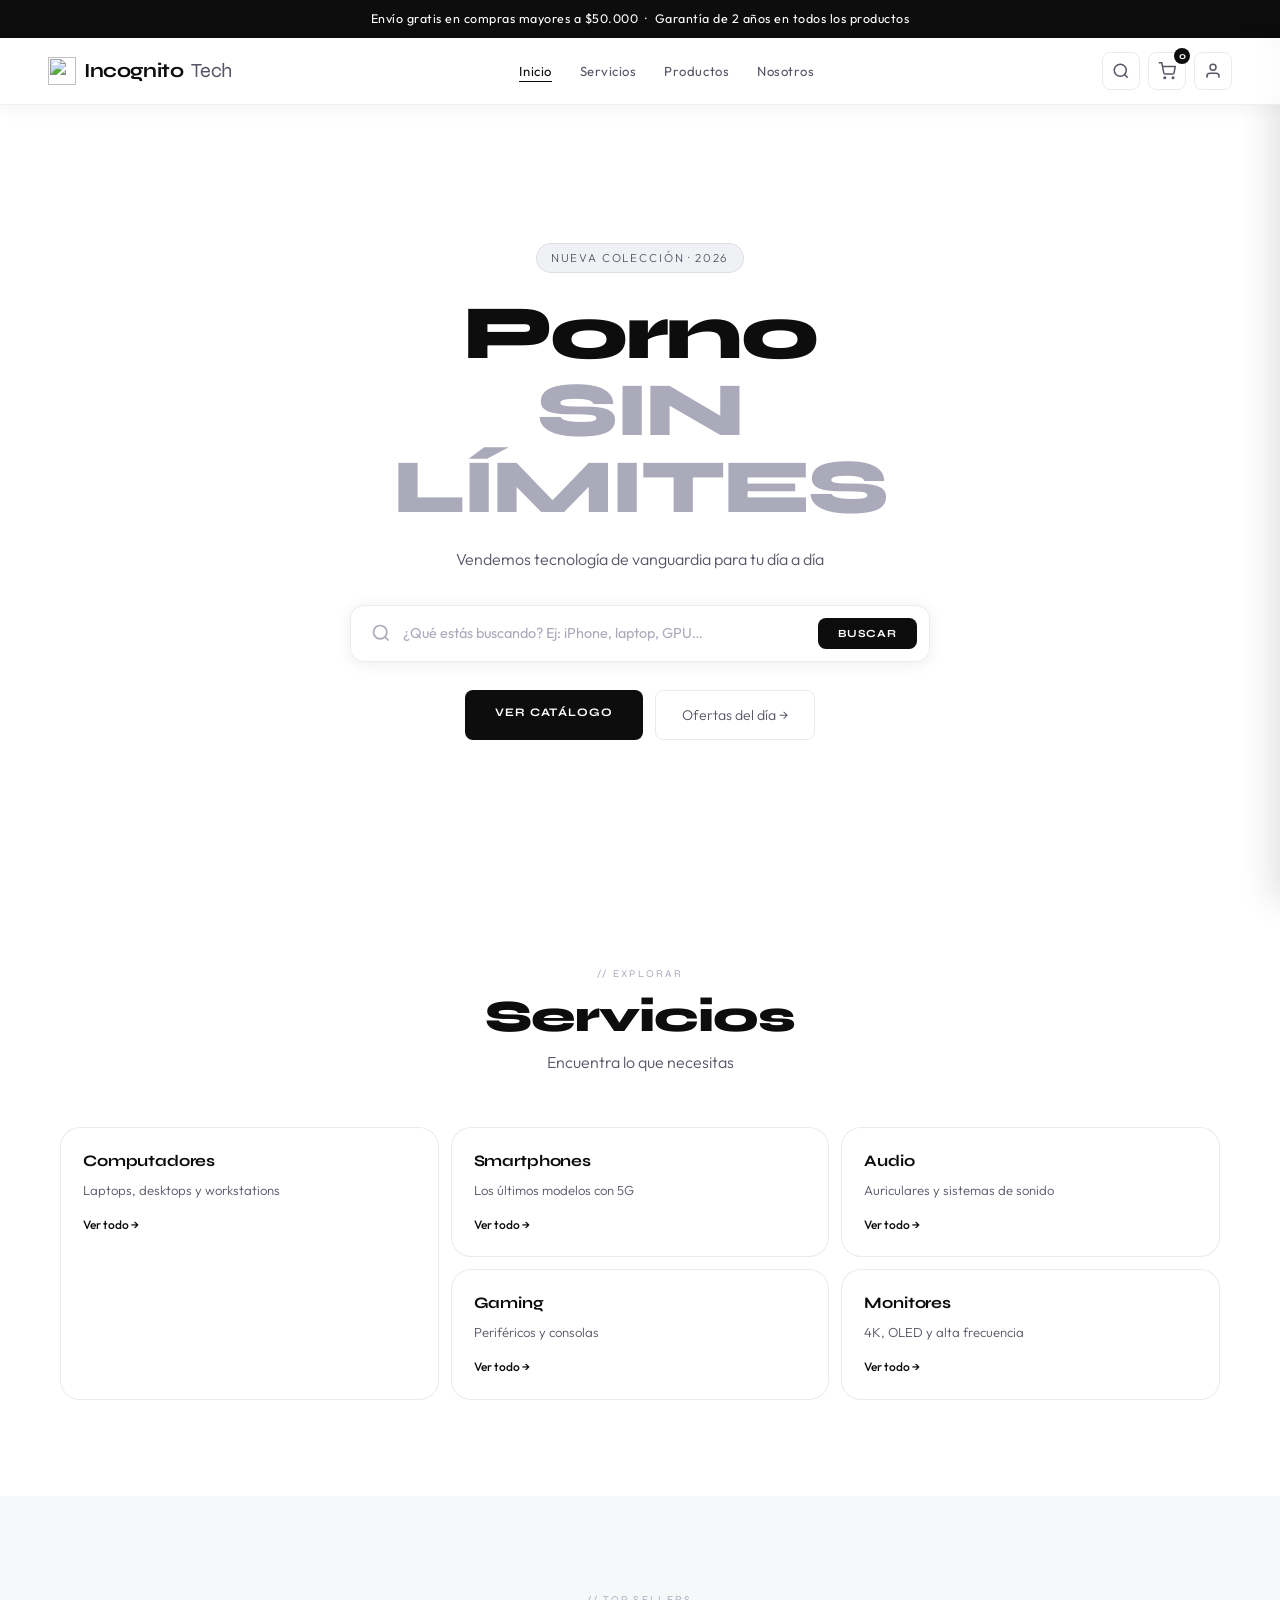
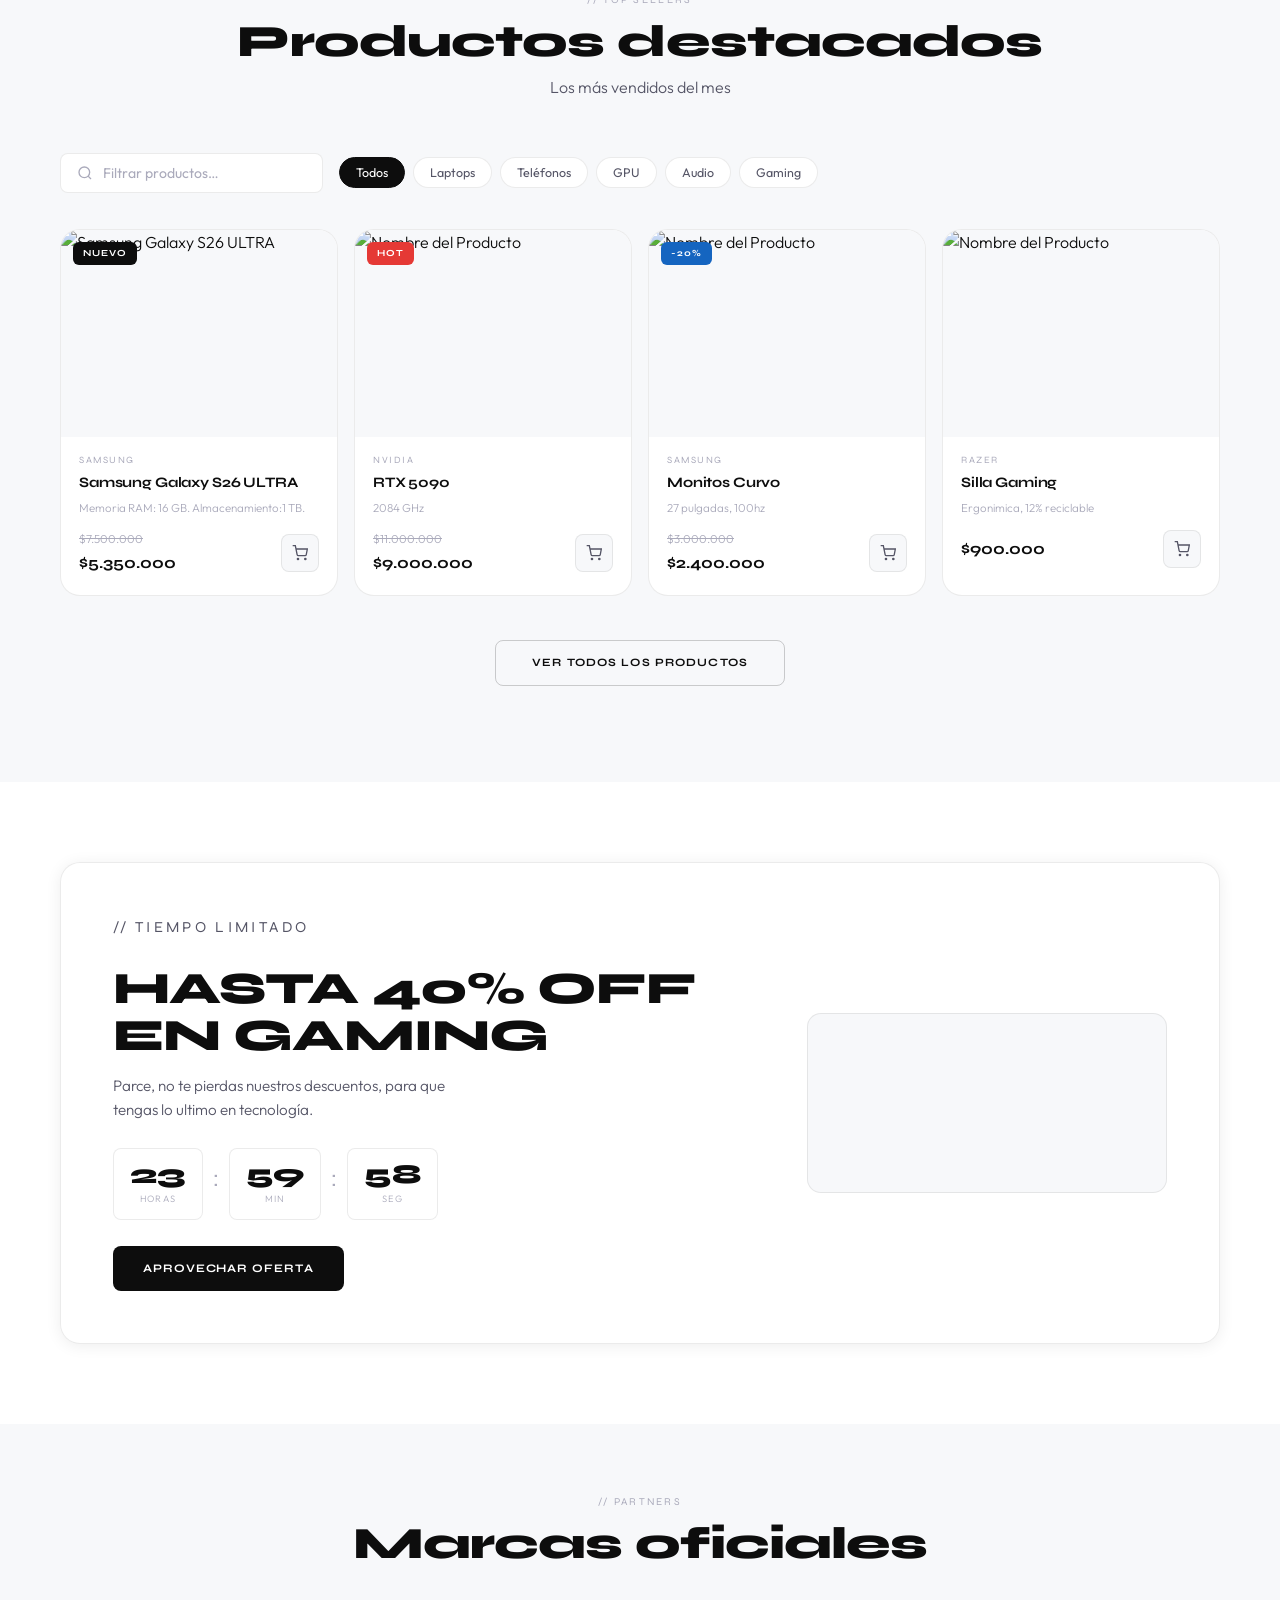
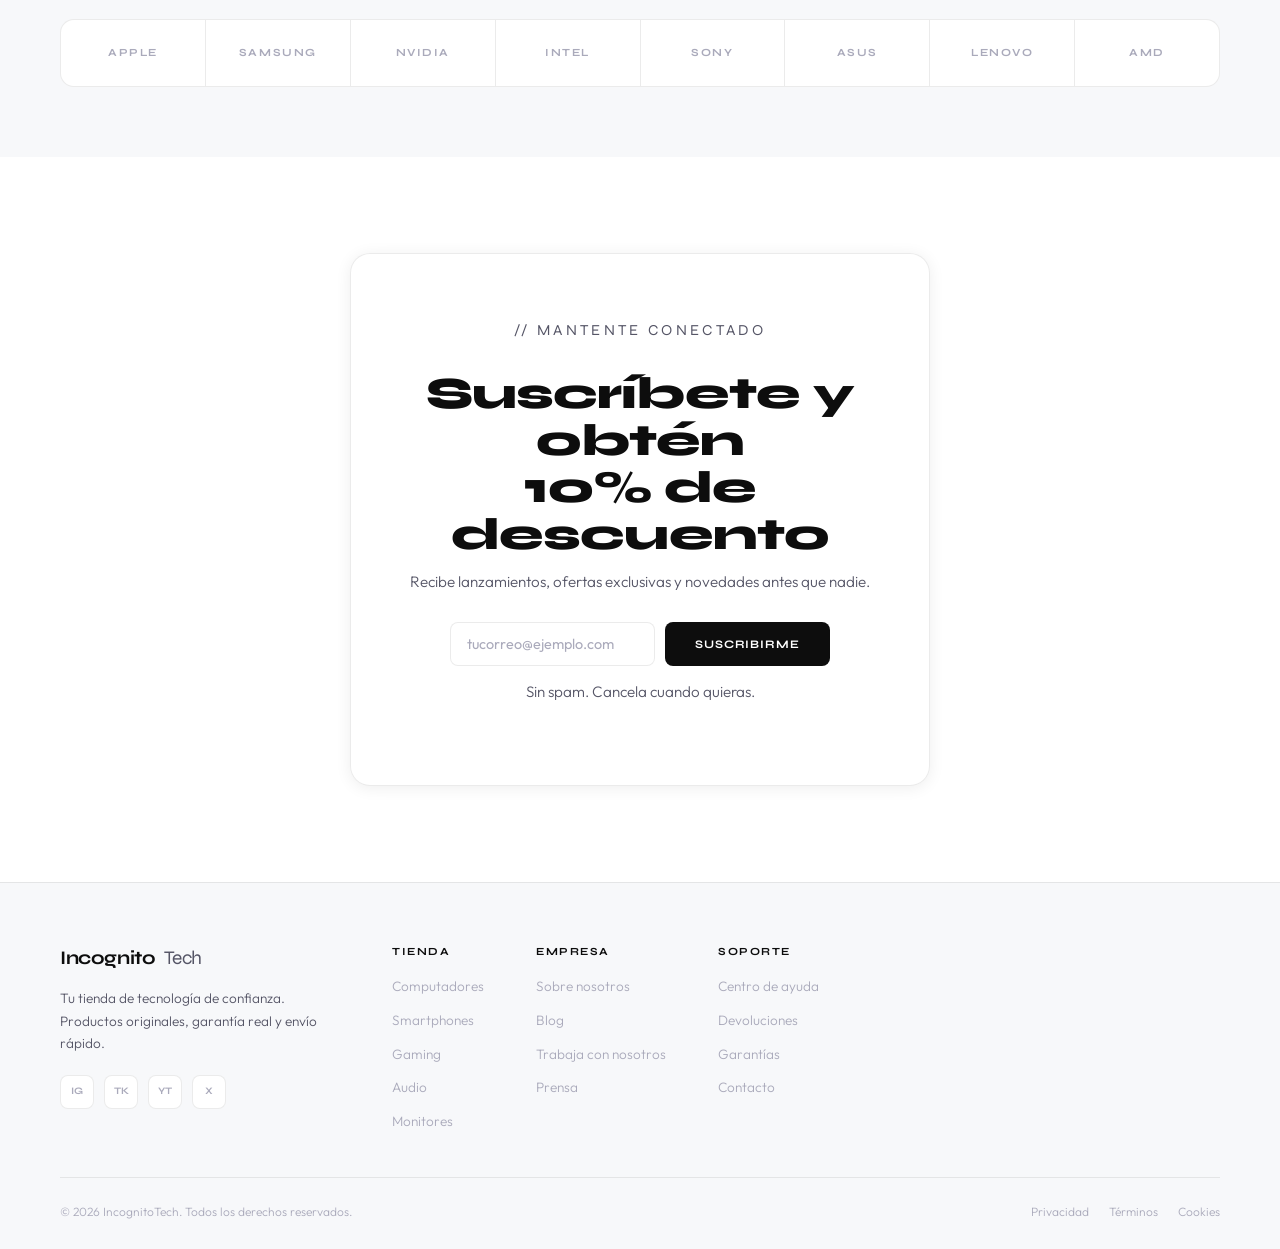
==== commit 5fa722a4: "Update index.html" ====
--- a/index.html
+++ b/index.html
@@ -99,7 +99,7 @@
       <p class="hero-tag">Nueva colección · 2026</p>
 
       <h1 class="hero-title">
-        TECNOLOGÍA<br/>
+        Porno <br/>
         <em>SIN LÍMITES</em>
       </h1>
 
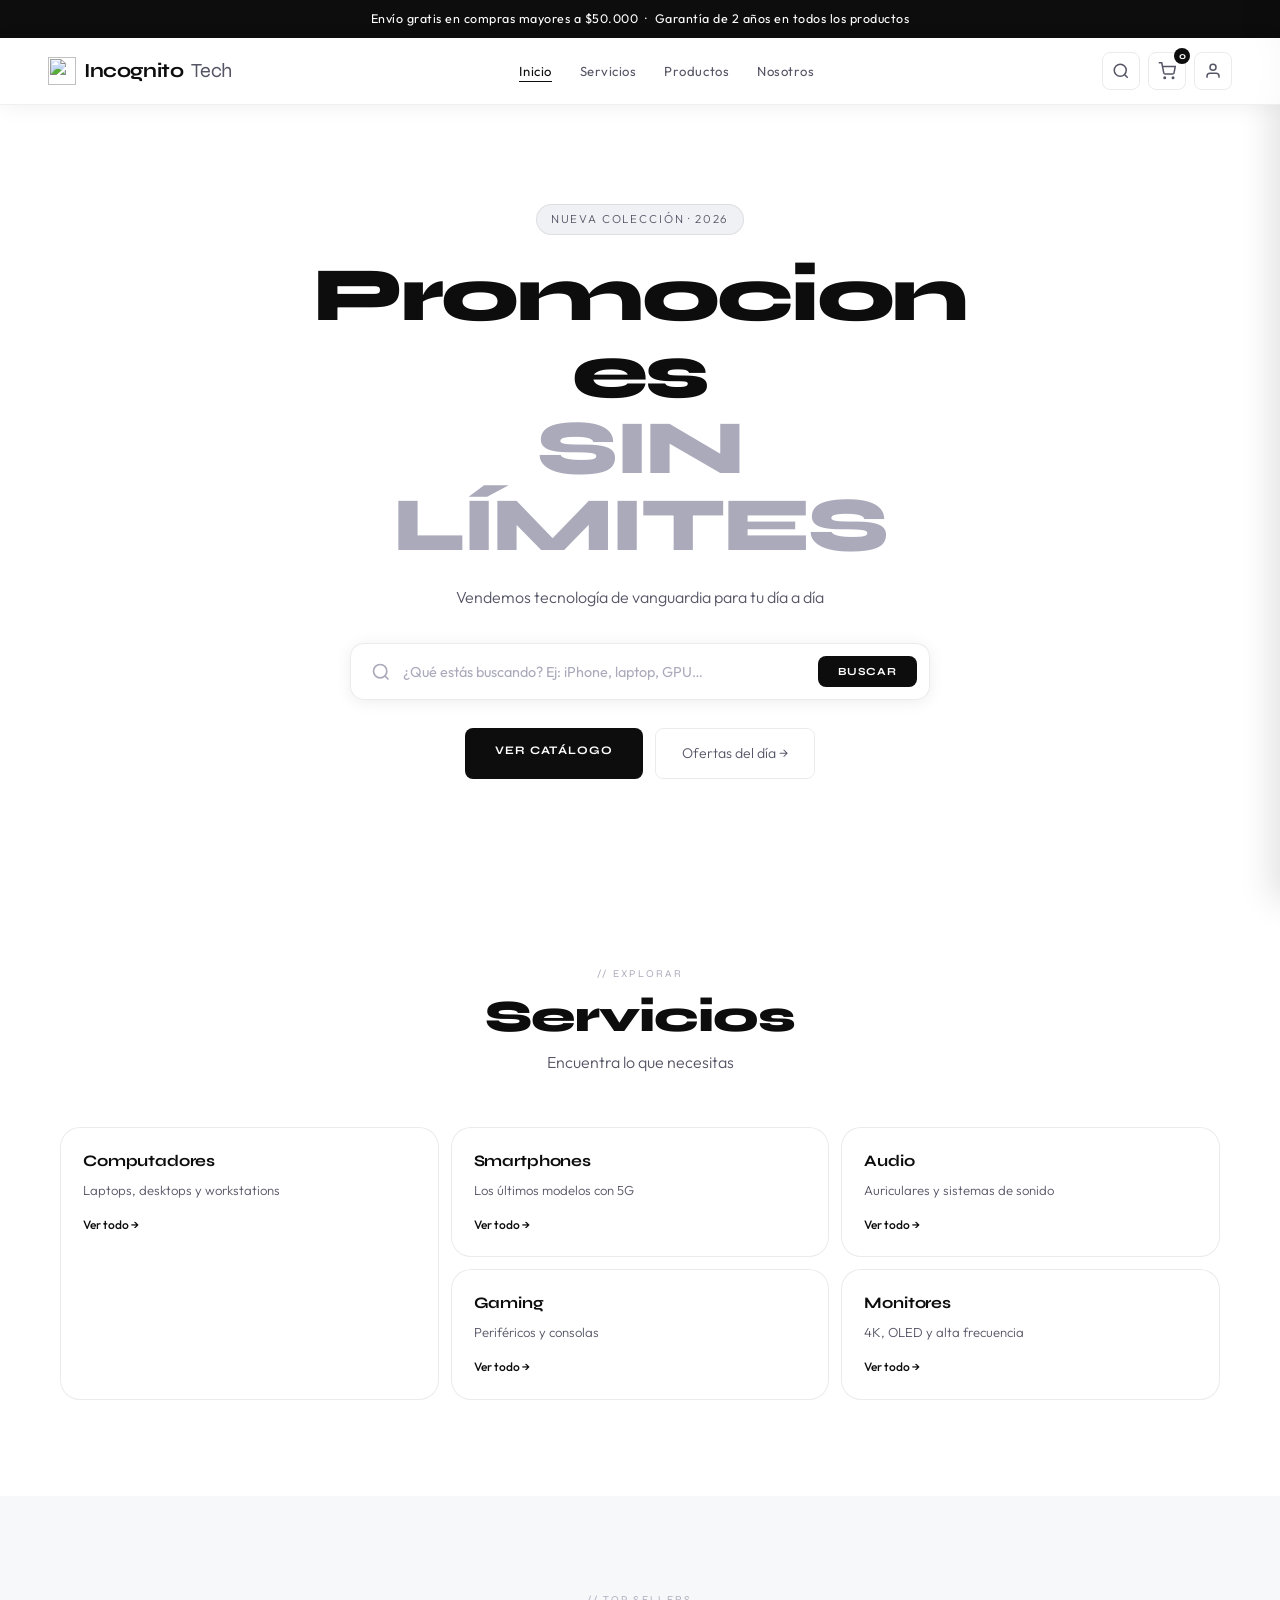
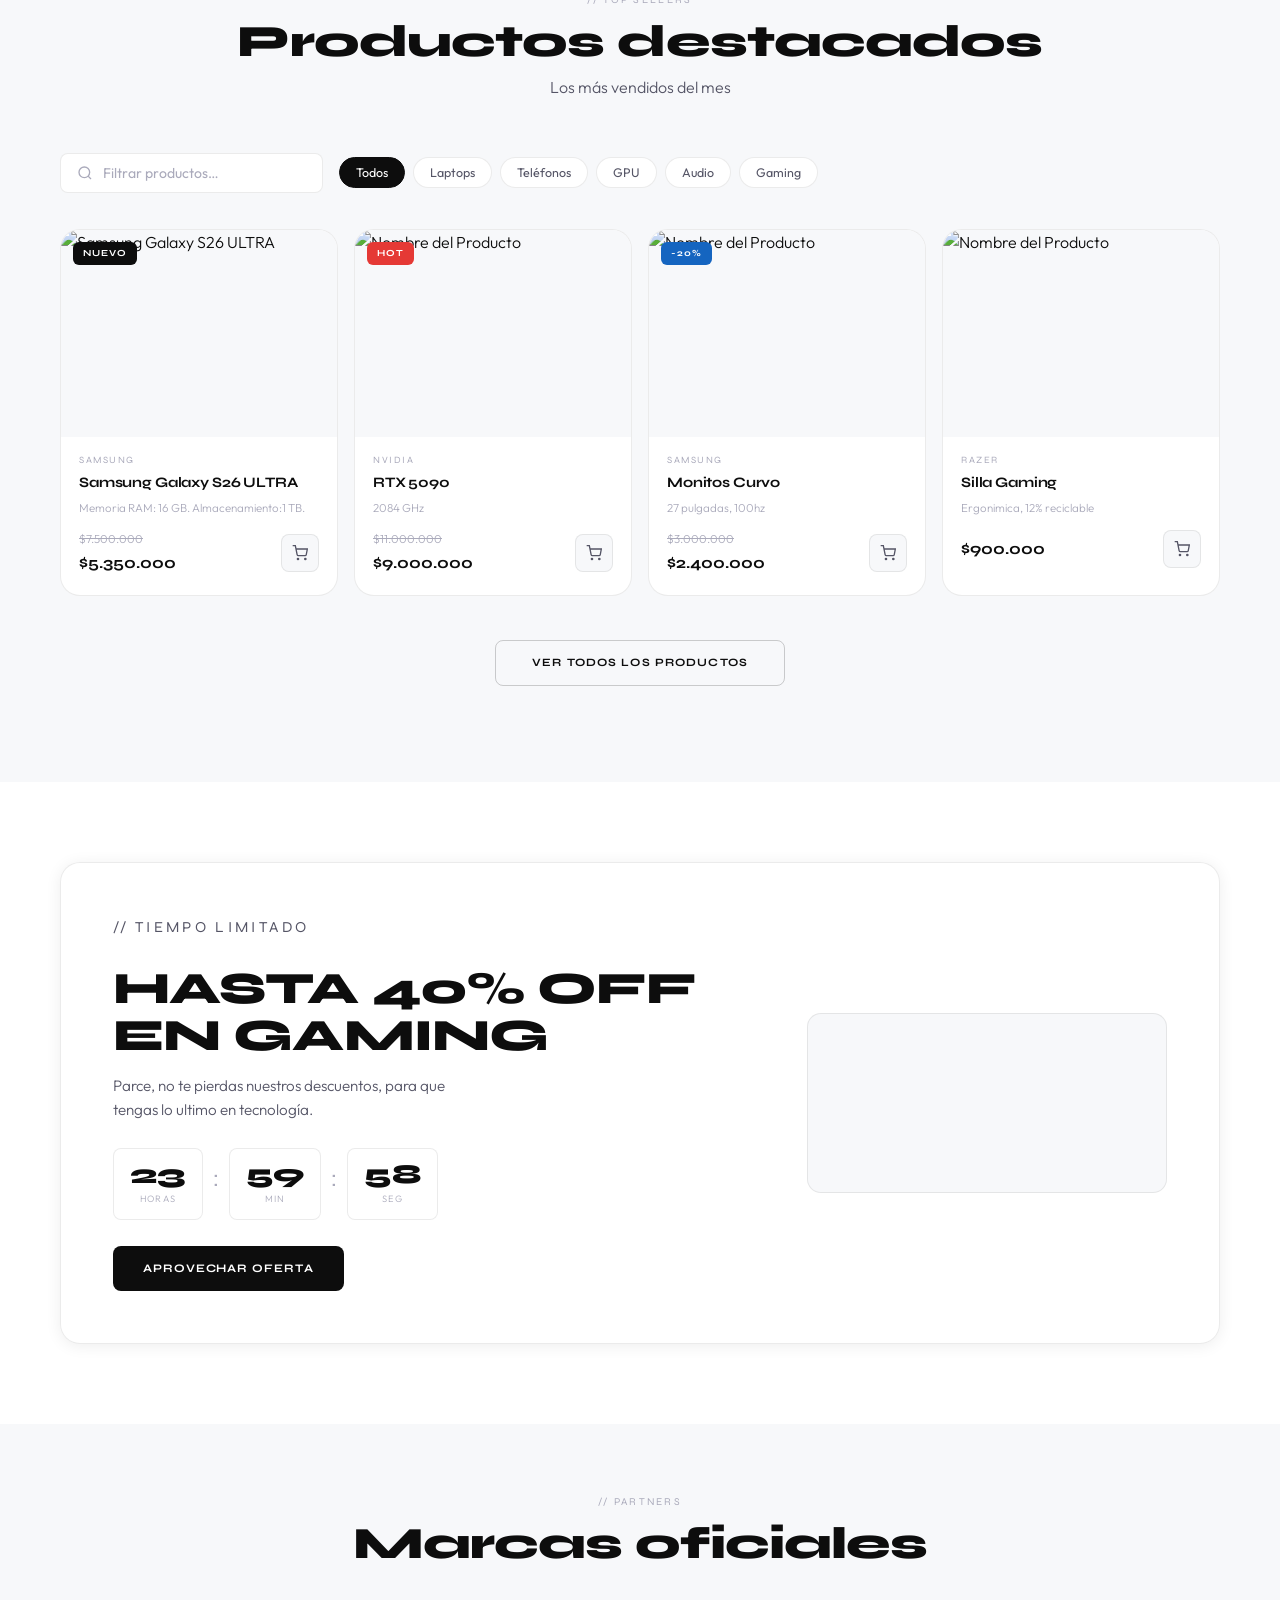
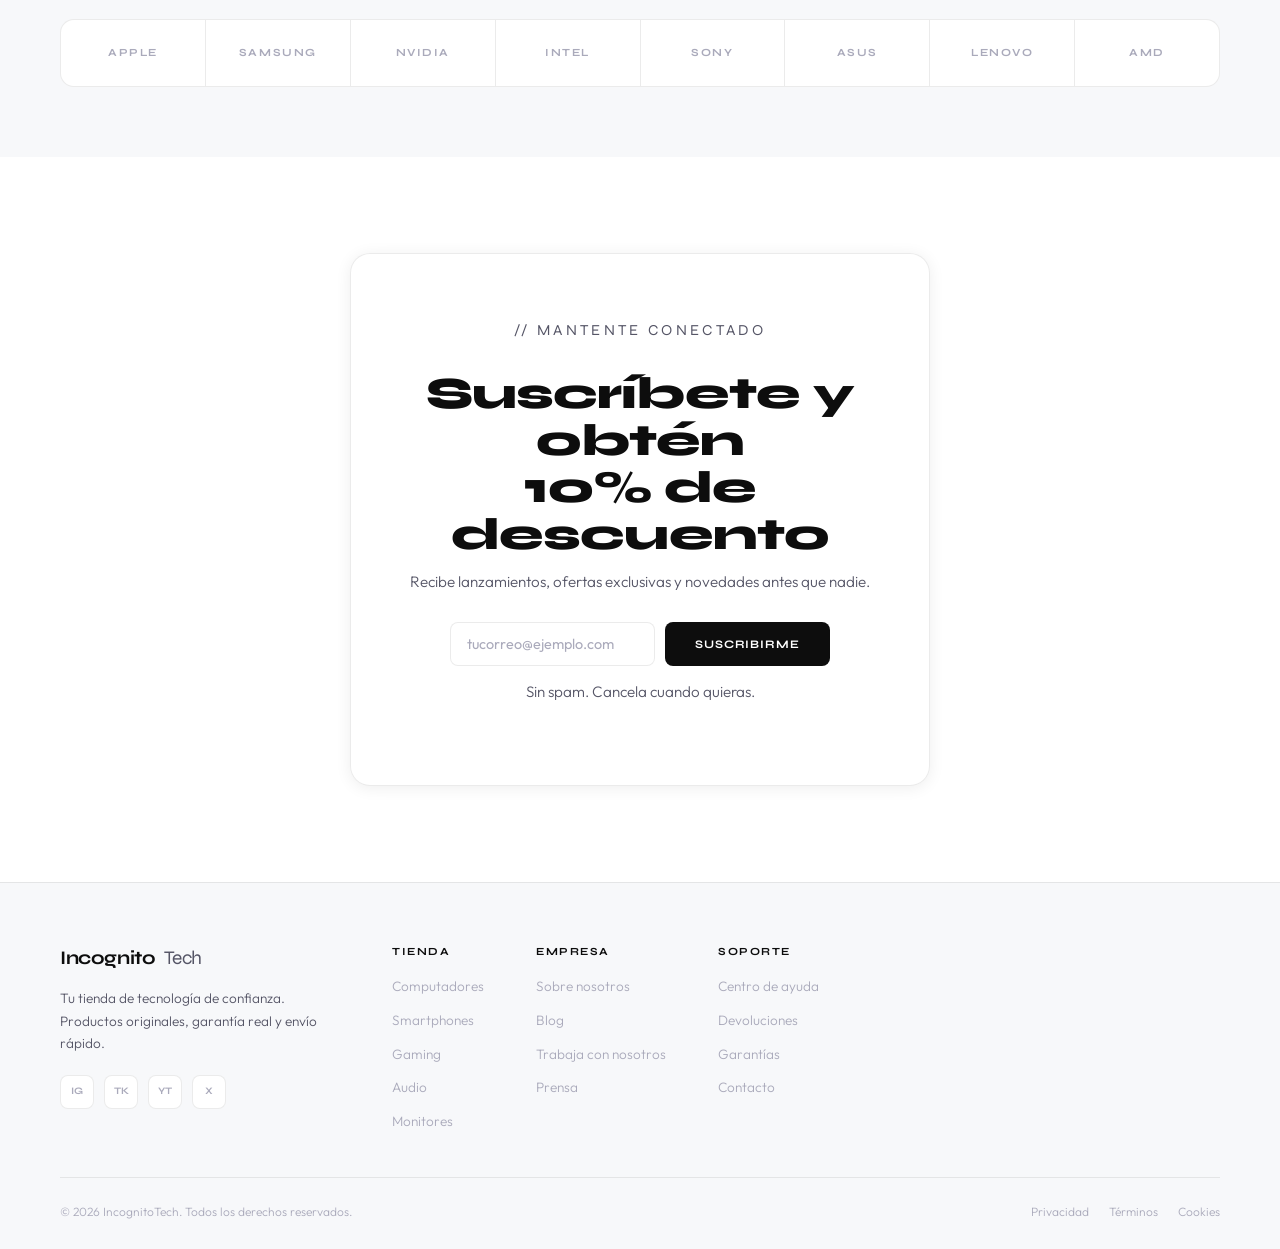
==== commit 9c8e90ba: "Update index.html" ====
--- a/index.html
+++ b/index.html
@@ -99,7 +99,7 @@
       <p class="hero-tag">Nueva colección · 2026</p>
 
       <h1 class="hero-title">
-        Porno <br/>
+        Promociones <br/>
         <em>SIN LÍMITES</em>
       </h1>
 
